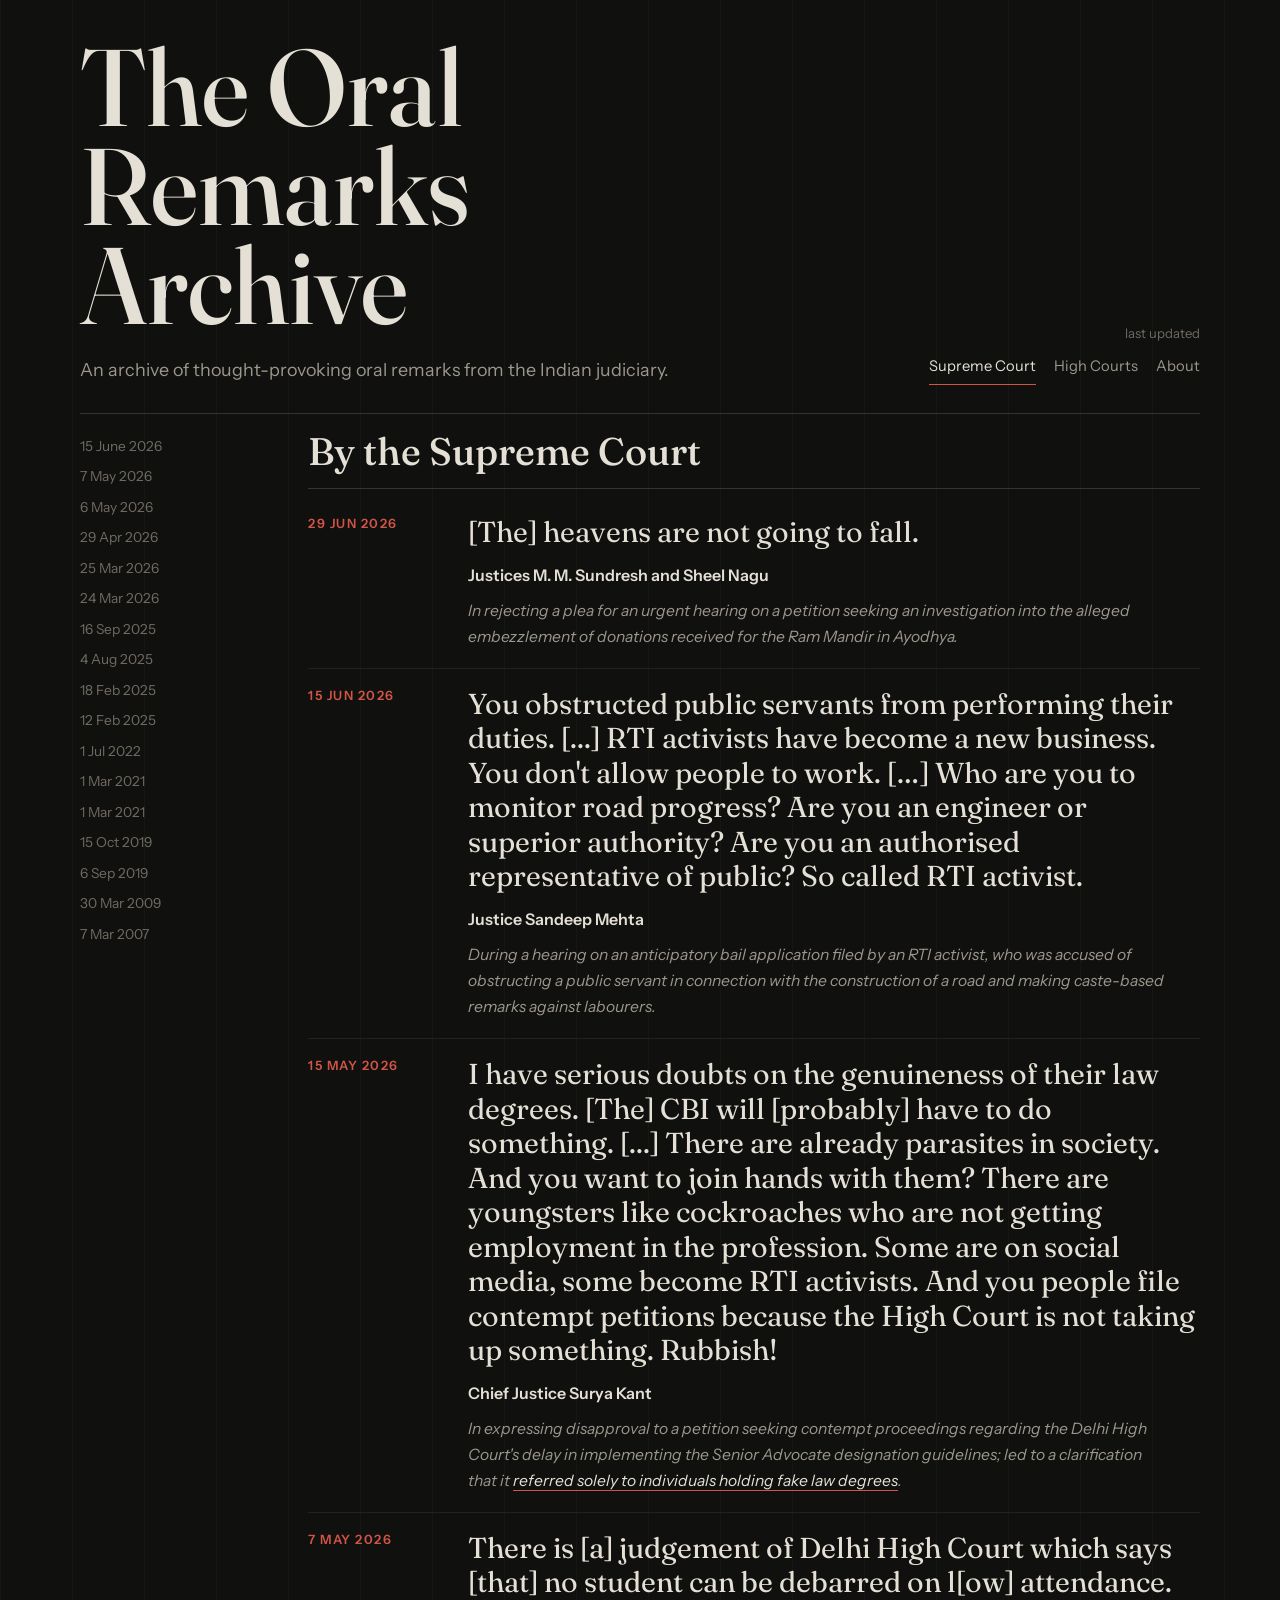
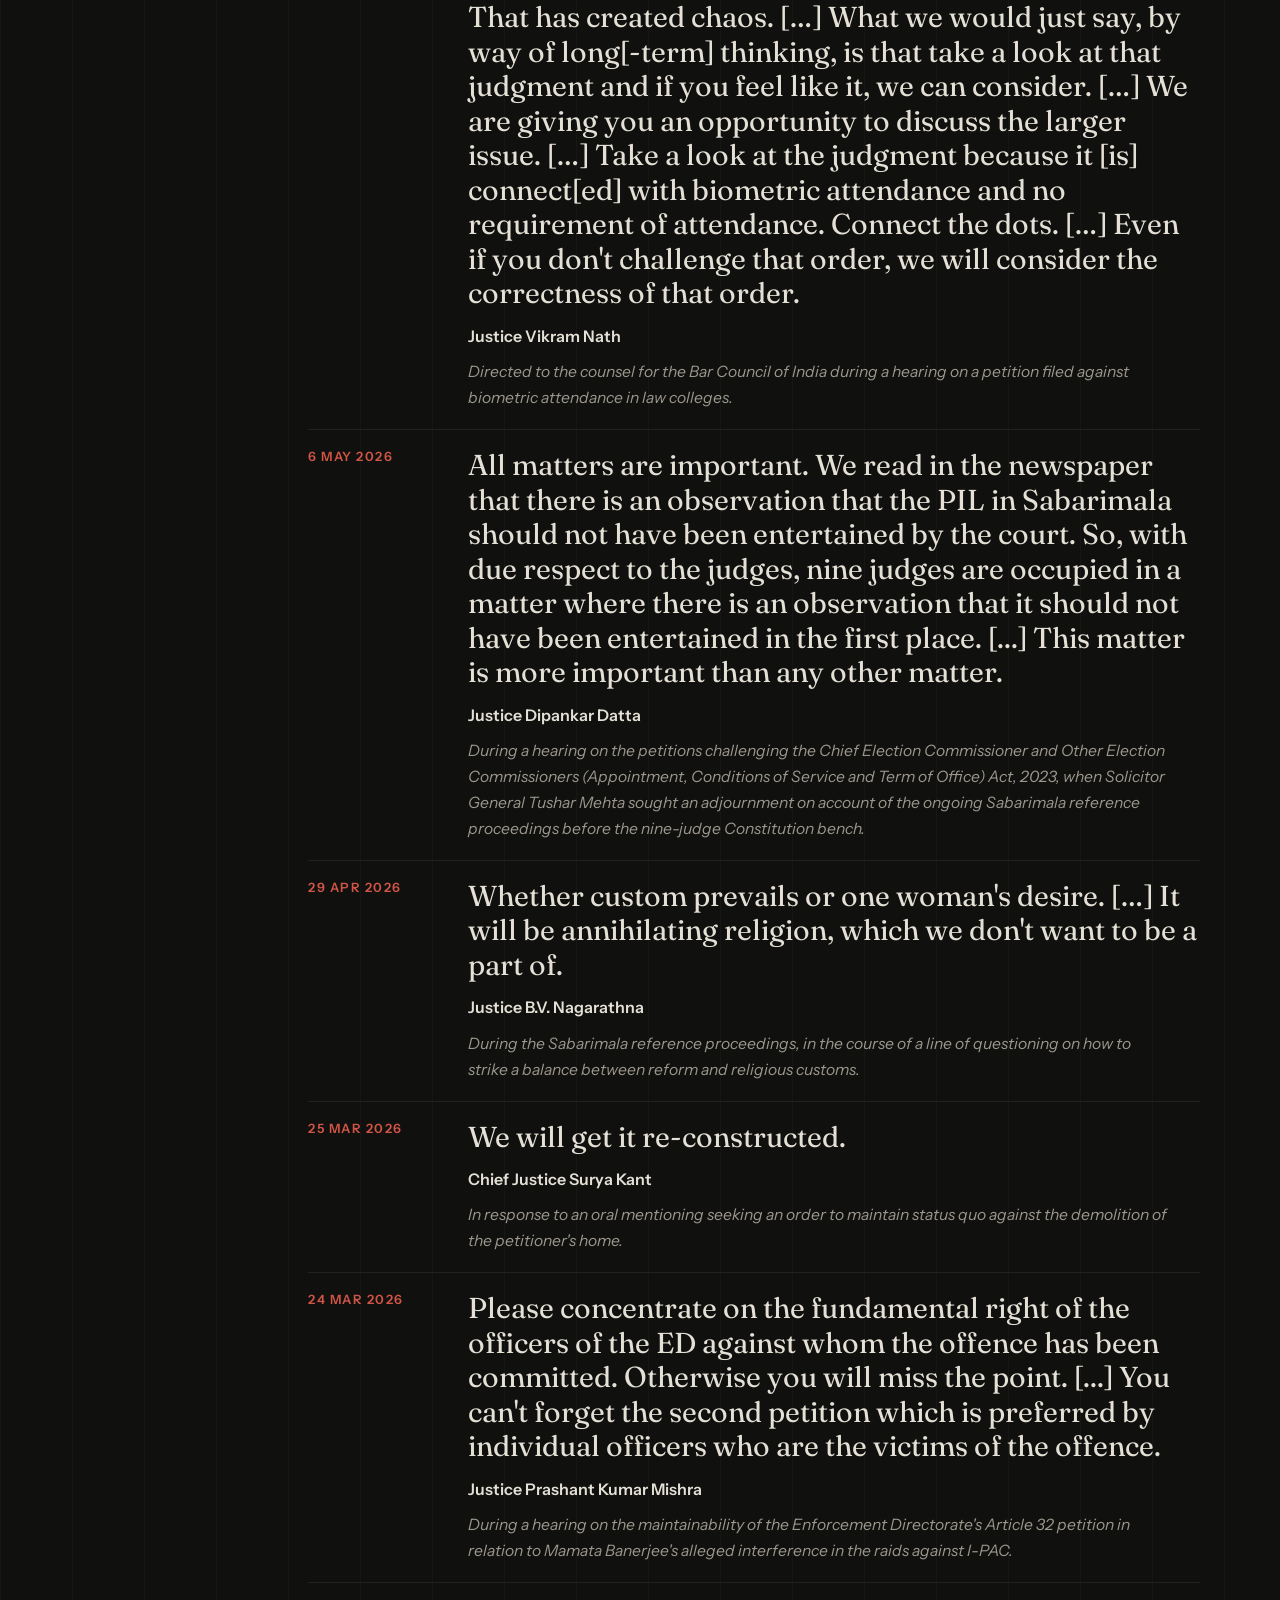
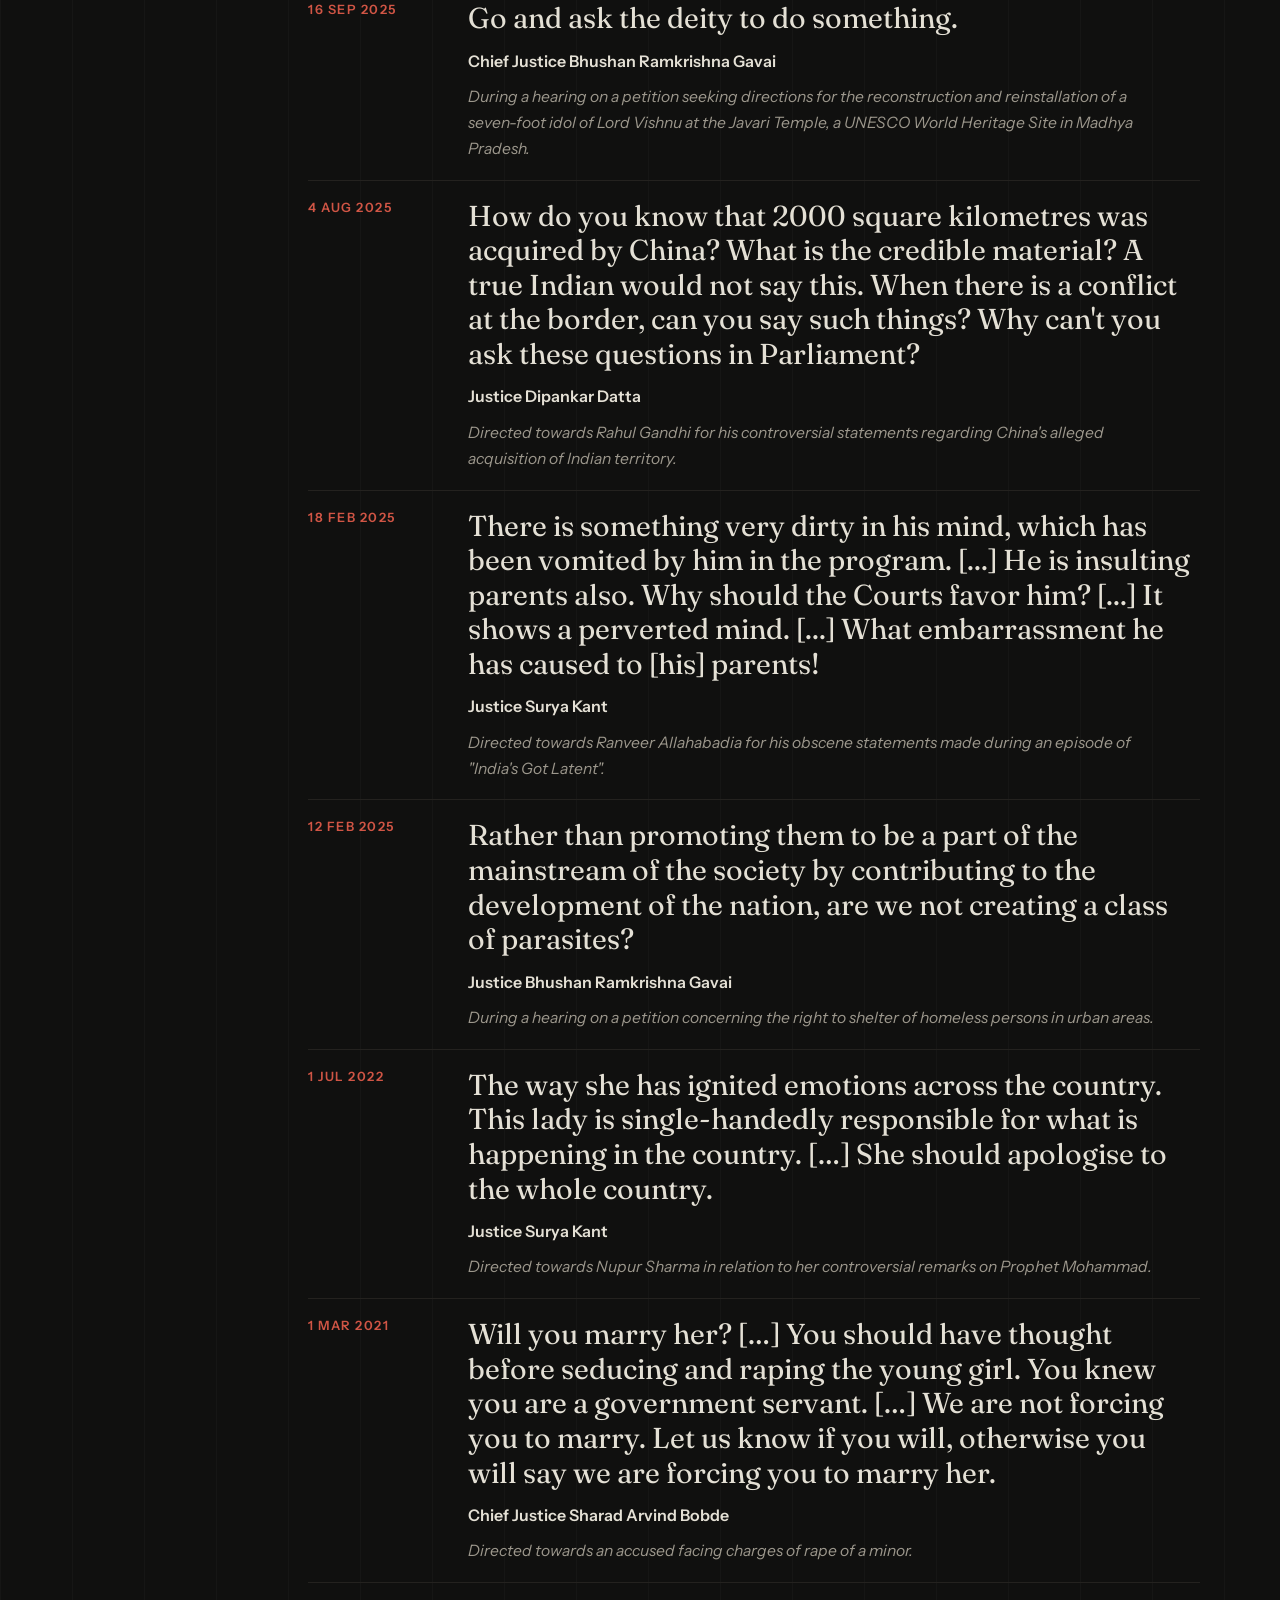
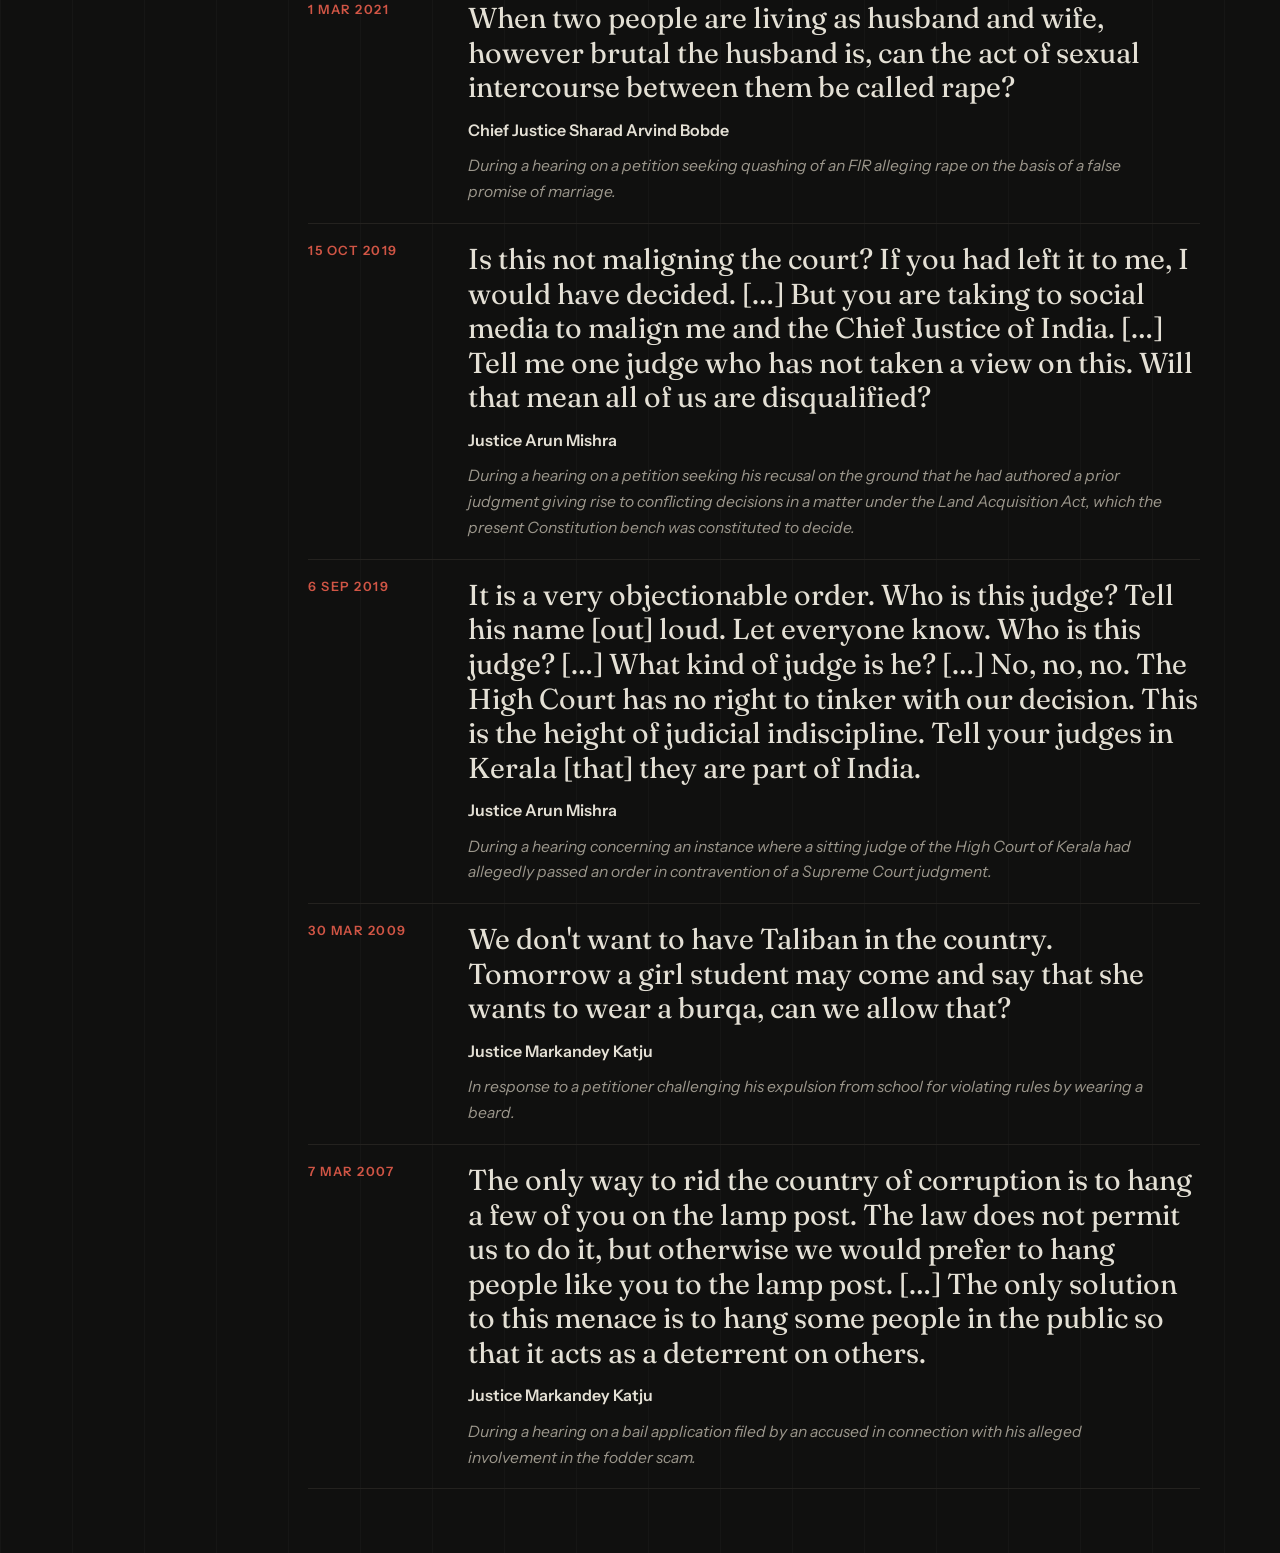
==== index.html @ 7526577c "Typo" ====
<!DOCTYPE html>
<html lang="en">
<head>
  <meta charset="UTF-8">
  <meta name="viewport" content="width=device-width, initial-scale=1.0">
  <link rel="icon" type="image/svg+xml" href="favicon.svg">
  <title>The Oral Remarks Archive | Supreme Court</title>
  <meta name="description" content="An archive of thought-provoking oral remarks from the Supreme Court.">
  <link rel="canonical" href="https://shagnikmukherjea.github.io/oral-remarks-archive/">
  <meta property="og:type" content="website">
  <meta property="og:title" content="The Oral Remarks Archive | Supreme Court">
  <meta property="og:description" content="An archive of thought-provoking oral remarks from the Supreme Court.">
  <meta property="og:url" content="https://shagnikmukherjea.github.io/oral-remarks-archive/">
  <meta property="og:site_name" content="The Oral Remarks Archive">
  <meta property="og:image" content="favicon.svg">
  <meta property="og:image:type" content="image/svg+xml">
  <meta property="og:image:alt" content="The Oral Remarks Archive logo">
  <meta name="twitter:card" content="summary_large_image">
  <meta name="twitter:image" content="favicon.svg">
  <meta name="twitter:image:alt" content="The Oral Remarks Archive logo">
  <meta name="twitter:title" content="The Oral Remarks Archive | Supreme Court">
  <meta name="twitter:description" content="An archive of thought-provoking oral remarks from the Supreme Court.">
  <link rel="preconnect" href="https://fonts.googleapis.com">
  <link rel="preconnect" href="https://fonts.gstatic.com" crossorigin>
  <link href="https://fonts.googleapis.com/css2?family=Fraunces:opsz,wght@9..144,400;9..144,500;9..144,600&family=Instrument+Sans:wght@400;500;600&display=swap" rel="stylesheet">
  <link rel="stylesheet" href="styles.css?v=20260602a">
  <script src="last-updated.js" defer></script>
</head>
<body>
  <div class="site-shell">
    <header class="hero">
      <div class="hero-copy">
        <h1>The Oral Remarks Archive</h1>
        <p class="lede">An archive of thought-provoking oral remarks from the Indian judiciary.</p>
      </div>
      <div class="masthead-tools">
        <p class="updated">last updated <time data-last-updated></time></p>
        <div class="menu-buttons" aria-label="Page navigation">
          <a href="index.html" aria-current="page"><span class="label-full">Supreme Court</span><span class="label-short">Supreme Ct.</span></a>
          <a href="high-courts.html"><span class="label-full">High Courts</span><span class="label-short">High Ct.</span></a>
          <a href="about.html">About</a>
        </div>
      </div>
    </header>

    <main id="archive">
      <div class="content-layout">
        <aside class="date-sidebar" aria-label="Entry dates">
          <div class="date-sidebar-inner">
            <div class="date-group">
              <p class="date-sidebar-label">Date</p>
              <a href="#entry-2026-06-15">15 June 2026</a>
              <a href="#entry-2026-05-07">7 May 2026</a>
              <a href="#entry-2026-05-06">6 May 2026</a>
              <a href="#entry-2026-04-29">29 Apr 2026</a>
              <a href="#entry-2026-03-25">25 Mar 2026</a>
              <a href="#entry-2026-03-24">24 Mar 2026</a>
              <a href="#entry-2025-09-16">16 Sep 2025</a>
              <a href="#entry-2025-08-04">4 Aug 2025</a>
              <a href="#entry-2025-02-18">18 Feb 2025</a>
              <a href="#entry-2025-02-12">12 Feb 2025</a>
              <a href="#entry-2022-07-01">1 Jul 2022</a>
              <a href="#entry-2021-03-01-a">1 Mar 2021</a>
              <a href="#entry-2021-03-01-b">1 Mar 2021</a>
              <a href="#entry-2019-10-15">15 Oct 2019</a>
              <a href="#entry-2019-09-06">6 Sep 2019</a>
              <a href="#entry-2009-03-30">30 Mar 2009</a>
              <a href="#entry-2007-03-07">7 Mar 2007</a>
            </div>
          </div>
        </aside>

        <div class="archive-content">
          <section class="archive-section" id="supreme-court">
            <div class="section-banner">
              <h2>By the Supreme Court</h2>
            </div>

            <div class="remarks-list">

              <article class="remark-card" id="entry-2026-06-15">
                <p class="remark-date">29 Jun 2026</p>
                <blockquote>
                  [The] heavens are not going to fall.
                </blockquote>
                <p class="remark-source">
                  Justices M. M. Sundresh and Sheel Nagu
                </p>
                <p class="remark-context">
                  In rejecting a plea for an urgent hearing on a petition seeking an investigation into the alleged embezzlement of donations received for the Ram Mandir in Ayodhya.
                </p>
              </article>

              <article class="remark-card" id="entry-2026-06-15">
                <p class="remark-date">15 Jun 2026</p>
                <blockquote>
                  You obstructed public servants from performing their duties. [...] RTI activists have become a new business. You don't allow people to work. […]
                  Who are you to monitor road progress? Are you an engineer or superior authority? Are you an authorised representative of public? So called RTI activist.
                </blockquote>
                <p class="remark-source">
                  Justice Sandeep Mehta
                </p>
                <p class="remark-context">
                  During a hearing on an anticipatory bail application filed by an RTI activist, who was accused of obstructing a public servant in connection with the construction of a road and making caste-based remarks against labourers.
                </p>
              </article>

              <article class="remark-card" id="entry-2026-05-15">
                <p class="remark-date">15 May 2026</p>
                <blockquote>
                  I have serious doubts on the genuineness of their law degrees. [The] CBI will [probably] have to do something. [...] There are already parasites in society. And you want to join hands with them? There are youngsters like cockroaches who are not getting employment in the profession.
                  Some are on social media, some become RTI activists. And you people file contempt petitions because the High Court is not taking up something. Rubbish!
                </blockquote>
                <p class="remark-source">
                  Chief Justice Surya Kant
                </p>
                <p class="remark-context">
                  In expressing disapproval to a petition seeking contempt proceedings regarding the Delhi High Court's delay in implementing the Senior Advocate designation guidelines; led to a clarification that it <a href="https://timesofindia.indiatimes.com/india/misquoted-my-oral-observations-cji-surya-kant-clarifies-cockroach-remarks-on-unemployed-youth/articleshow/131135453.cms" target="_blank" rel="noopener noreferrer">referred solely to individuals holding fake law degrees</a>.
                </p>
              </article>

              <article class="remark-card" id="entry-2026-05-07">
                <p class="remark-date">7 May 2026</p>
                <blockquote>
                  There is [a] judgement of Delhi High Court which says [that] no student can be debarred on l[ow] attendance. That has created chaos. […] What we would just say, by way of long[-term] thinking, is that take a look at that judgment and if you feel like it, we can consider. […]
                  We are giving you an opportunity to discuss the larger issue. […] Take a look at the judgment because it [is] connect[ed] with biometric attendance and no requirement of attendance. Connect the dots. […] Even if you don't challenge that order, we will consider the correctness of that order.
                </blockquote>
                <p class="remark-source">
                  Justice Vikram Nath
                </p>
                <p class="remark-context">
                  Directed to the counsel for the Bar Council of India during a hearing on a petition filed against biometric attendance in law colleges.
                </p>
              </article>

              <article class="remark-card" id="entry-2026-05-06">
                <p class="remark-date">6 May 2026</p>
                <blockquote>
                  All matters are important. We read in the newspaper that there is an observation that the PIL in Sabarimala should not have been entertained by the court.
                  So, with due respect to the judges, nine judges are occupied in a matter where there is an observation that it should not have been entertained in the first place. [...] This matter is more important than any other matter.
                </blockquote>
                <p class="remark-source">
                  Justice Dipankar Datta
                </p>
                <p class="remark-context">
                  During a hearing on the petitions challenging the Chief Election Commissioner and Other Election Commissioners (Appointment, Conditions of Service and Term of Office) Act, 2023,
                  when Solicitor General Tushar Mehta sought an adjournment on account of the ongoing Sabarimala reference proceedings before the nine-judge Constitution bench.
                </p>
              </article>
              
              <article class="remark-card" id="entry-2026-04-29">
                <p class="remark-date">29 Apr 2026</p>
                <blockquote>
                  Whether custom prevails or one woman's desire. […] It will be annihilating religion, which we don't want to be a part of.
                </blockquote>
                <p class="remark-source">
                  Justice B.V. Nagarathna
                </p>
                <p class="remark-context">
                  During the Sabarimala reference proceedings, in the course of a line of questioning on how to strike a balance between reform and religious customs.
                </p>
              </article>

              <article class="remark-card" id="entry-2026-03-25">
                <p class="remark-date">25 Mar 2026</p>
                <blockquote>
                  We will get it re-constructed.
                </blockquote>
                <p class="remark-source">
                  Chief Justice Surya Kant
                </p>
                <p class="remark-context">
                  In response to an oral mentioning seeking an order to maintain status quo against the demolition of the petitioner's home.
                </p>
              </article>

              <article class="remark-card" id="entry-2026-03-24">
                <p class="remark-date">24 Mar 2026</p>
                <blockquote>
                  Please concentrate on the fundamental right of the officers of the ED against whom the offence has been committed. Otherwise you will miss the point. [...] You can't forget the second petition which is preferred by individual officers who are the victims of the offence.
                </blockquote>
                <p class="remark-source">
                  Justice Prashant Kumar Mishra
                </p>
                <p class="remark-context">
                  During a hearing on the maintainability of the Enforcement Directorate's Article 32 petition in relation to Mamata Banerjee's alleged interference in the raids against I-PAC.
                </p>
              </article>

              <article class="remark-card" id="entry-2025-09-16">
                <p class="remark-date">16 Sep 2025</p>
                <blockquote>
                  Go and ask the deity to do something.
                </blockquote>
                <p class="remark-source">
                  Chief Justice Bhushan Ramkrishna Gavai
                </p>
                <p class="remark-context">
                  During a hearing on a petition seeking directions for the reconstruction and reinstallation of a seven-foot idol of Lord Vishnu at the Javari Temple, a UNESCO World Heritage Site in Madhya Pradesh.
                </p>
              </article>

              <article class="remark-card" id="entry-2025-08-04">
                <p class="remark-date">4 Aug 2025</p>
                <blockquote>
                  How do you know that 2000 square kilometres was acquired by China? What is the credible material? A true Indian would not say this. When there is a conflict at the border, can you say such things? Why can't you ask these questions in Parliament?
                </blockquote>
                <p class="remark-source">
                  Justice Dipankar Datta
                </p>
                <p class="remark-context">
                  Directed towards Rahul Gandhi for his controversial statements regarding China's alleged acquisition of Indian territory.
                </p>
              </article>

              <article class="remark-card" id="entry-2025-02-18">
                <p class="remark-date">18 Feb 2025</p>
                <blockquote>
                  There is something very dirty in his mind, which has been vomited by him in the program. [...] He is insulting parents also. Why should the Courts favor him? [...] It shows a perverted mind. [...] What embarrassment he has caused to [his] parents!
                </blockquote>
                <p class="remark-source">
                  Justice Surya Kant
                </p>
                <p class="remark-context">
                  Directed towards Ranveer Allahabadia for his obscene statements made during an episode of "India's Got Latent".
                </p>
              </article>

              <article class="remark-card" id="entry-2025-02-12">
                <p class="remark-date">12 Feb 2025</p>
                <blockquote>
                  Rather than promoting them to be a part of the mainstream of the society by contributing to the development of the nation, are we not creating a class of parasites?
                </blockquote>
                <p class="remark-source">
                  Justice Bhushan Ramkrishna Gavai
                </p>
                <p class="remark-context">
                  During a hearing on a petition concerning the right to shelter of homeless persons in urban areas.
                </p>
              </article>

              <article class="remark-card" id="entry-2022-07-01">
                <p class="remark-date">1 Jul 2022</p>
                <blockquote>
                  The way she has ignited emotions across the country. This lady is single-handedly responsible for what is happening in the country. […] She should apologise to the whole country.
                </blockquote>
                <p class="remark-source">
                  Justice Surya Kant
                </p>
                <p class="remark-context">
                  Directed towards Nupur Sharma in relation to her controversial remarks on Prophet Mohammad.
                </p>
              </article>

              <article class="remark-card" id="entry-2021-03-01-a">
                <p class="remark-date">1 Mar 2021</p>
                <blockquote>
                  Will you marry her? […] You should have thought before seducing and raping the young girl. You knew you are a government servant. […] We are not forcing you to marry. Let us know if you will, otherwise you will say we are forcing you to marry her.
                </blockquote>
                <p class="remark-source">
                  Chief Justice Sharad Arvind Bobde
                </p>
                <p class="remark-context">
                  Directed towards an accused facing charges of rape of a minor.
                </p>
              </article>

              <article class="remark-card" id="entry-2021-03-01-b">
                <p class="remark-date">1 Mar 2021</p>
                <blockquote>
                  When two people are living as husband and wife, however brutal the husband is, can the act of sexual intercourse between them be called rape?
                </blockquote>
                <p class="remark-source">
                  Chief Justice Sharad Arvind Bobde
                </p>
                <p class="remark-context">
                  During a hearing on a petition seeking quashing of an FIR alleging rape on the basis of a false promise of marriage.
                </p>
              </article>

              <article class="remark-card" id="entry-2019-10-15">
                <p class="remark-date">15 Oct 2019</p>
                <blockquote>
                  Is this not maligning the court? If you had left it to me, I would have decided. […] But you are taking to social media to malign me and the Chief Justice of India.
                  […] Tell me one judge who has not taken a view on this. Will that mean all of us are disqualified?
                </blockquote>
                <p class="remark-source">
                  Justice Arun Mishra
                </p>
                <p class="remark-context">
                  During a hearing on a petition seeking his recusal on the ground that he had authored a prior judgment giving rise to conflicting decisions in a matter under the
                  Land Acquisition Act, which the present Constitution bench was constituted to decide.
                </p>
              </article>

              <article class="remark-card" id="entry-2019-09-06">
                <p class="remark-date">6 Sep 2019</p>
                <blockquote>
                  It is a very objectionable order. Who is this judge? Tell his name [out] loud. Let everyone know. Who is this judge? […] What kind of judge is he? […] No, no, no.
                  The High Court has no right to tinker with our decision. This is the height of judicial indiscipline. Tell your judges in Kerala [that] they are part of India.
                </blockquote>
                <p class="remark-source">
                  Justice Arun Mishra
                </p>
                <p class="remark-context">
                  During a hearing concerning an instance where a sitting judge of the High Court of Kerala had allegedly passed an order in contravention of a Supreme Court judgment.
                </p>
              </article>

              <article class="remark-card" id="entry-2009-03-30">
                <p class="remark-date">30 Mar 2009</p>
                <blockquote>
                  We don't want to have Taliban in the country. Tomorrow a girl student may come and say that she wants to wear a burqa, can we allow that?
                </blockquote>
                <p class="remark-source">
                  Justice Markandey Katju
                </p>
                <p class="remark-context">
                  In response to a petitioner challenging his expulsion from school for violating rules by wearing a beard.
                </p>
              </article>

              <article class="remark-card" id="entry-2007-03-07">
                <p class="remark-date">7 Mar 2007</p>
                <blockquote>
                  The only way to rid the country of corruption is to hang a few of you on the lamp post. The law does not permit us to do it,
                  but otherwise we would prefer to hang people like you to the lamp post. […] The only solution to this menace is to hang some people
                  in the public so that it acts as a deterrent on others.
                </blockquote>
                <p class="remark-source">
                  Justice Markandey Katju
                </p>
                <p class="remark-context">
                  During a hearing on a bail application filed by an accused in connection with his alleged involvement in the fodder scam.
                </p>
              </article>
            </div>
          </section>
        </div>
      </div>
    </main>
  </div>
</body>
</html>
---- styles.css ----
:root {
  --bg: #10100f;
  --ink: #e4e0d5;
  --muted: #9c978c;
  --quiet: #706b62;
  --line: #37342f;
  --line-soft: #24221f;
  --accent: #d05545;
  --max-width: 1120px;
}

* {
  box-sizing: border-box;
}

html {
  scroll-behavior: smooth;
}

body {
  margin: 0;
  padding-bottom: 64px;
  color: var(--ink);
  background:
    linear-gradient(90deg, rgba(255, 255, 255, 0.022) 1px, transparent 1px) 0 0 / 72px 72px,
    var(--bg);
  font-family: "Instrument Sans", sans-serif;
  line-height: 1.65;
}

a {
  color: inherit;
  text-decoration: none;
}

img {
  max-width: 100%;
}

.site-shell {
  width: min(calc(100% - 36px), var(--max-width));
  margin: 0 auto;
  padding-top: 38px;
}

.hero,
.page-header {
  display: grid;
  grid-template-columns: minmax(0, 1fr) max-content;
  gap: 28px;
  align-items: end;
  padding-bottom: 28px;
  border-bottom: 1px solid var(--line);
}

.hero-copy,
.page-copy {
  max-width: 760px;
}

h1,
h2,
h3 {
  margin: 0;
  font-family: "Fraunces", serif;
  font-weight: 500;
  letter-spacing: 0;
}

h1 {
  max-width: 10.5ch;
  font-size: clamp(3.2rem, 8.8vw, 6.8rem);
  line-height: 0.91;
}

h2 {
  font-size: clamp(1.55rem, 3vw, 2.55rem);
  line-height: 1;
}

h3 {
  font-size: clamp(1.25rem, 2.4vw, 1.7rem);
  line-height: 1.12;
}

.lede {
  max-width: 50ch;
  margin: 20px 0 0;
  color: var(--muted);
  font-size: clamp(0.98rem, 1.6vw, 1.12rem);
}

.masthead-tools {
  display: grid;
  gap: 10px;
  justify-items: end;
}

.updated {
  margin: 0;
  color: var(--quiet);
  font-size: 0.82rem;
}

.menu-buttons {
  display: flex;
  gap: 18px;
  align-items: center;
  justify-content: flex-end;
  color: var(--muted);
  font-size: 0.92rem;
}

.menu-buttons a {
  padding-bottom: 5px;
  border-bottom: 1px solid transparent;
}

.menu-buttons .label-short {
  display: none;
}

.menu-buttons a[aria-current="page"] {
  color: var(--ink);
  border-color: var(--accent);
}

.menu-buttons a:hover,
.date-sidebar-inner a:hover,
.remark-context a:hover,
.prose-panel a:hover,
.credit-panel a:hover {
  color: var(--accent);
}

main {
  margin-top: 0;
}

.content-layout {
  display: grid;
  grid-template-columns: 180px minmax(0, 1fr);
  gap: 48px;
  align-items: start;
}

.about-layout {
  display: grid;
  grid-template-columns: 1fr;
  gap: 48px;
  align-items: start;
}

.about-layout > [aria-hidden="true"] {
  display: none;
}

.date-sidebar {
  position: sticky;
  top: 24px;
}

.date-sidebar-inner {
  padding-top: 24px;
}

.date-sidebar-label {
  display: none;
}

.date-group {
  display: grid;
  gap: 14px;
}

.date-sidebar-inner a {
  color: var(--quiet);
  font-size: 0.86rem;
  line-height: 1.2;
  transition: color 0.15s ease;
}

.date-sidebar-inner a:visited {
  color: var(--quiet);
}

.archive-content,
.about-content {
  min-width: 0;
}

.section-banner {
  margin-bottom: 8px;
  padding: 18px 0;
  border-bottom: 1px solid var(--line);
}

.remarks-list {
  display: block;
}

.remark-card {
  display: grid;
  grid-template-columns: 132px minmax(0, 1fr);
  row-gap: 10px;
  column-gap: 28px;
  padding: 18px 0;
  border-bottom: 1px solid var(--line-soft);
}

.remark-date {
  grid-row: 1 / span 3;
  margin: 0;
  color: var(--accent);
  font-size: 0.8rem;
  font-weight: 600;
  letter-spacing: 0.12em;
  line-height: 1.35;
  text-transform: uppercase;
  white-space: nowrap;
}

blockquote {
  margin: 0;
  font-family: "Fraunces", serif;
  font-size: clamp(1.25rem, 2.25vw, 1.95rem);
  font-weight: 400;
  line-height: 1.2;
}

blockquote + .remark-source {
  margin-top: 2px;
}

.remark-source + .remark-context {
  margin-top: 0;
}

.remark-source {
  margin: 0;
  font-weight: 600;
  line-height: 1.65;
}

.remark-context {
  max-width: 70ch;
  margin: 0;
  color: var(--muted);
  font-size: 0.98rem;
  font-style: italic;
  line-height: 1.65;
}

.remark-context a,
.prose-panel a,
.credit-panel a {
  color: var(--ink);
  border-bottom: 1px solid var(--accent);
}

.prose-panel {
  width: 100%;
  max-width: none;
}

.prose-panel p {
  margin: 18px 0 0;
  color: var(--muted);
  font-size: clamp(1rem, 1.6vw, 1.15rem);
  line-height: 1.72;
}

.prose-panel p:first-child {
  margin-top: 18px;
}

.credit-panel {
  width: 100%;
  max-width: none;
  margin-top: 18px;
  padding-top: 18px;
  border-top: 1px solid var(--line-soft);
  color: var(--quiet);
  font-size: 0.94rem;
}

.credit-panel p {
  margin: 0;
}

@media (max-width: 760px) {
  .credit-panel {
    padding-top: 18px;
  }
  body {
    padding-bottom: 42px;
  }

  .site-shell {
    width: min(calc(100% - 40px), var(--max-width));
    padding-top: 28px;
  }

  .hero,
  .page-header,
  .content-layout,
  .about-layout,
  .remark-card {
    grid-template-columns: 1fr;
  }

  .hero,
  .page-header {
    gap: 14px;
    padding-bottom: 18px;
  }

  .content-layout {
    gap: 0;
  }

  .about-layout,
  .remark-card {
    gap: 22px;
  }

  h1 {
    max-width: 9.8ch;
    font-size: clamp(2.9rem, 16vw, 4.9rem);
  }

  .masthead-tools {
    gap: 14px;
    justify-items: start;
  }

  .menu-buttons {
    justify-content: flex-start;
    flex-wrap: wrap;
    gap: 16px;
  }

  .menu-buttons .label-full {
    display: none;
  }

  .menu-buttons .label-short {
    display: inline;
  }

  .date-sidebar {
    position: static;
    overflow: hidden;
  }

  .about-layout > [aria-hidden="true"] {
    display: none;
  }

  .date-sidebar-inner {
    padding: 12px 0;
    border-bottom: 1px solid var(--line);
    overflow-x: auto;
    overscroll-behavior-x: contain;
    -webkit-overflow-scrolling: touch;
    scrollbar-width: none;
  }

  .date-sidebar-inner::-webkit-scrollbar {
    display: none;
  }

  .date-group {
    display: flex;
    gap: 16px;
    flex-wrap: nowrap;
    white-space: nowrap;
  }

  .section-banner {
    padding: 18px 0;
    margin-bottom: 0;
  }

  .remark-card {
    gap: 8px 12px;
    padding: 16px 0;
  }

  .remark-date {
    grid-row: auto;
  }
}
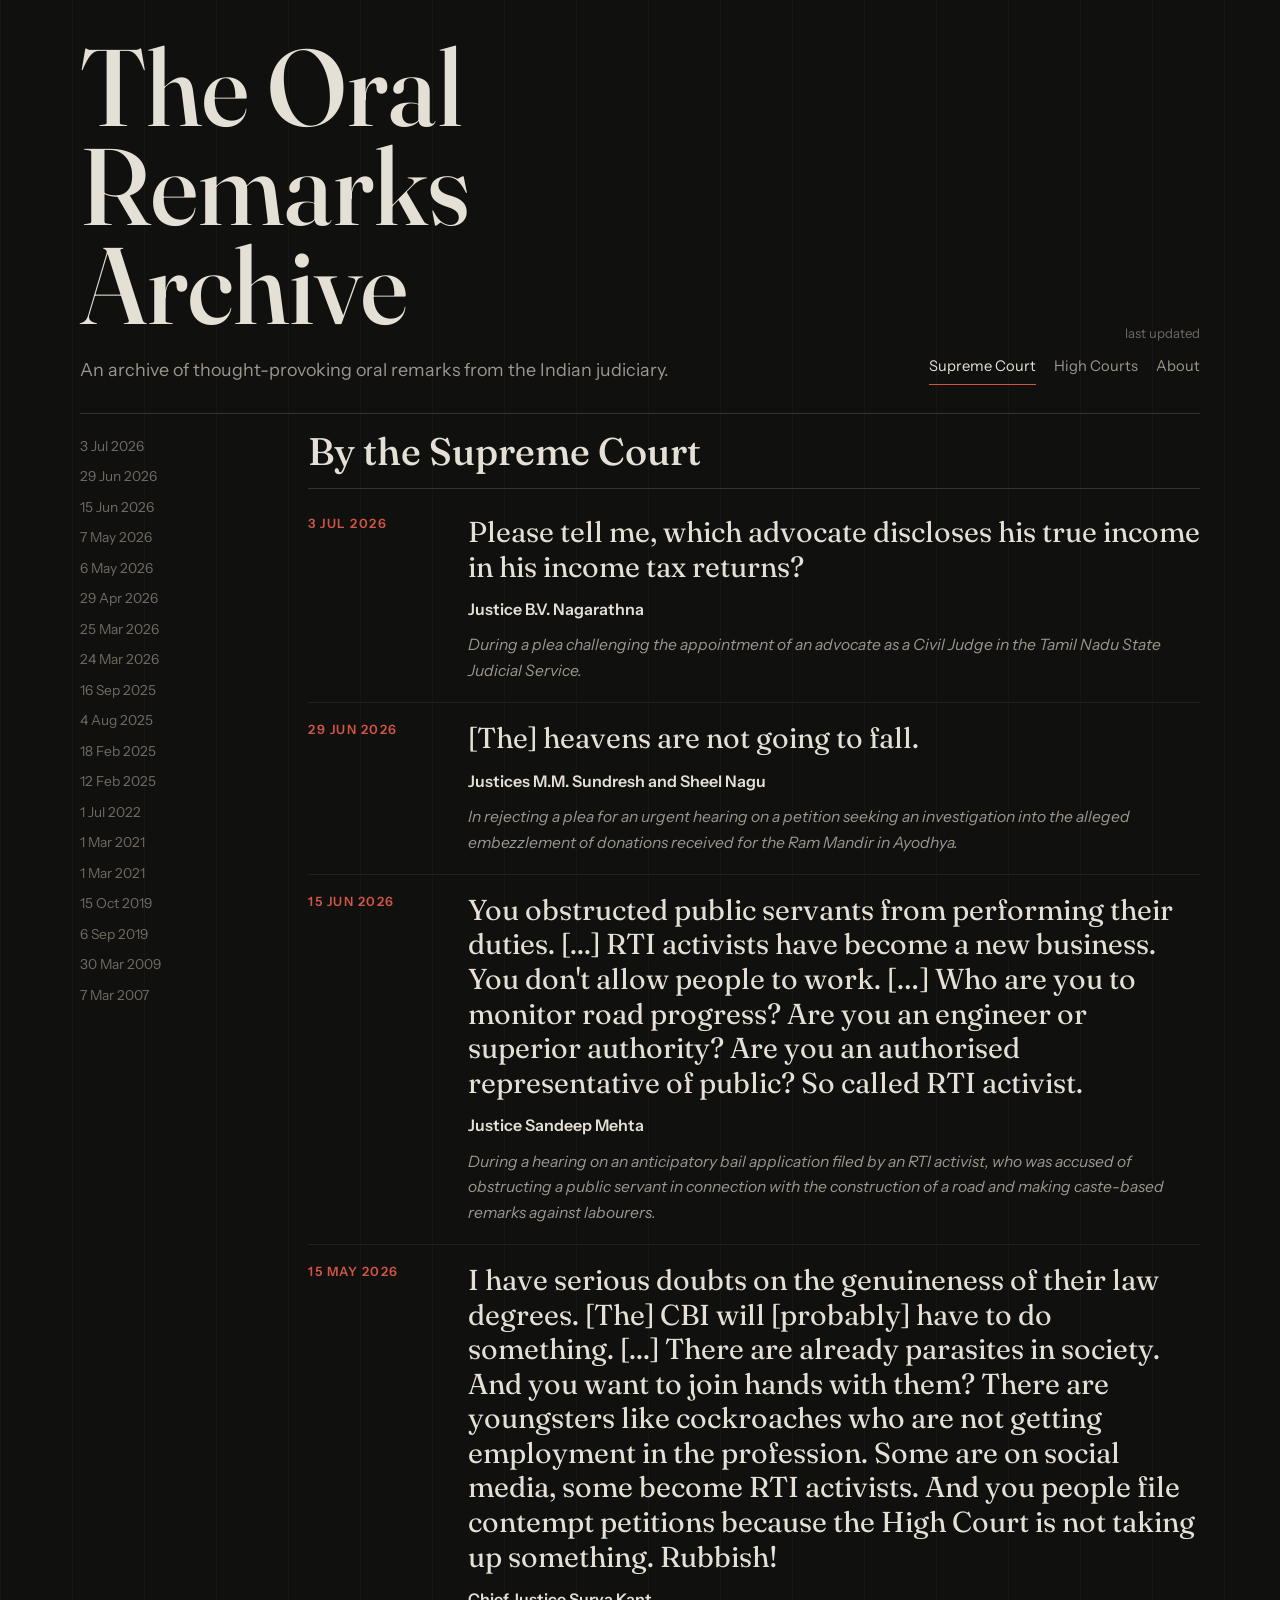
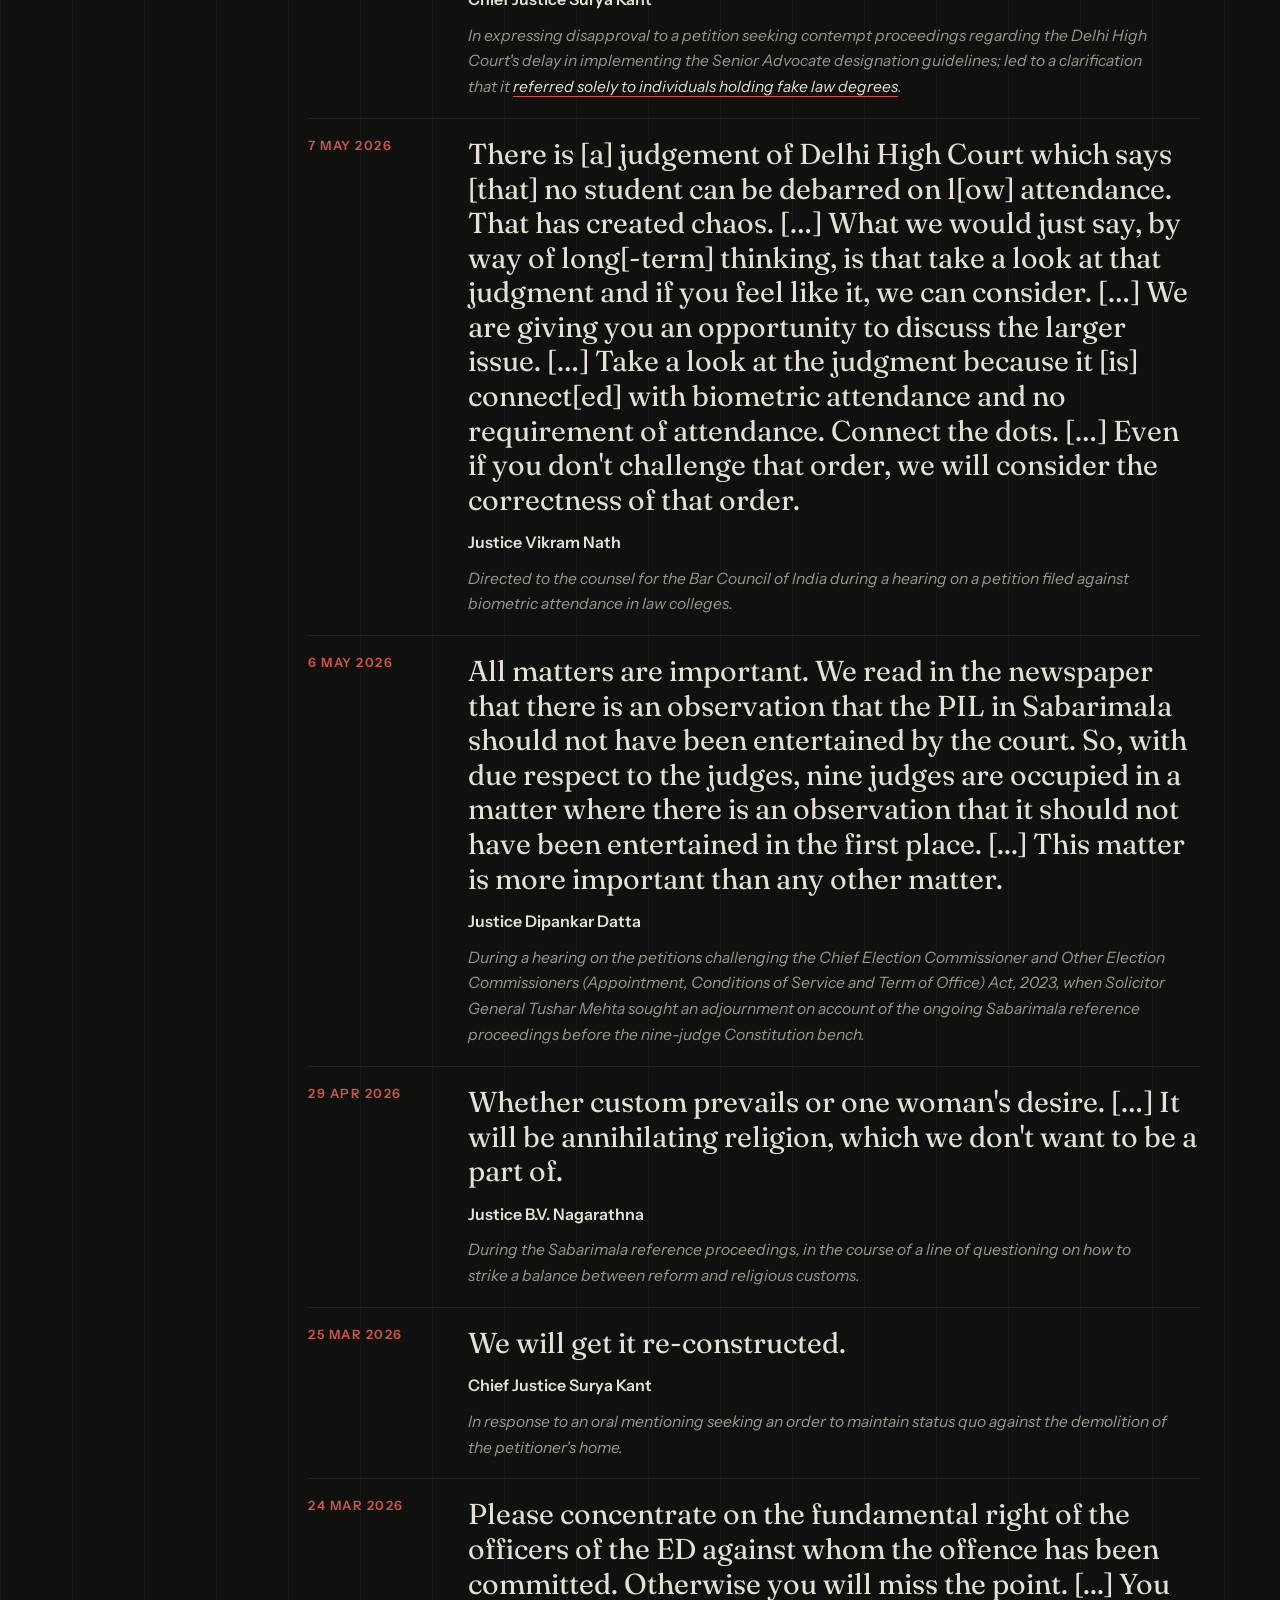
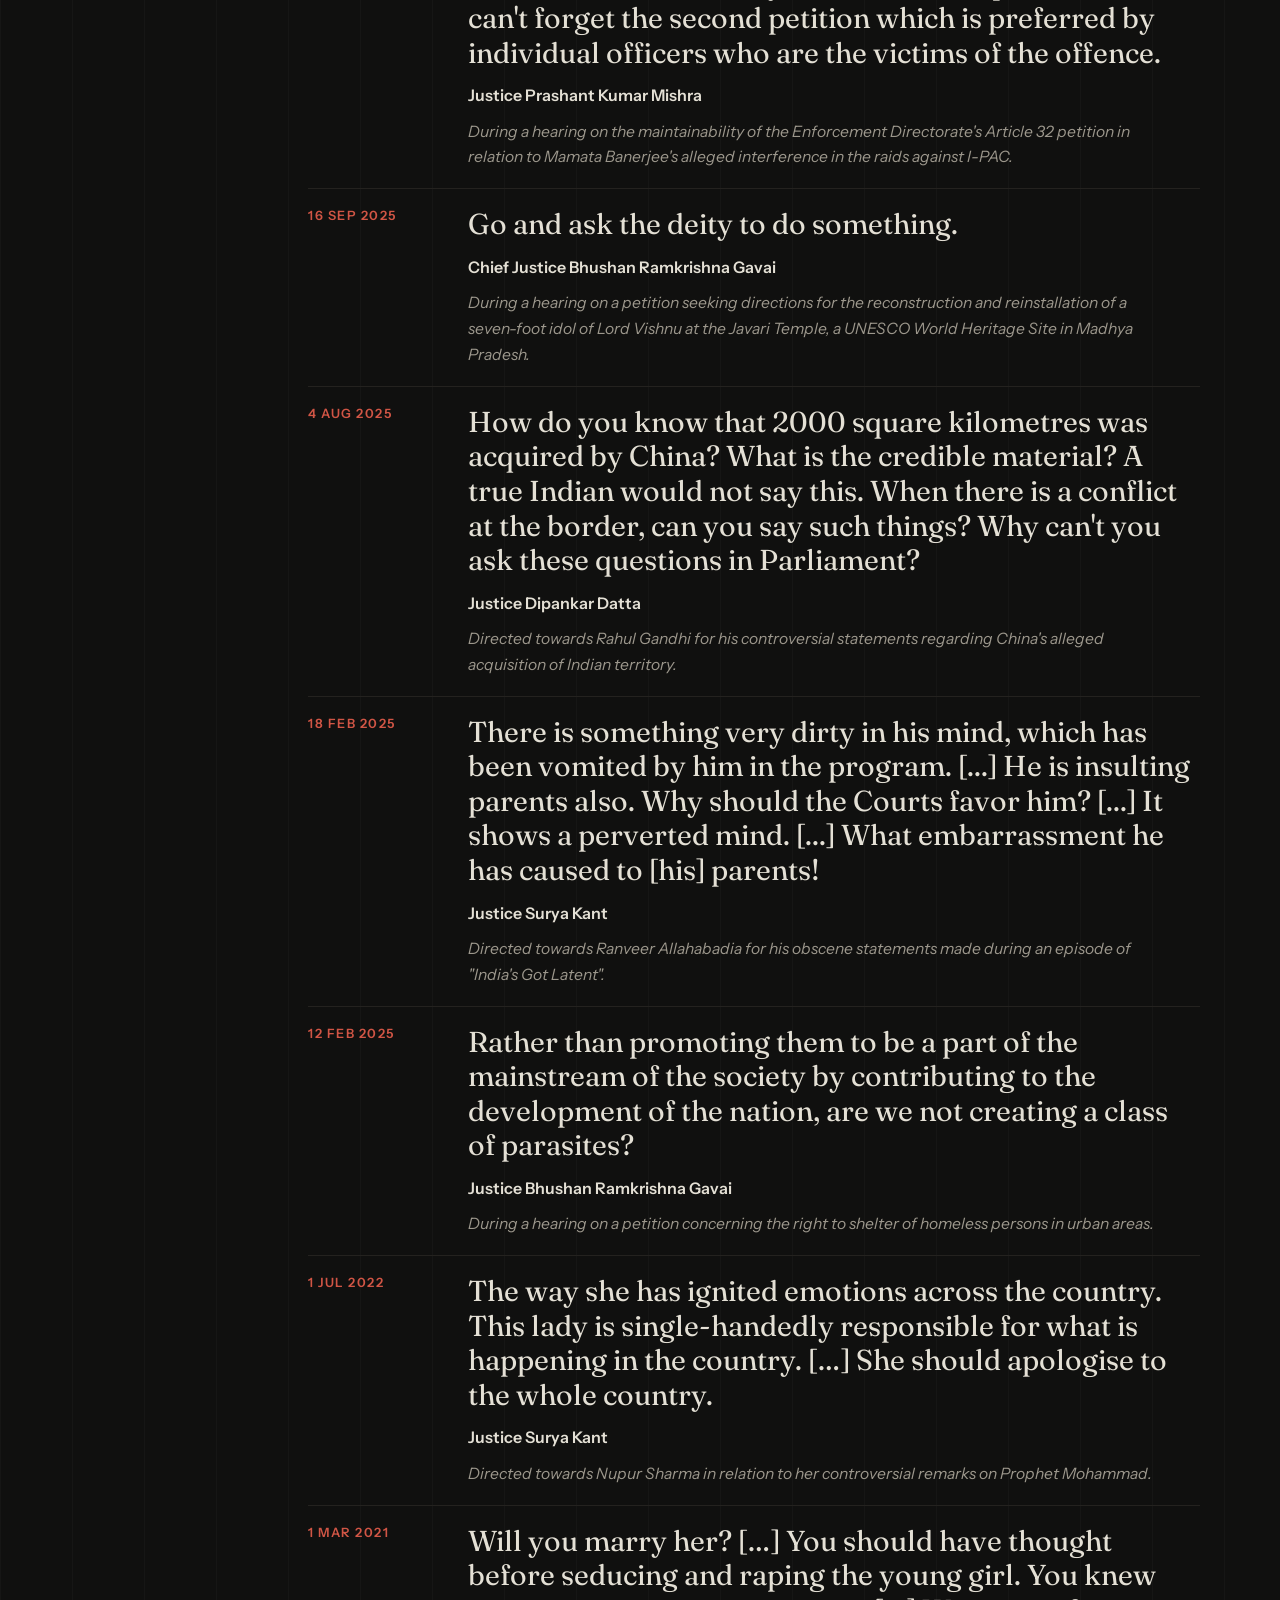
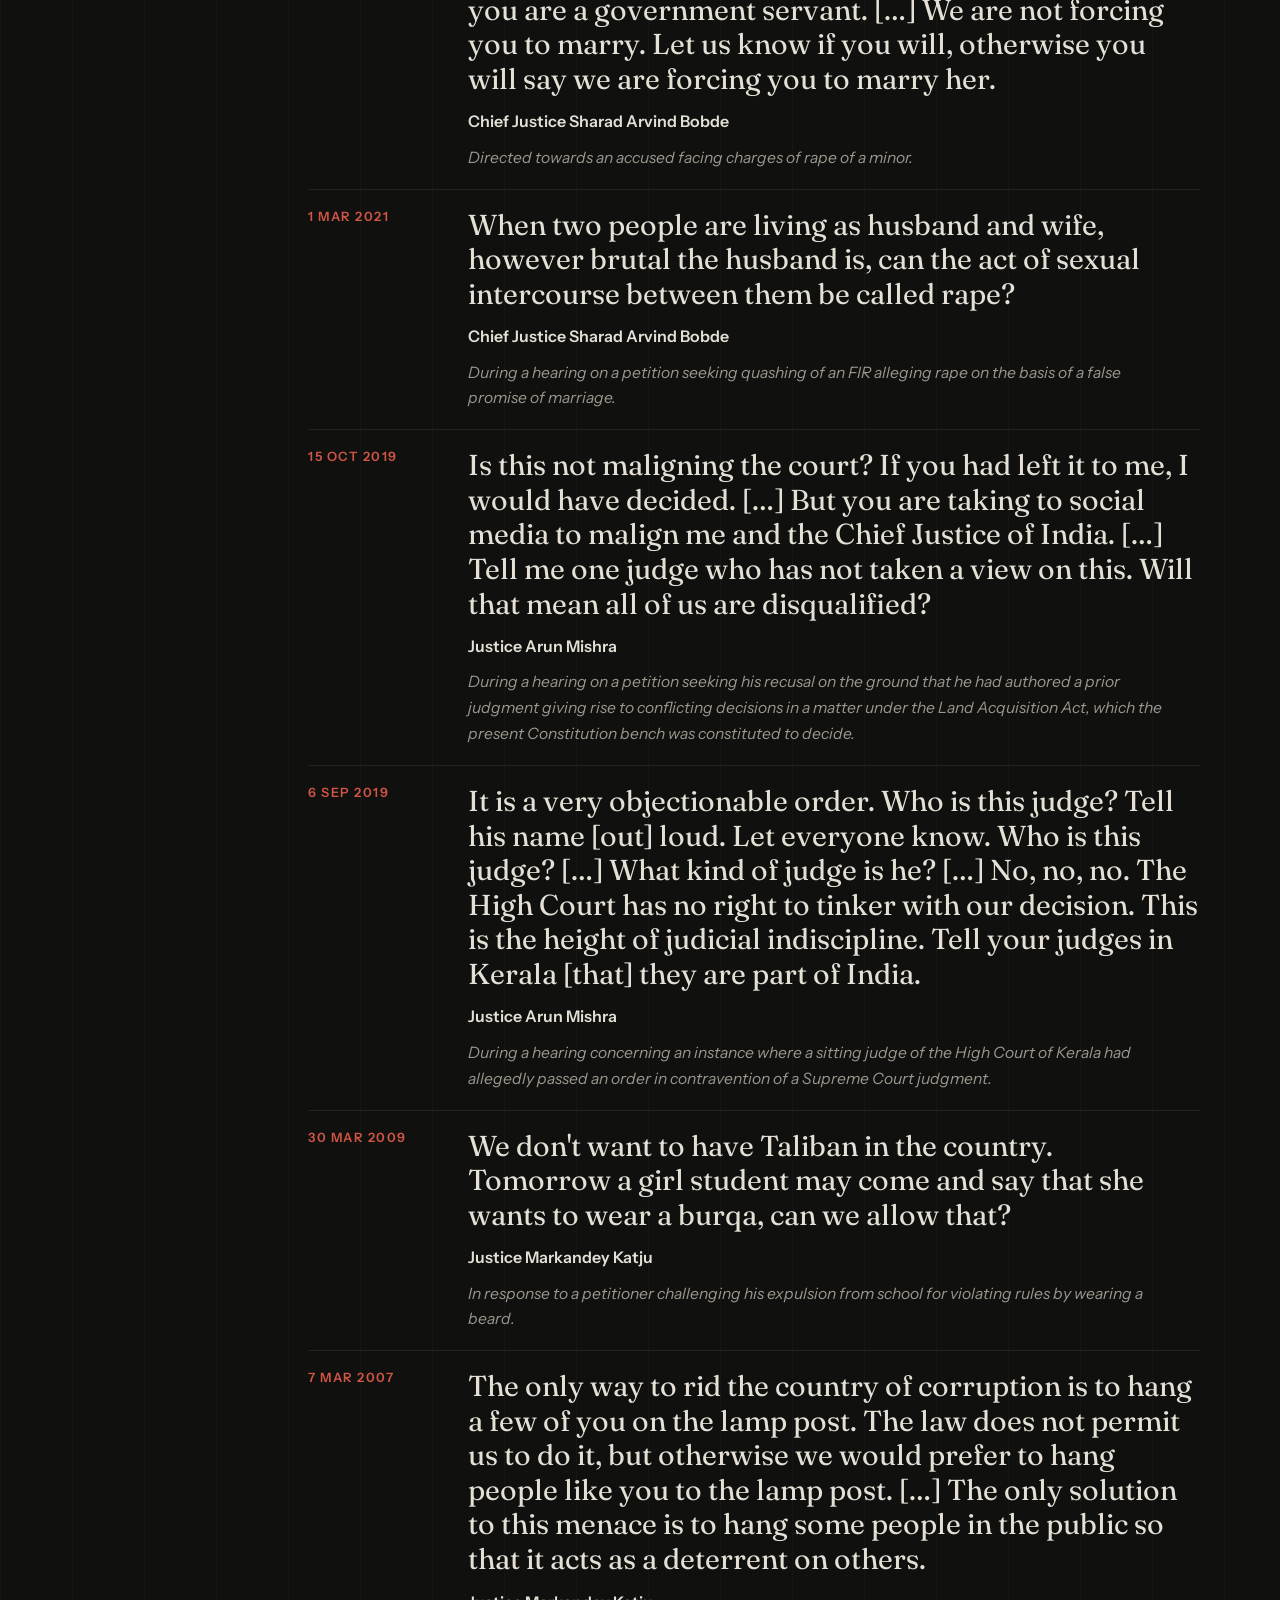
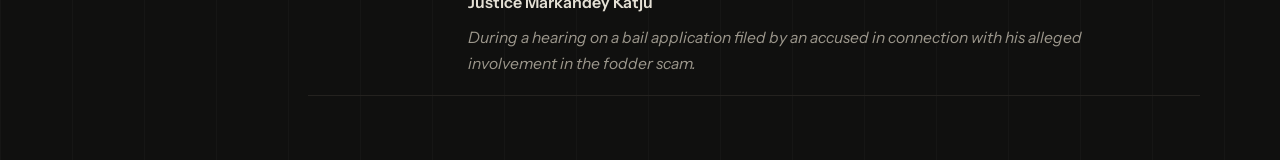
==== commit 4a968057: "13 July 2026" ====
--- a/index.html
+++ b/index.html
@@ -49,7 +49,9 @@
           <div class="date-sidebar-inner">
             <div class="date-group">
               <p class="date-sidebar-label">Date</p>
-              <a href="#entry-2026-06-15">15 June 2026</a>
+              <a href="#entry-2026-07-03">3 Jul 2026</a>
+              <a href="#entry-2026-06-29">29 Jun 2026</a>
+              <a href="#entry-2026-06-15">15 Jun 2026</a>
               <a href="#entry-2026-05-07">7 May 2026</a>
               <a href="#entry-2026-05-06">6 May 2026</a>
               <a href="#entry-2026-04-29">29 Apr 2026</a>
@@ -78,13 +80,26 @@
 
             <div class="remarks-list">
 
-              <article class="remark-card" id="entry-2026-06-15">
+              <article class="remark-card" id="entry-2026-07-03">
+                <p class="remark-date">3 Jul 2026</p>
+                <blockquote>
+                  Please tell me, which advocate discloses his true income in his income tax returns?
+                </blockquote>
+                <p class="remark-source">
+                  Justice B.V. Nagarathna
+                </p>
+                <p class="remark-context">
+                  During a plea challenging the appointment of an advocate as a Civil Judge in the Tamil Nadu State Judicial Service.
+                </p>
+              </article>
+
+              <article class="remark-card" id="entry-2026-06-29">
                 <p class="remark-date">29 Jun 2026</p>
                 <blockquote>
                   [The] heavens are not going to fall.
                 </blockquote>
                 <p class="remark-source">
-                  Justices M. M. Sundresh and Sheel Nagu
+                  Justices M.M. Sundresh and Sheel Nagu
                 </p>
                 <p class="remark-context">
                   In rejecting a plea for an urgent hearing on a petition seeking an investigation into the alleged embezzlement of donations received for the Ram Mandir in Ayodhya.
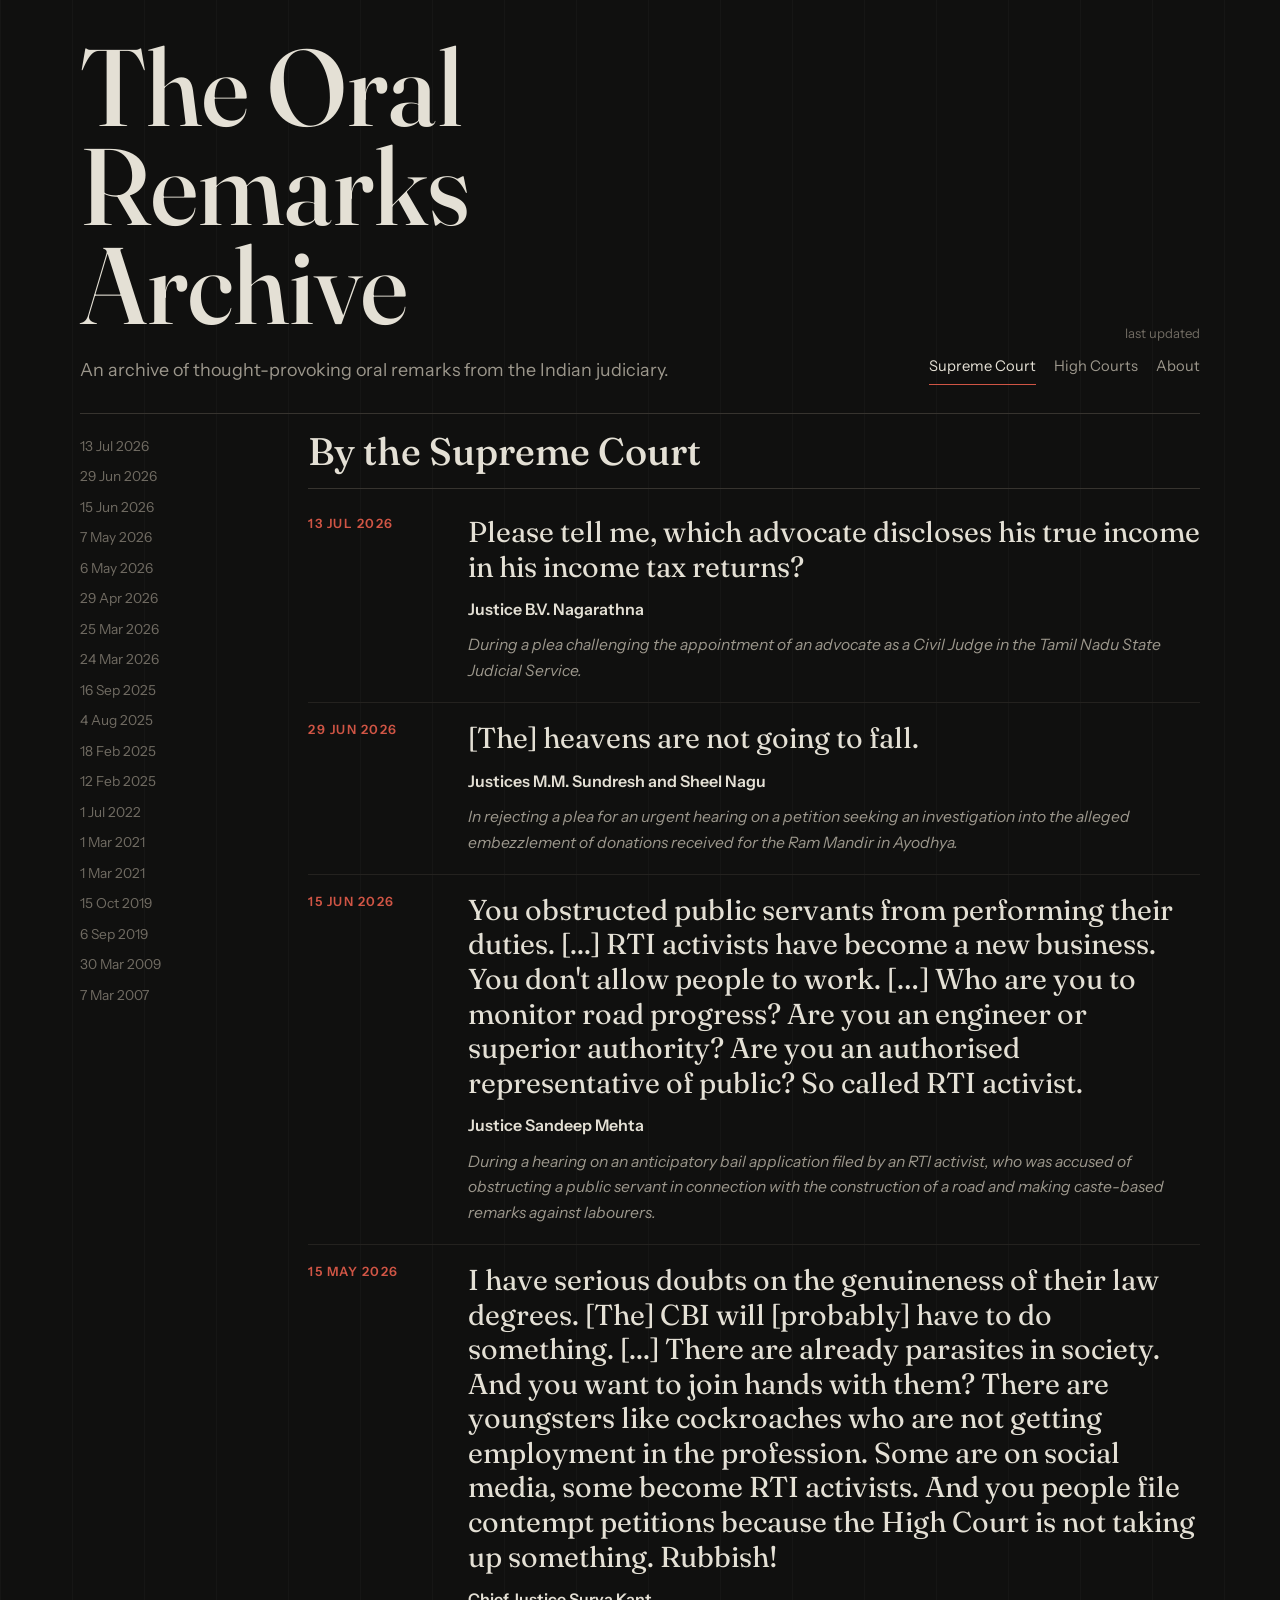
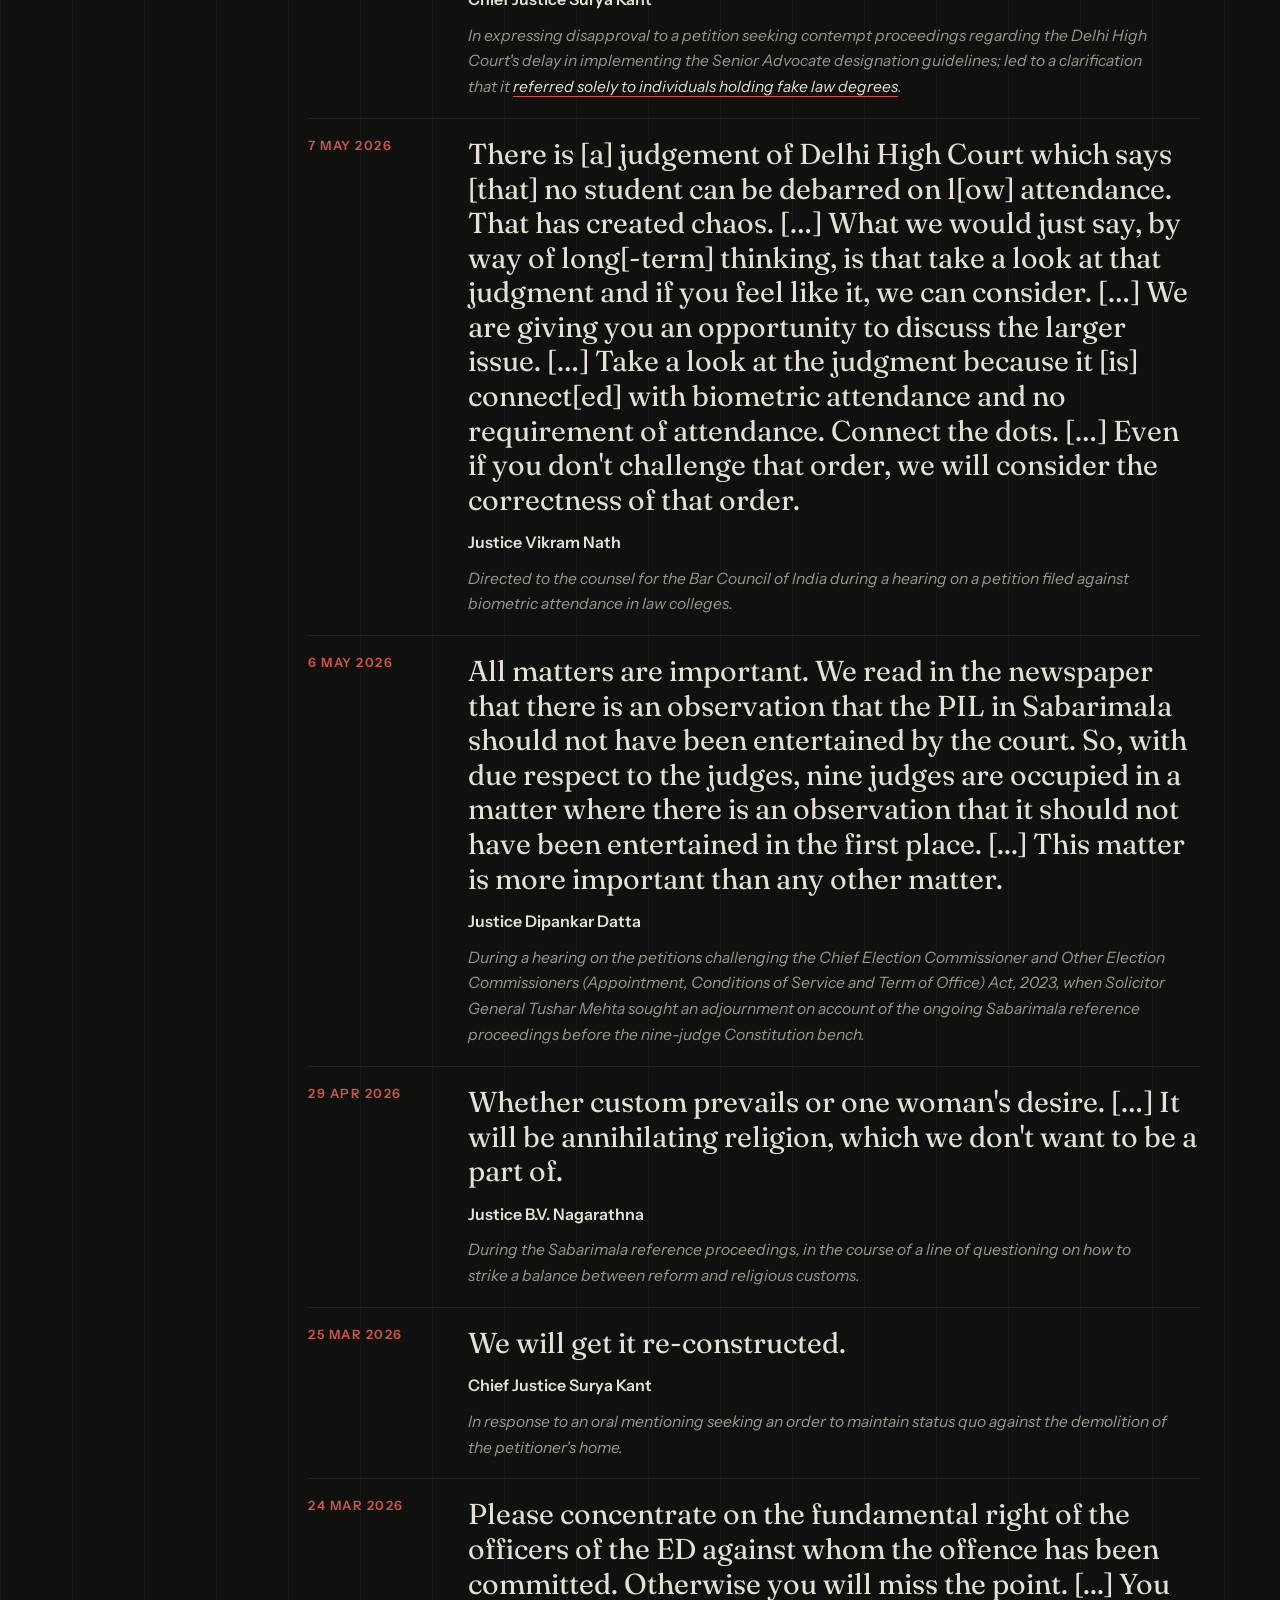
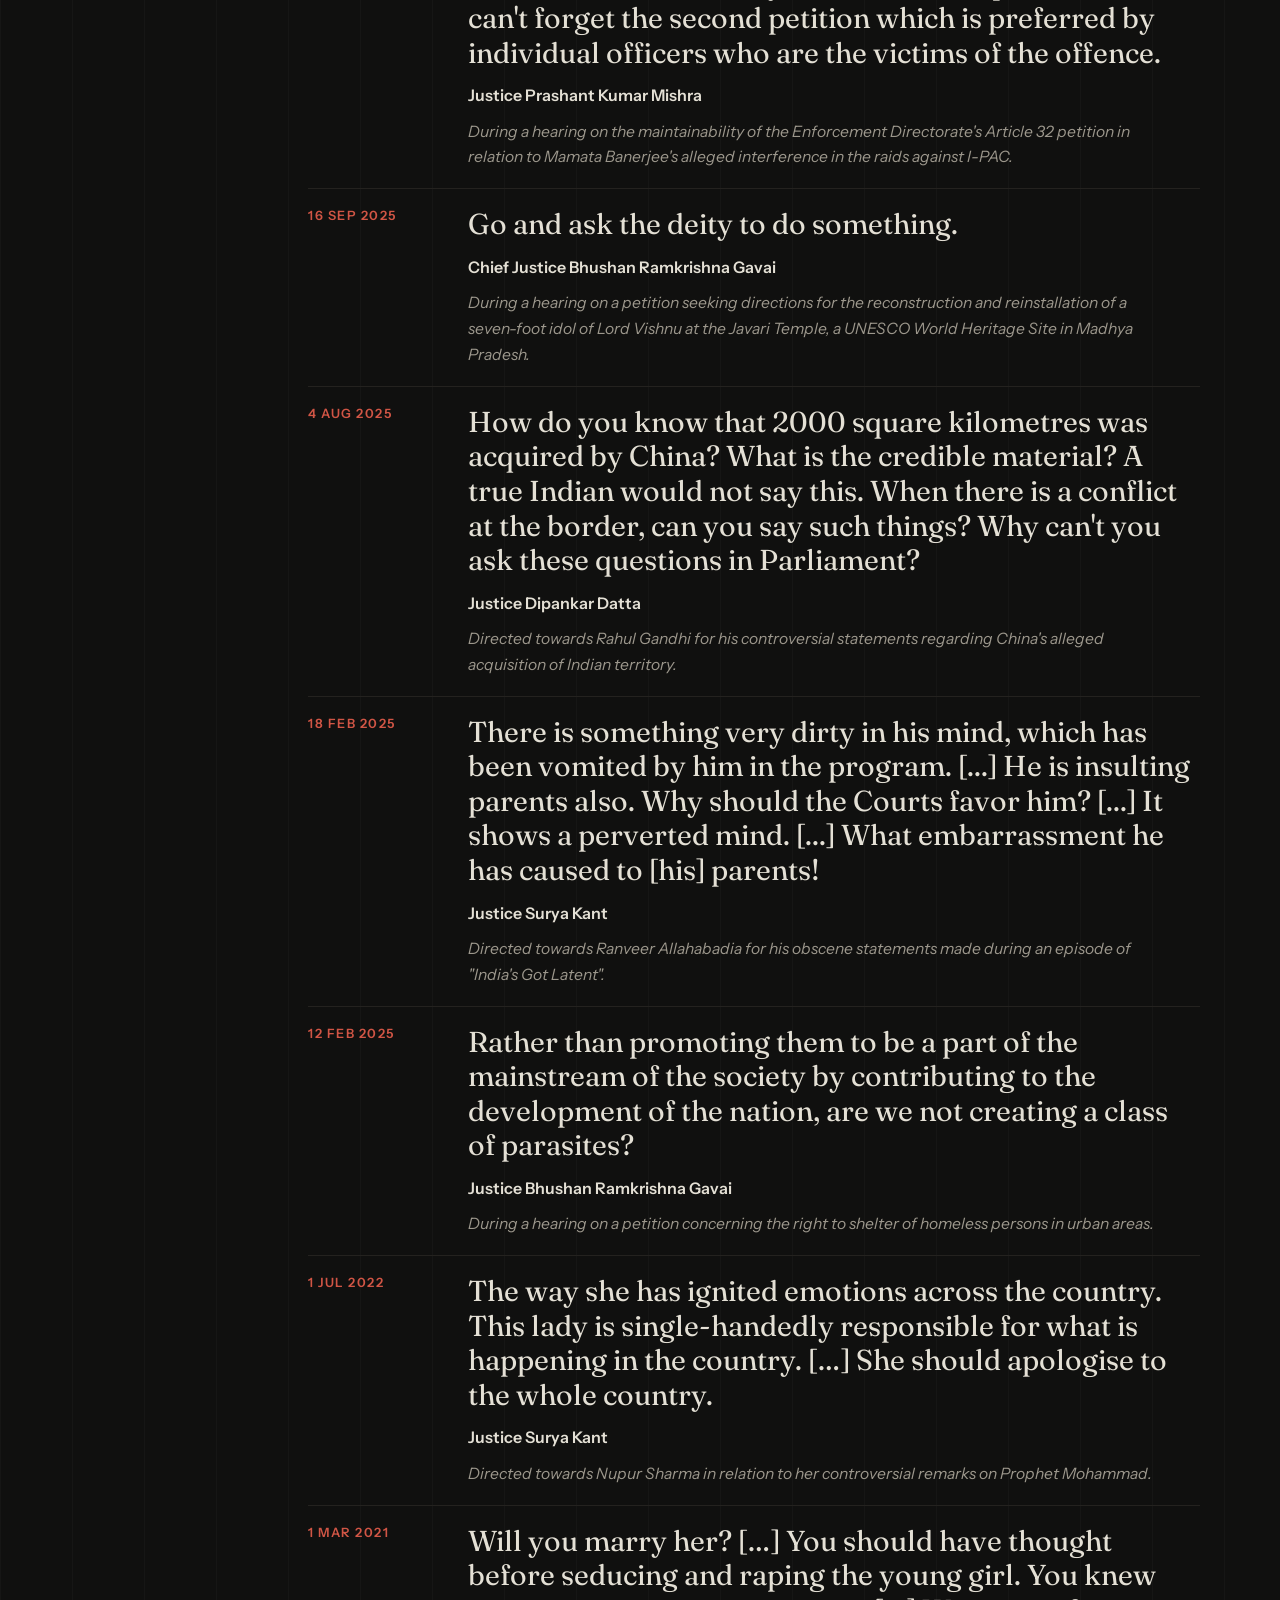
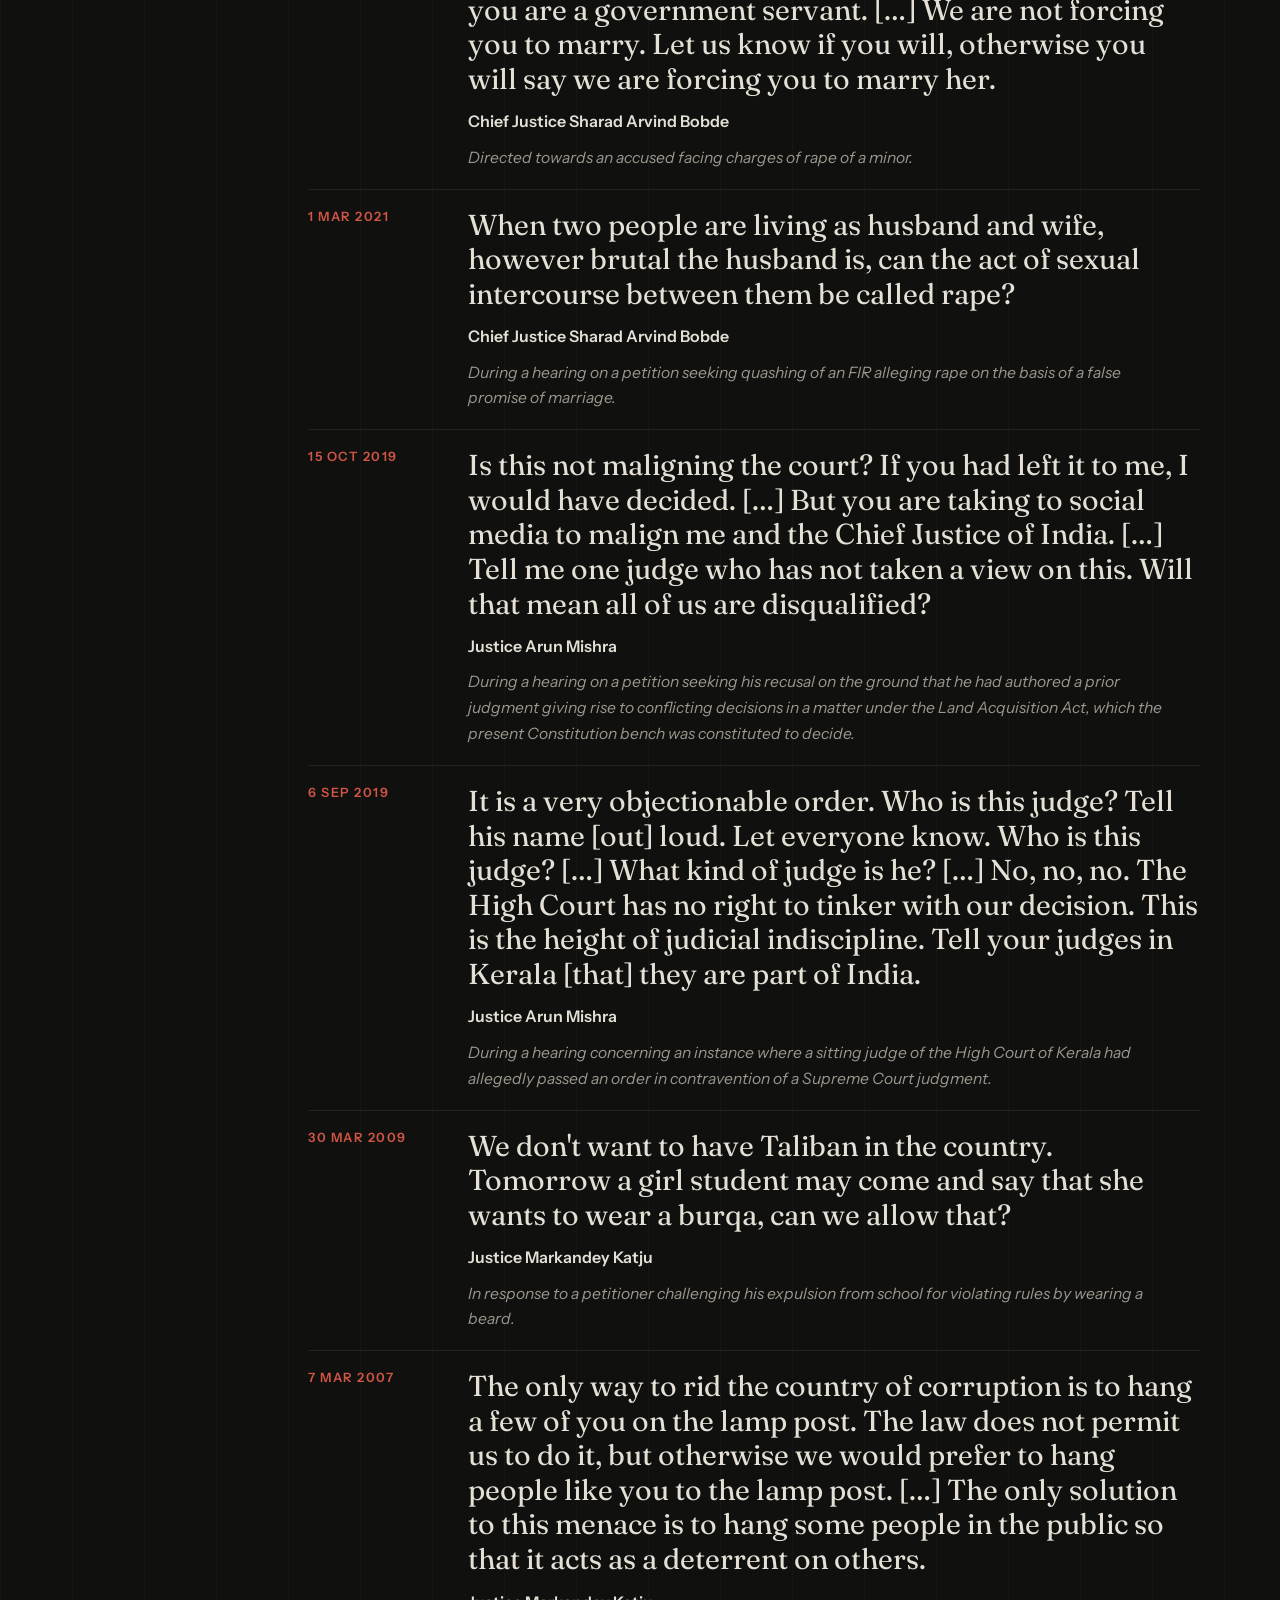
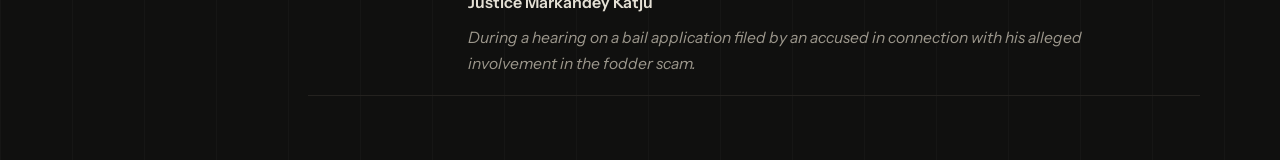
==== commit aa493eda: "Typo" ====
--- a/index.html
+++ b/index.html
@@ -49,7 +49,7 @@
           <div class="date-sidebar-inner">
             <div class="date-group">
               <p class="date-sidebar-label">Date</p>
-              <a href="#entry-2026-07-03">3 Jul 2026</a>
+              <a href="#entry-2026-07-13">13 Jul 2026</a>
               <a href="#entry-2026-06-29">29 Jun 2026</a>
               <a href="#entry-2026-06-15">15 Jun 2026</a>
               <a href="#entry-2026-05-07">7 May 2026</a>
@@ -80,8 +80,8 @@
 
             <div class="remarks-list">
 
-              <article class="remark-card" id="entry-2026-07-03">
-                <p class="remark-date">3 Jul 2026</p>
+              <article class="remark-card" id="entry-2026-07-13">
+                <p class="remark-date">13 Jul 2026</p>
                 <blockquote>
                   Please tell me, which advocate discloses his true income in his income tax returns?
                 </blockquote>
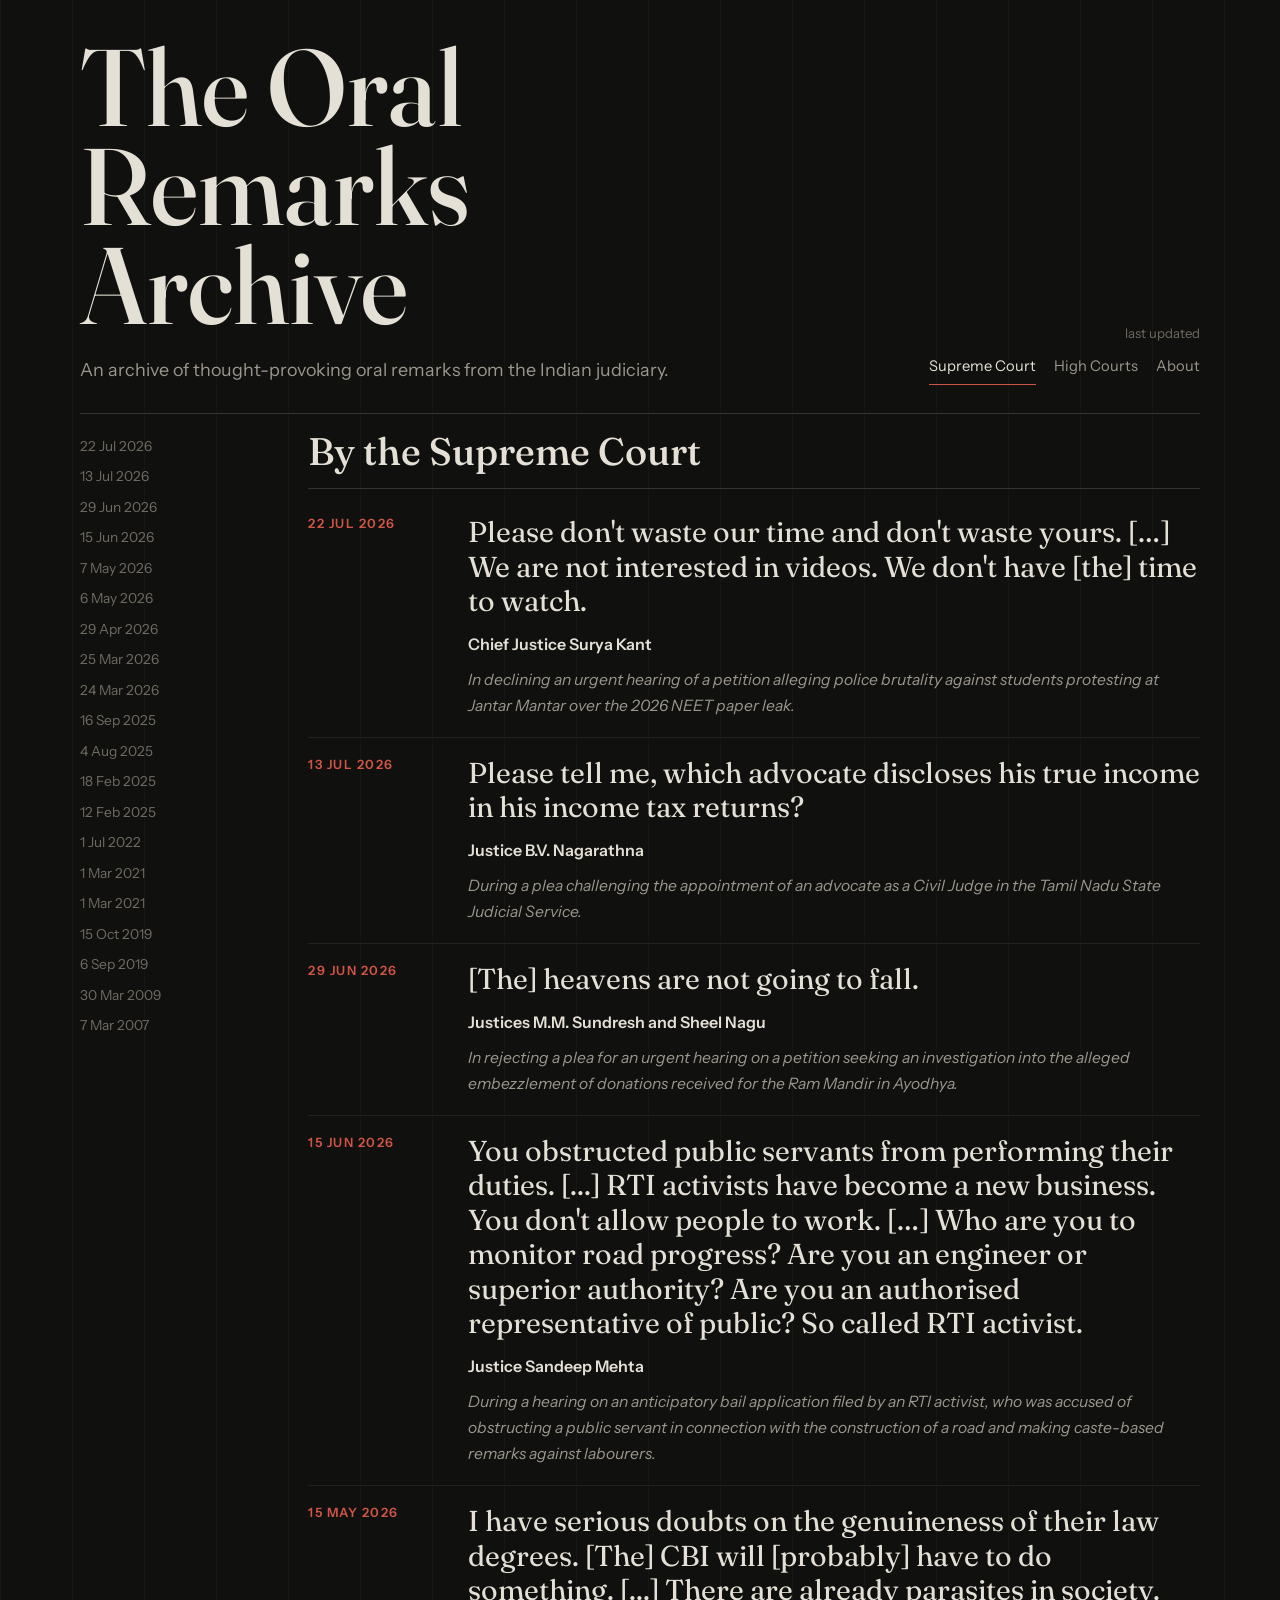
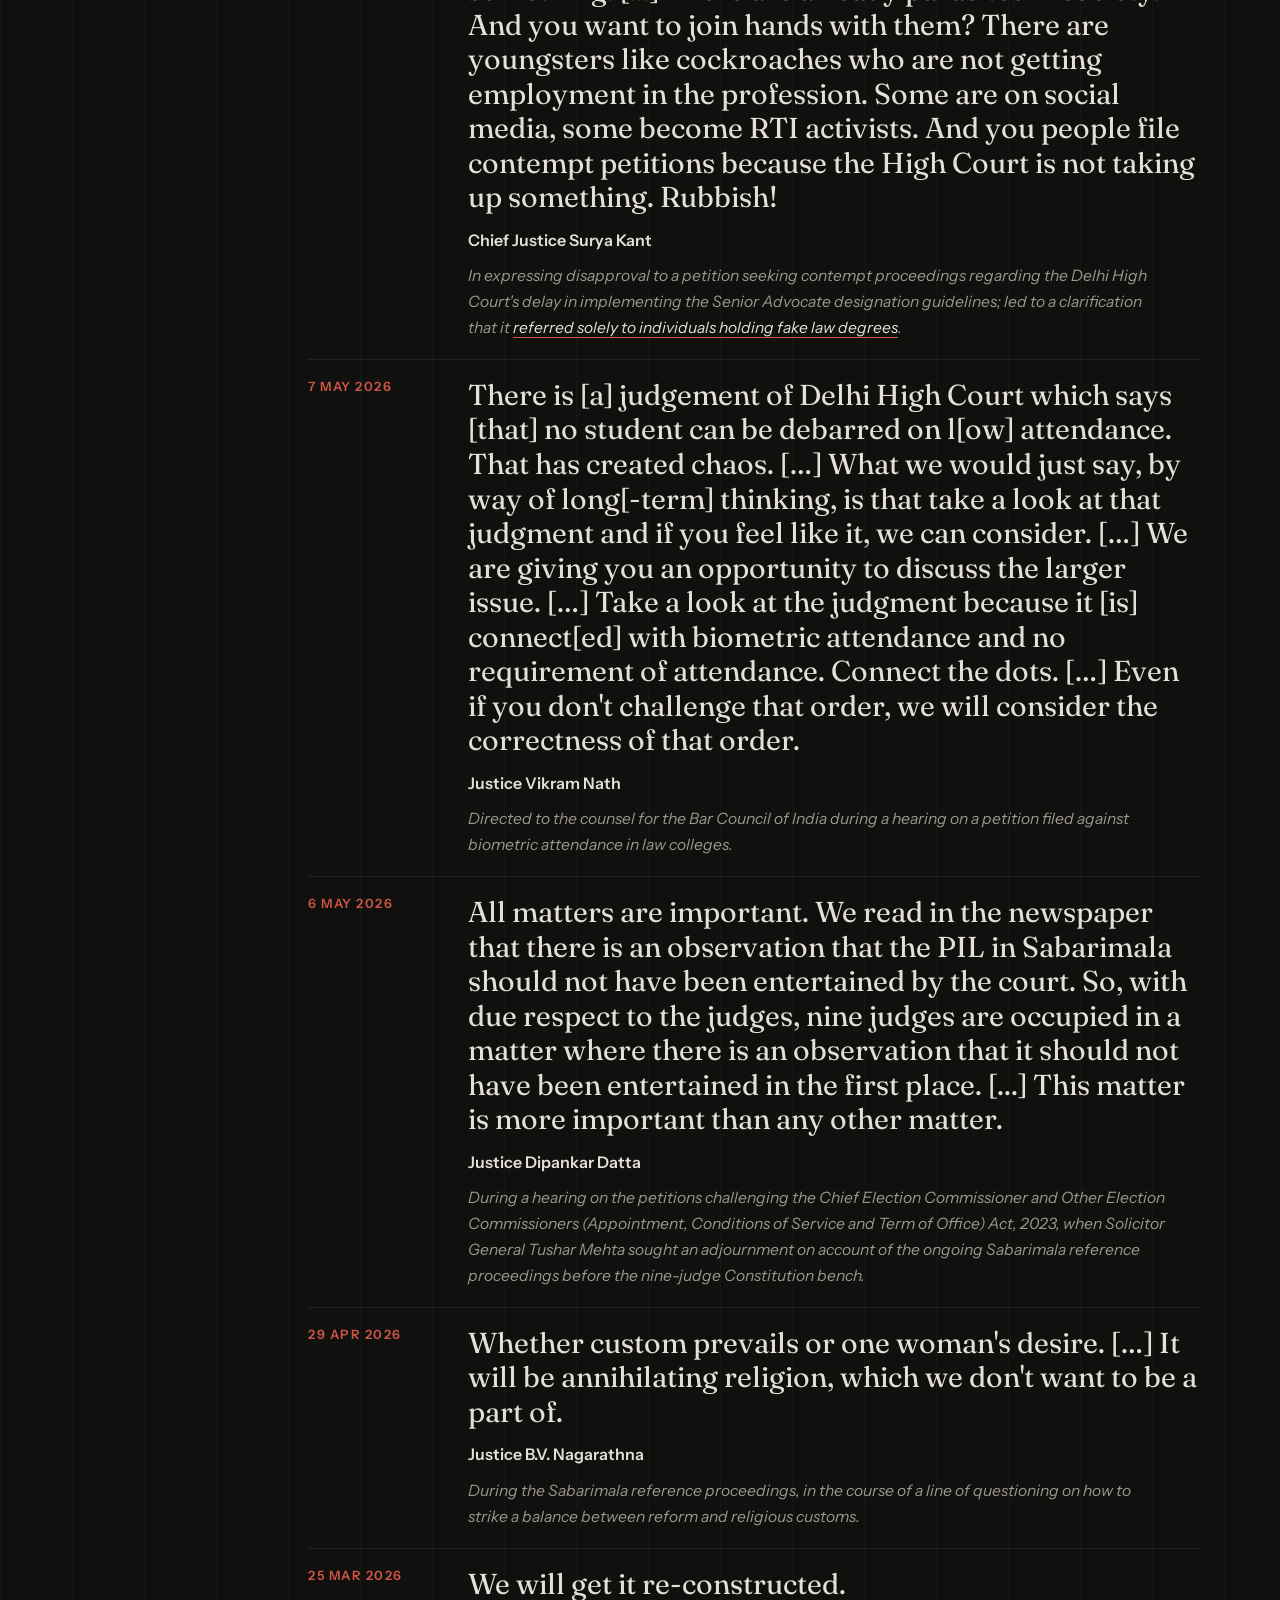
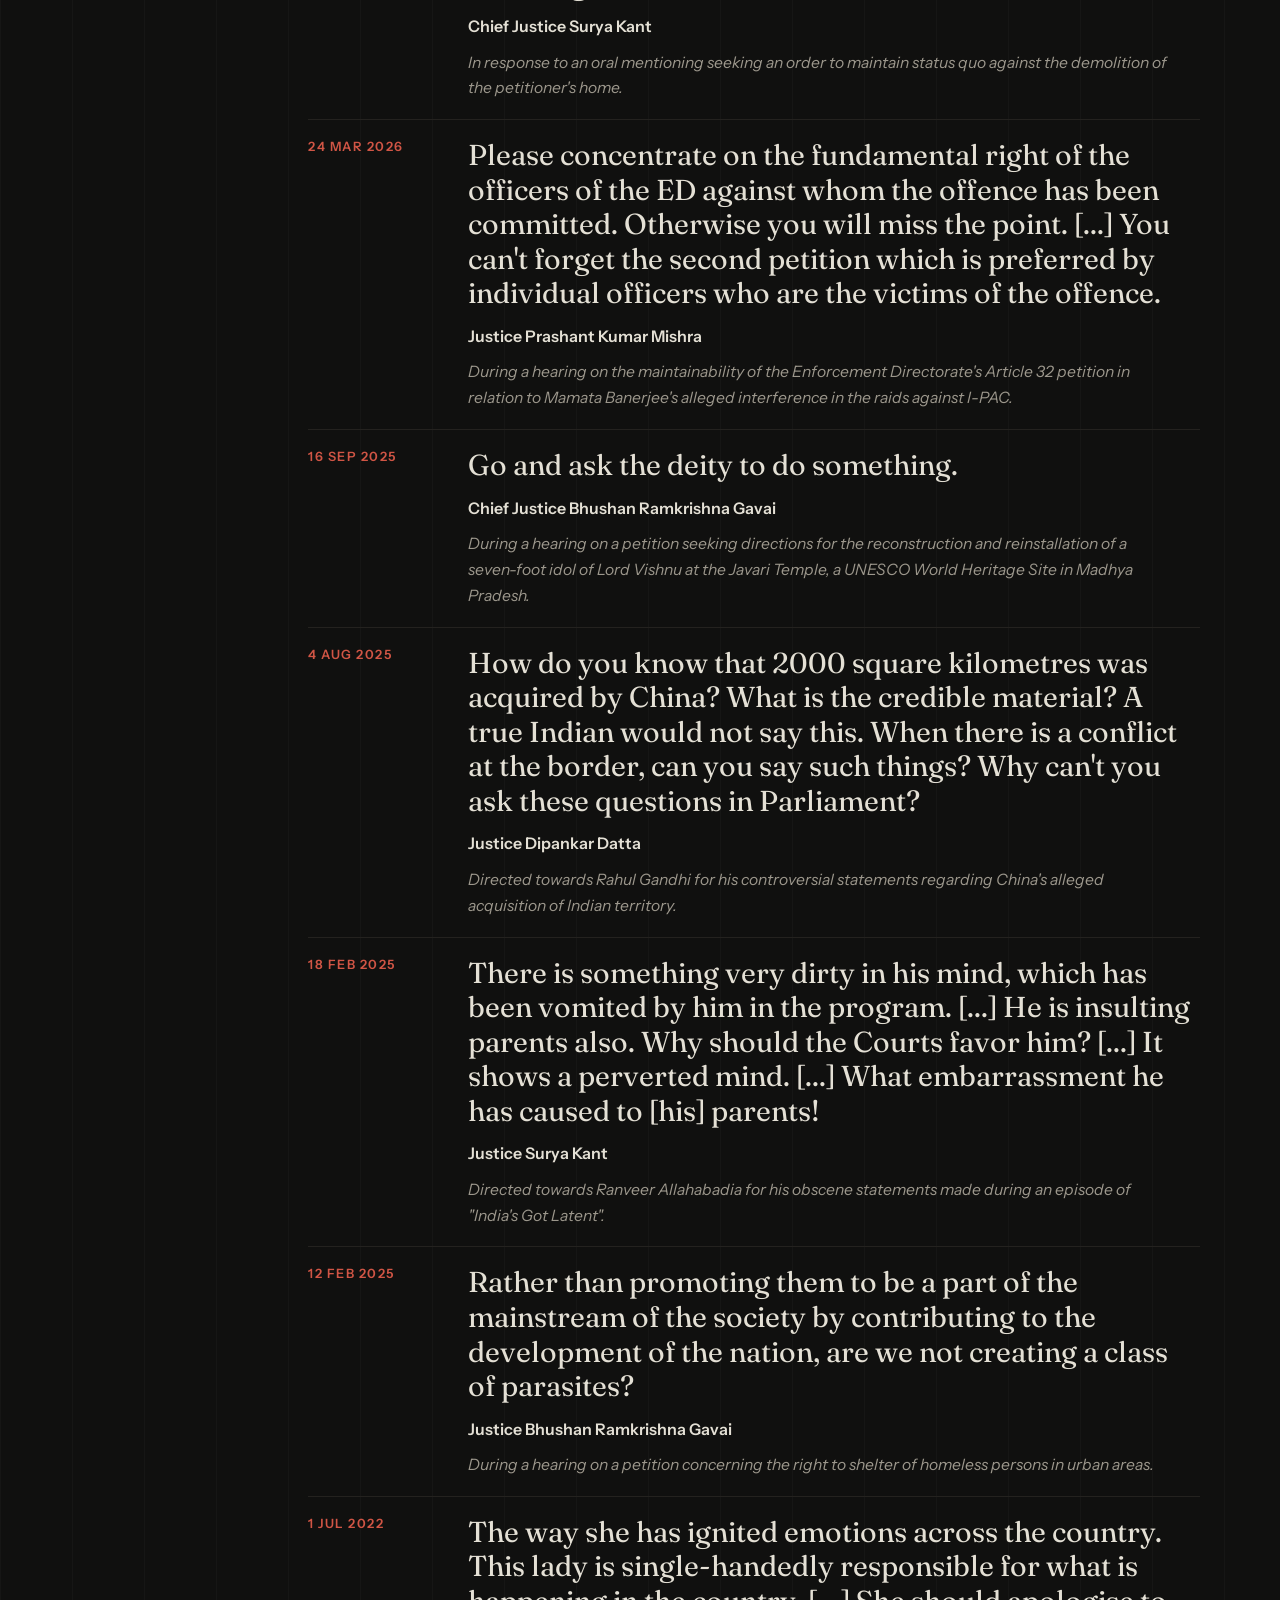
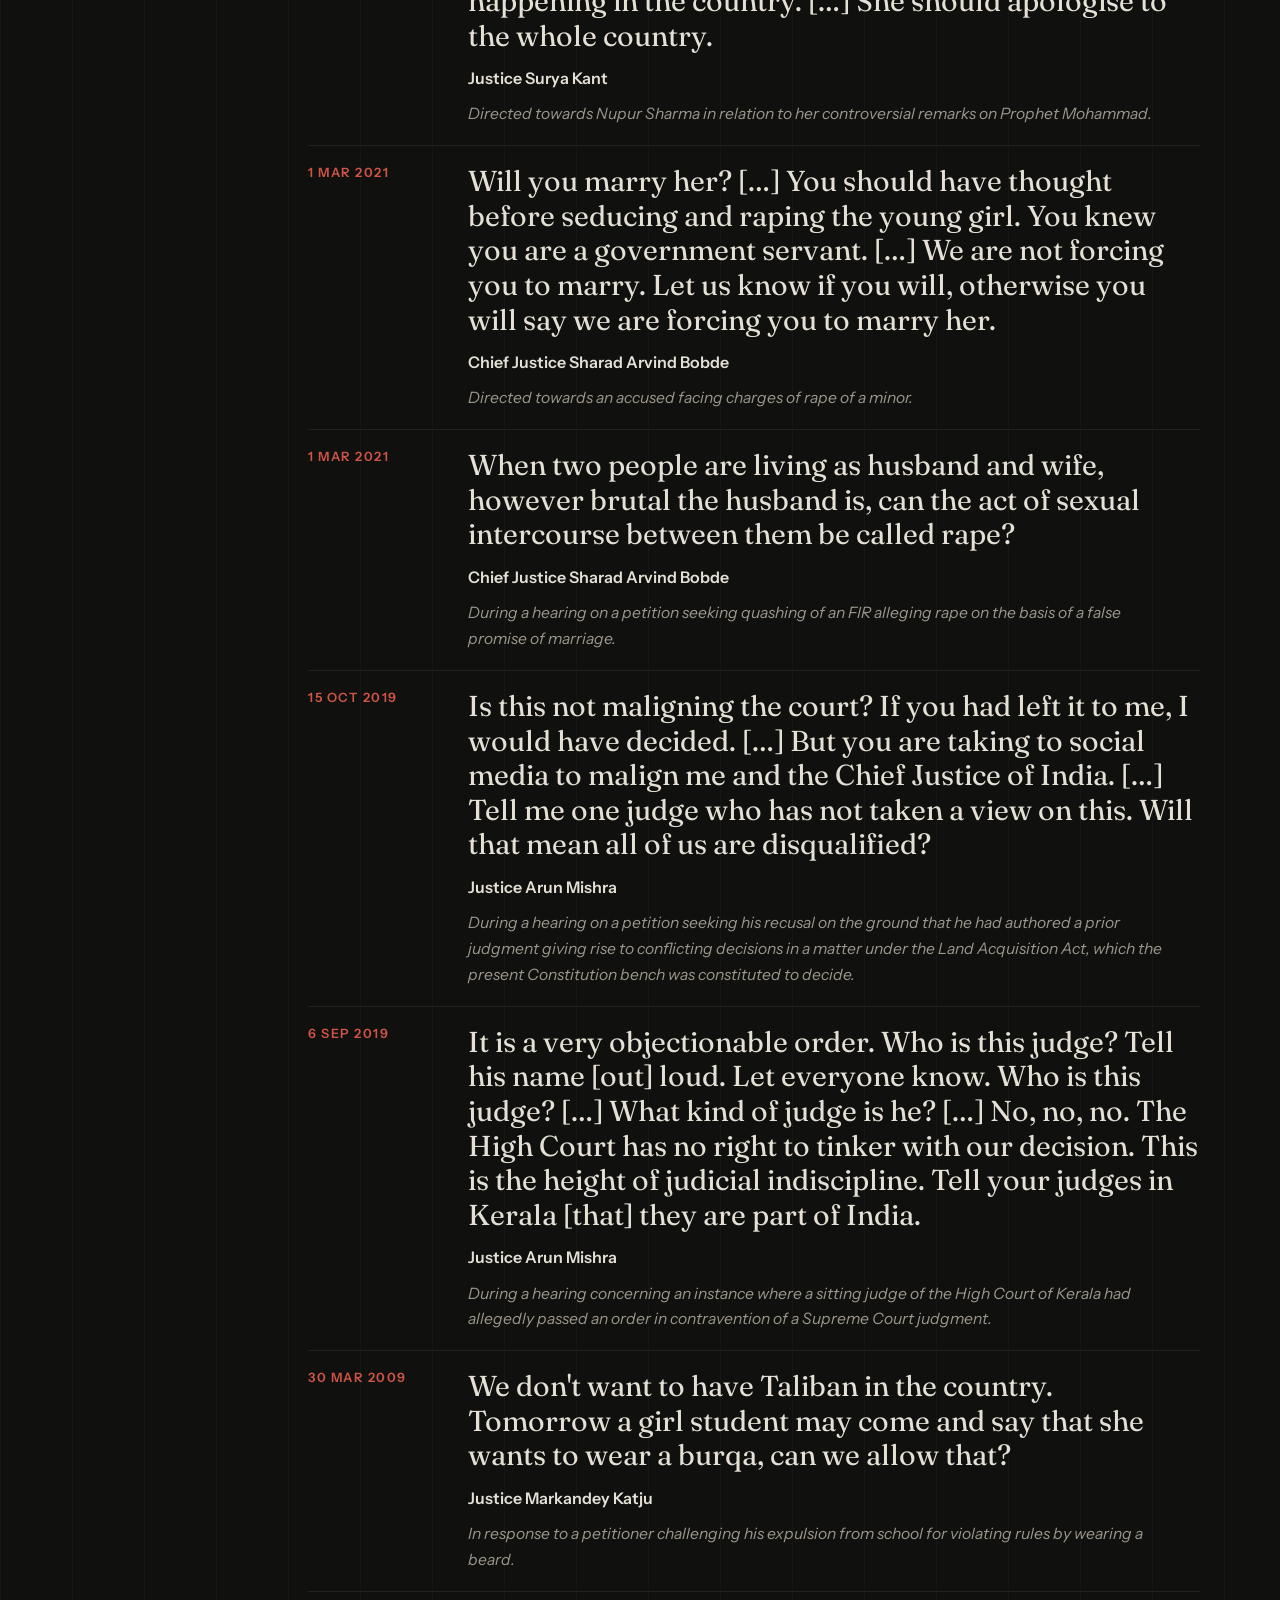
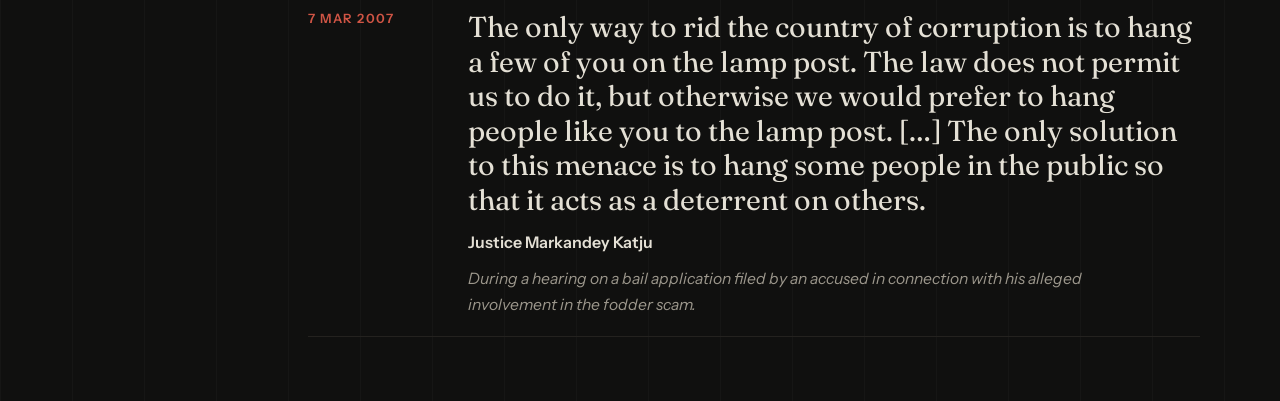
==== commit d8649471: "22 July 2026" ====
--- a/index.html
+++ b/index.html
@@ -49,6 +49,7 @@
           <div class="date-sidebar-inner">
             <div class="date-group">
               <p class="date-sidebar-label">Date</p>
+              <a href="#entry-2026-07-22">22 Jul 2026</a>
               <a href="#entry-2026-07-13">13 Jul 2026</a>
               <a href="#entry-2026-06-29">29 Jun 2026</a>
               <a href="#entry-2026-06-15">15 Jun 2026</a>
@@ -80,6 +81,19 @@
 
             <div class="remarks-list">
 
+              <article class="remark-card" id="entry-2026-07-22">
+                <p class="remark-date">22 Jul 2026</p>
+                <blockquote>
+                  Please don't waste our time and don't waste yours. […] We are not interested in videos. We don't have [the] time to watch.
+                </blockquote>
+                <p class="remark-source">
+                  Chief Justice Surya Kant
+                </p>
+                <p class="remark-context">
+                  In declining an urgent hearing of a petition alleging police brutality against students protesting at Jantar Mantar over the 2026 NEET paper leak.
+                </p>
+              </article>
+
               <article class="remark-card" id="entry-2026-07-13">
                 <p class="remark-date">13 Jul 2026</p>
                 <blockquote>
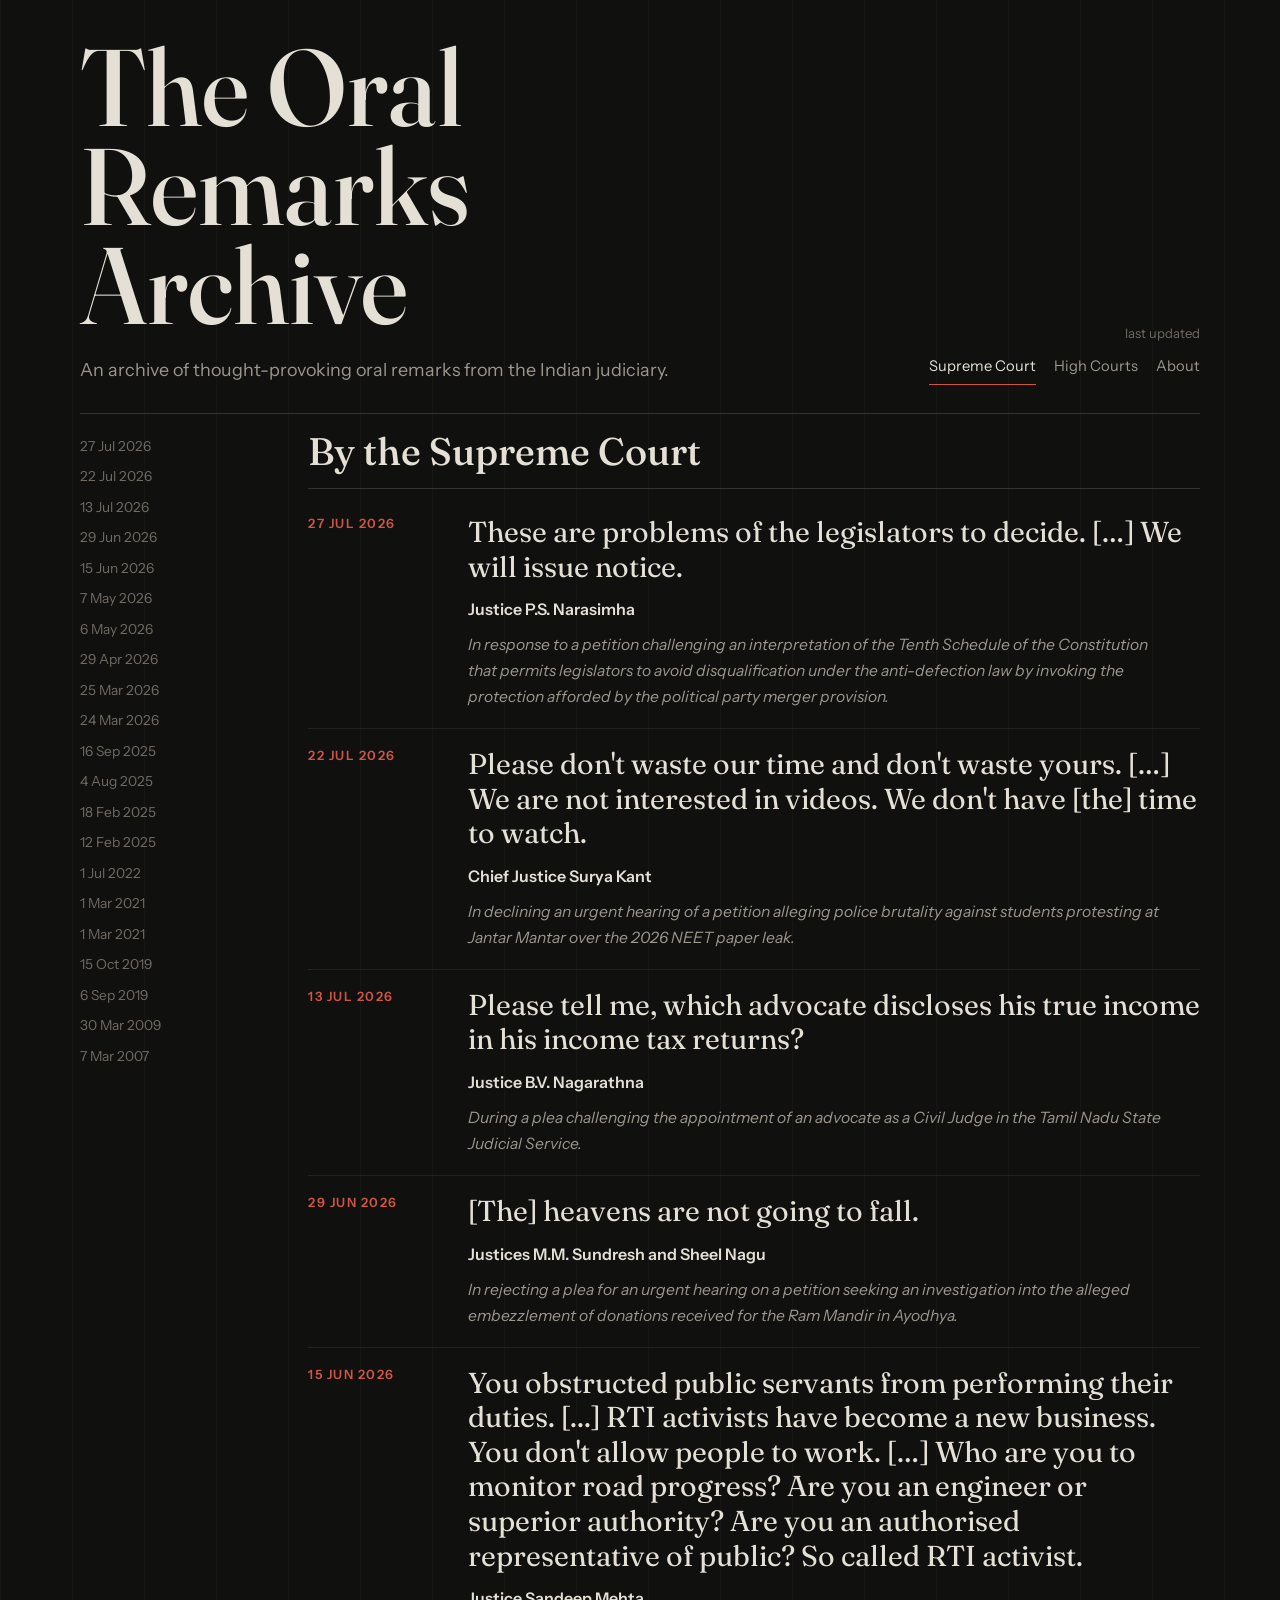
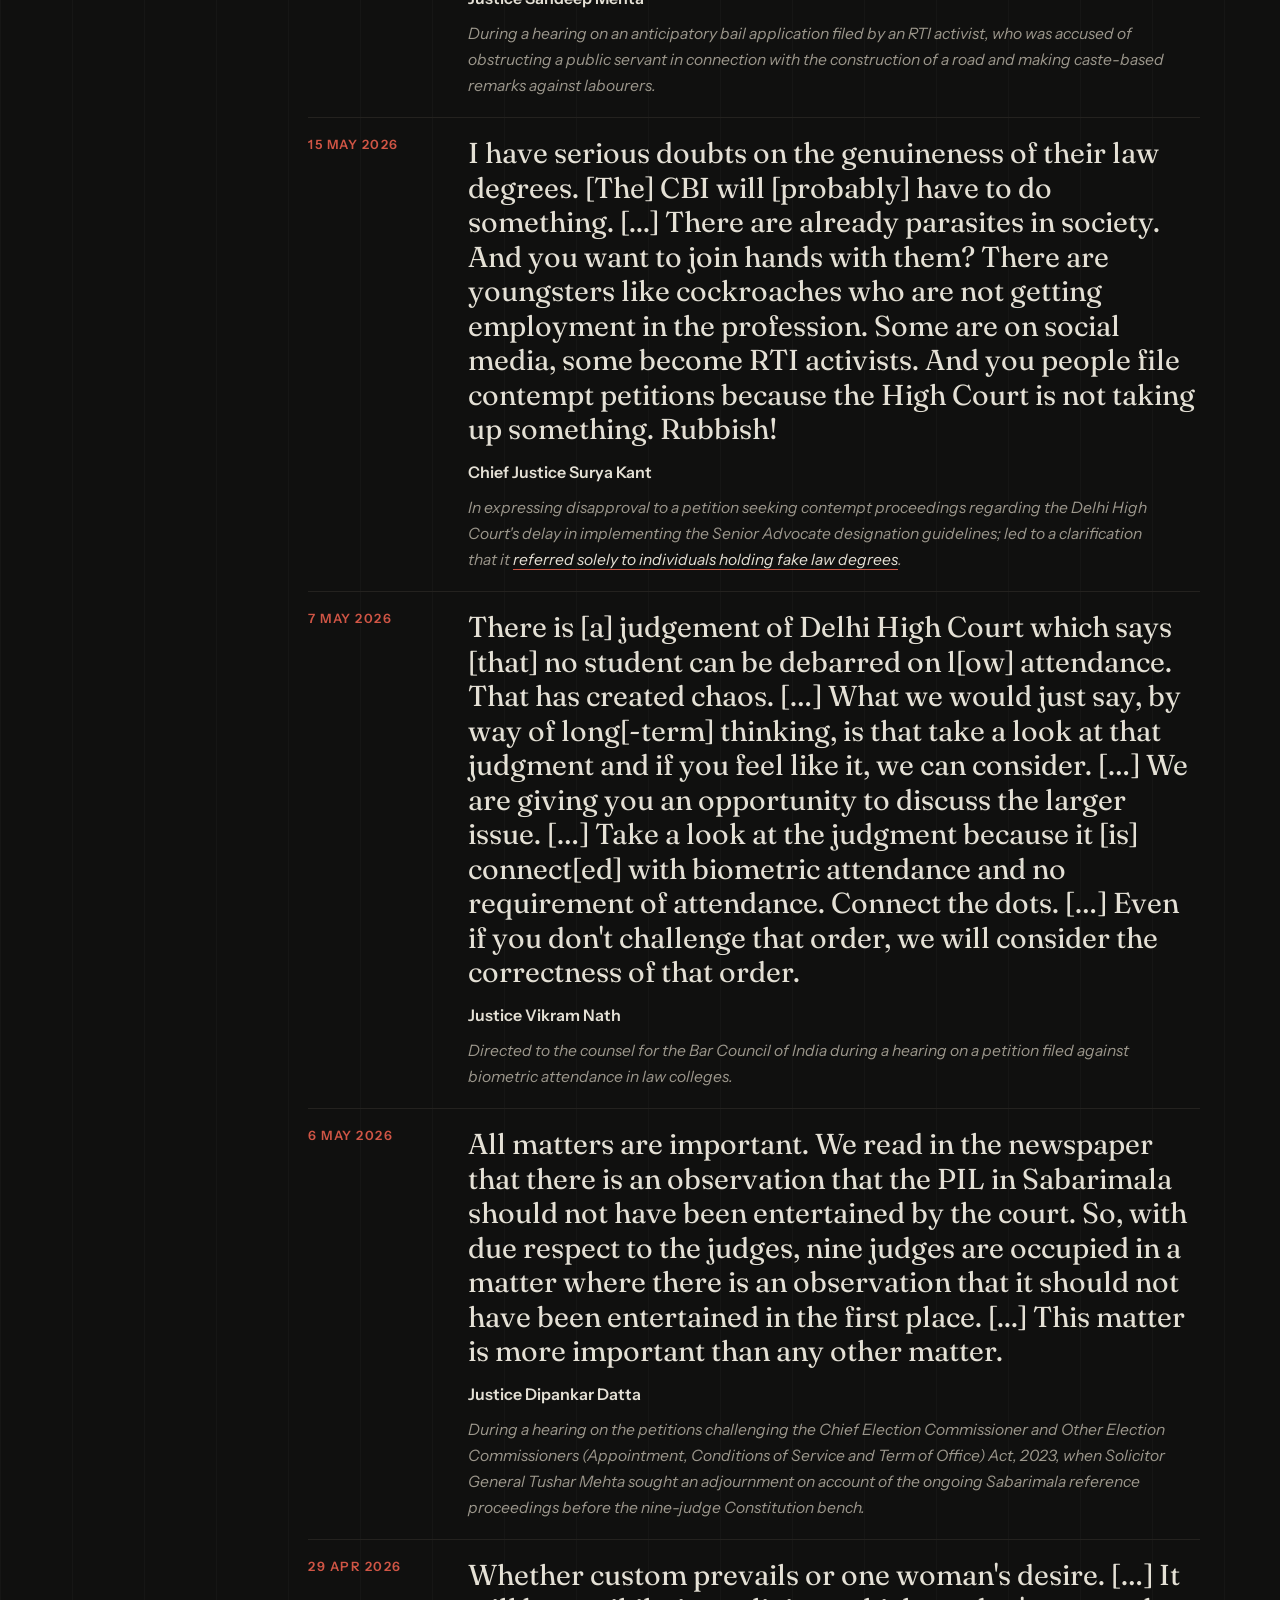
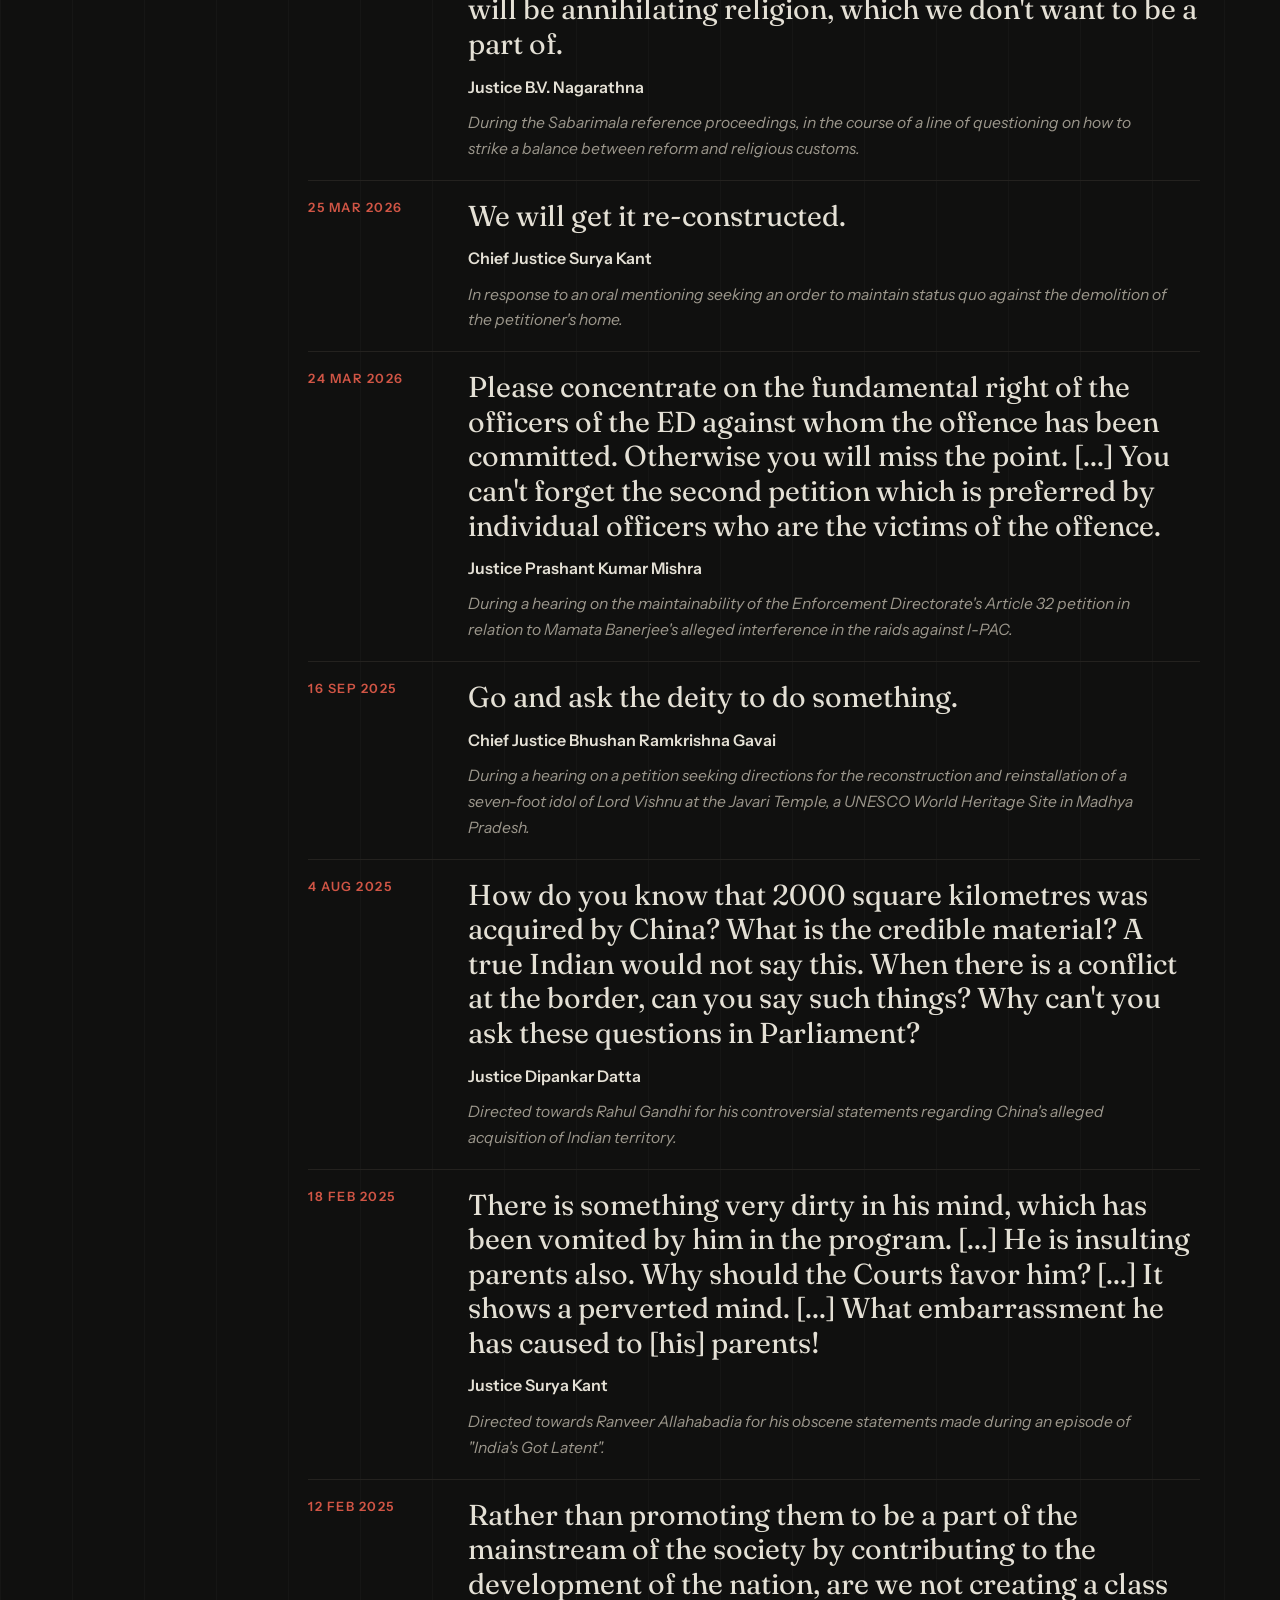
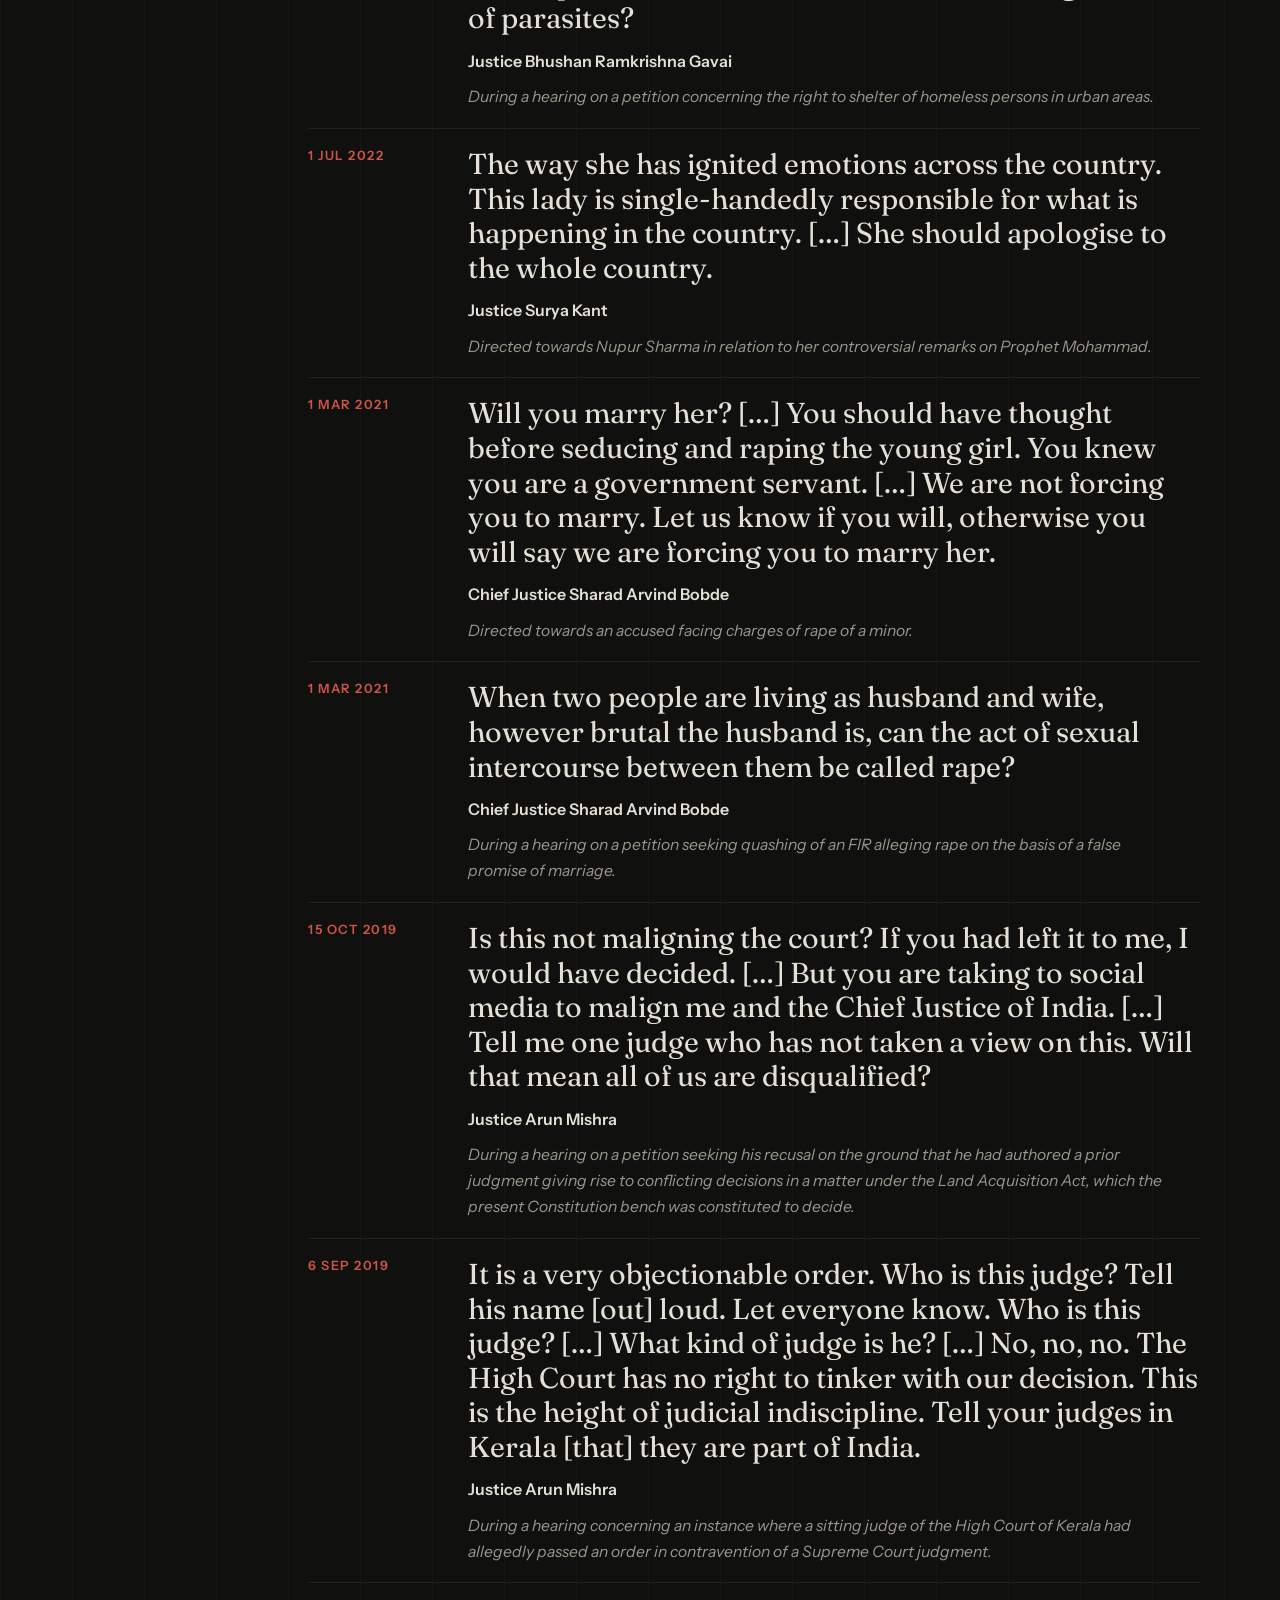
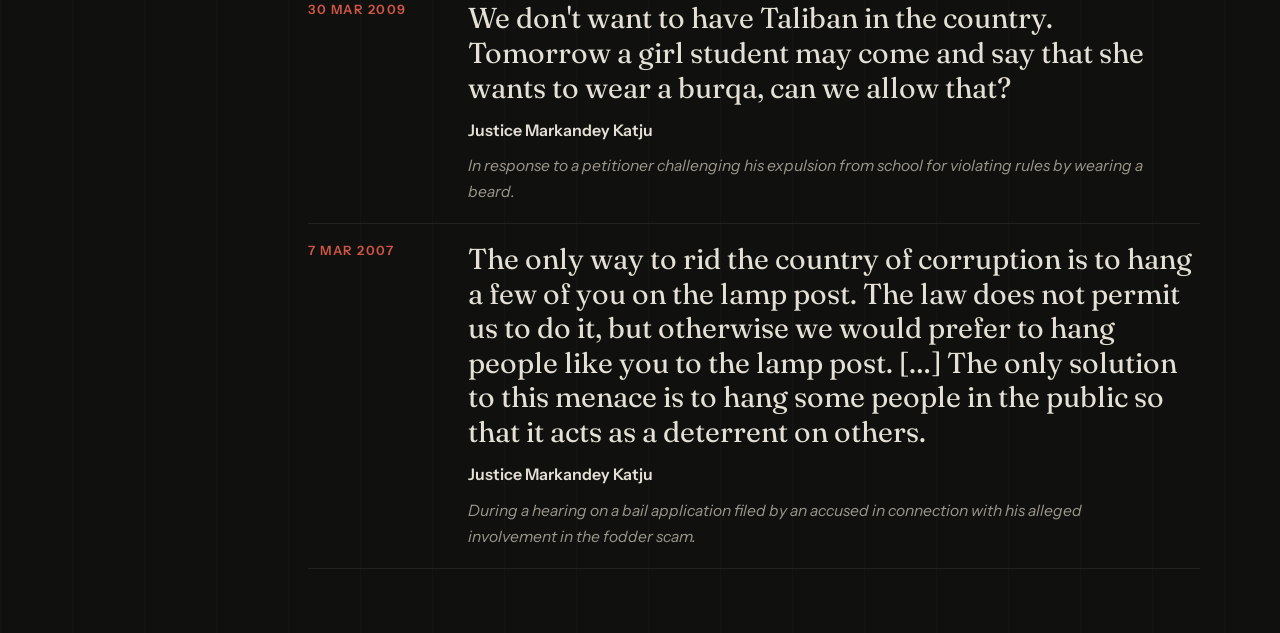
==== commit cd7a21bc: "27 July 2026" ====
--- a/index.html
+++ b/index.html
@@ -49,6 +49,7 @@
           <div class="date-sidebar-inner">
             <div class="date-group">
               <p class="date-sidebar-label">Date</p>
+              <a href="#entry-2026-07-27">27 Jul 2026</a>
               <a href="#entry-2026-07-22">22 Jul 2026</a>
               <a href="#entry-2026-07-13">13 Jul 2026</a>
               <a href="#entry-2026-06-29">29 Jun 2026</a>
@@ -81,6 +82,19 @@
 
             <div class="remarks-list">
 
+              <article class="remark-card" id="entry-2026-07-27">
+                <p class="remark-date">27 Jul 2026</p>
+                <blockquote>
+                  These are problems of the legislators to decide. […] We will issue notice.
+                </blockquote>
+                <p class="remark-source">
+                  Justice P.S. Narasimha
+                </p>
+                <p class="remark-context">
+                  In response to a petition challenging an interpretation of the Tenth Schedule of the Constitution that permits legislators to avoid disqualification under the anti-defection law by invoking the protection afforded by the political party merger provision.
+                </p>
+              </article>
+
               <article class="remark-card" id="entry-2026-07-22">
                 <p class="remark-date">22 Jul 2026</p>
                 <blockquote>
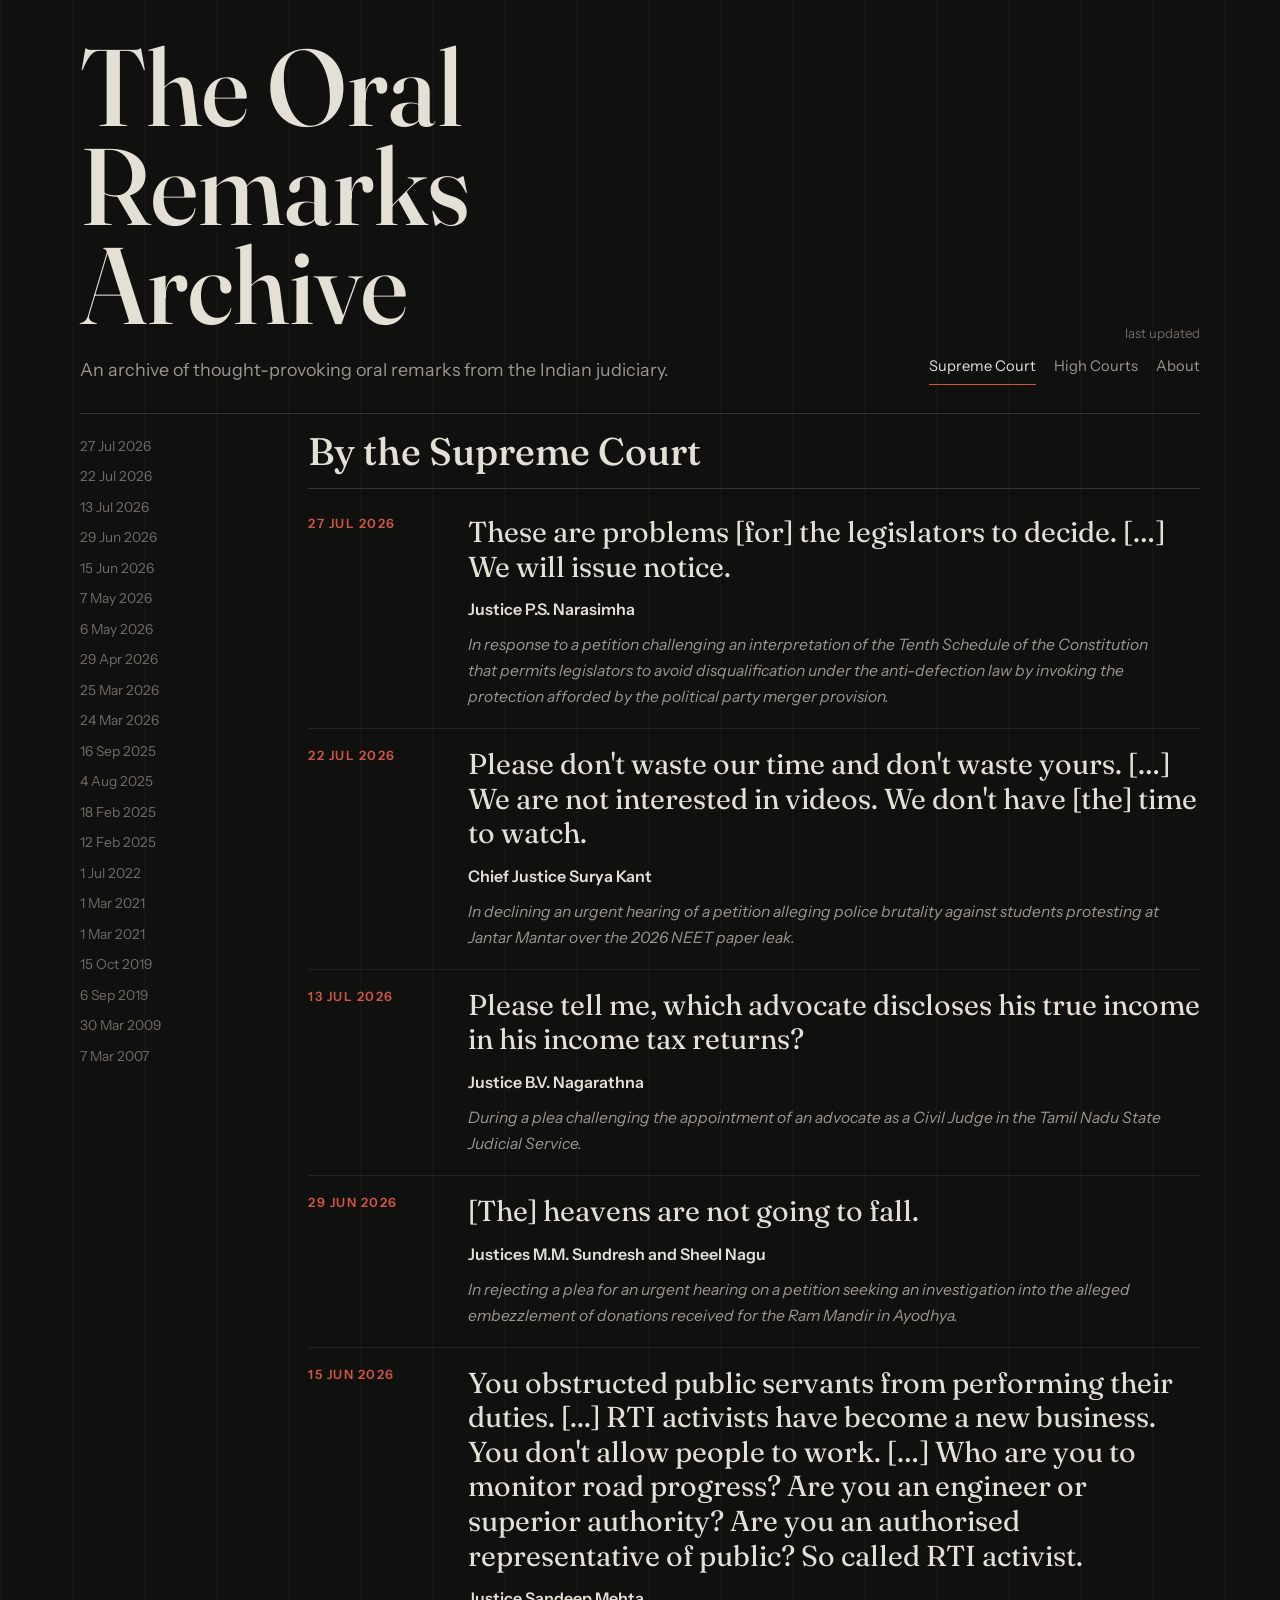
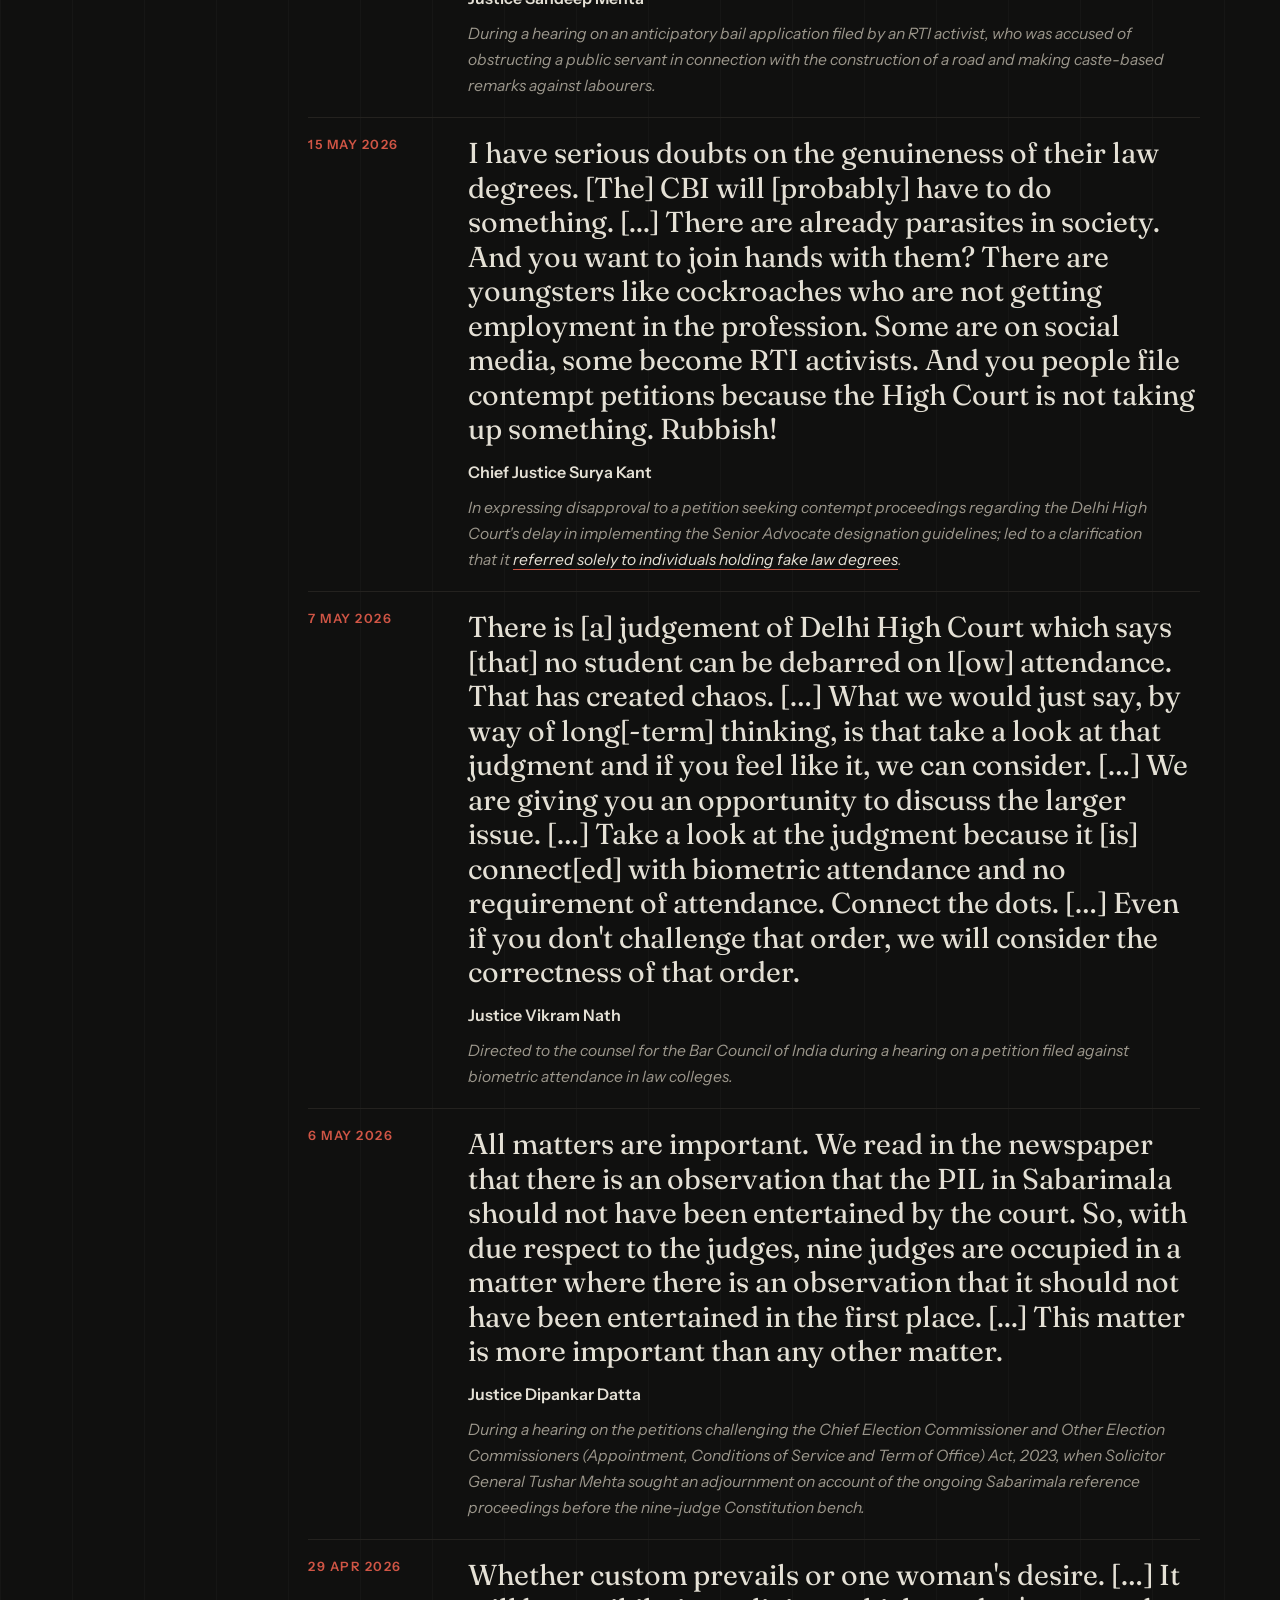
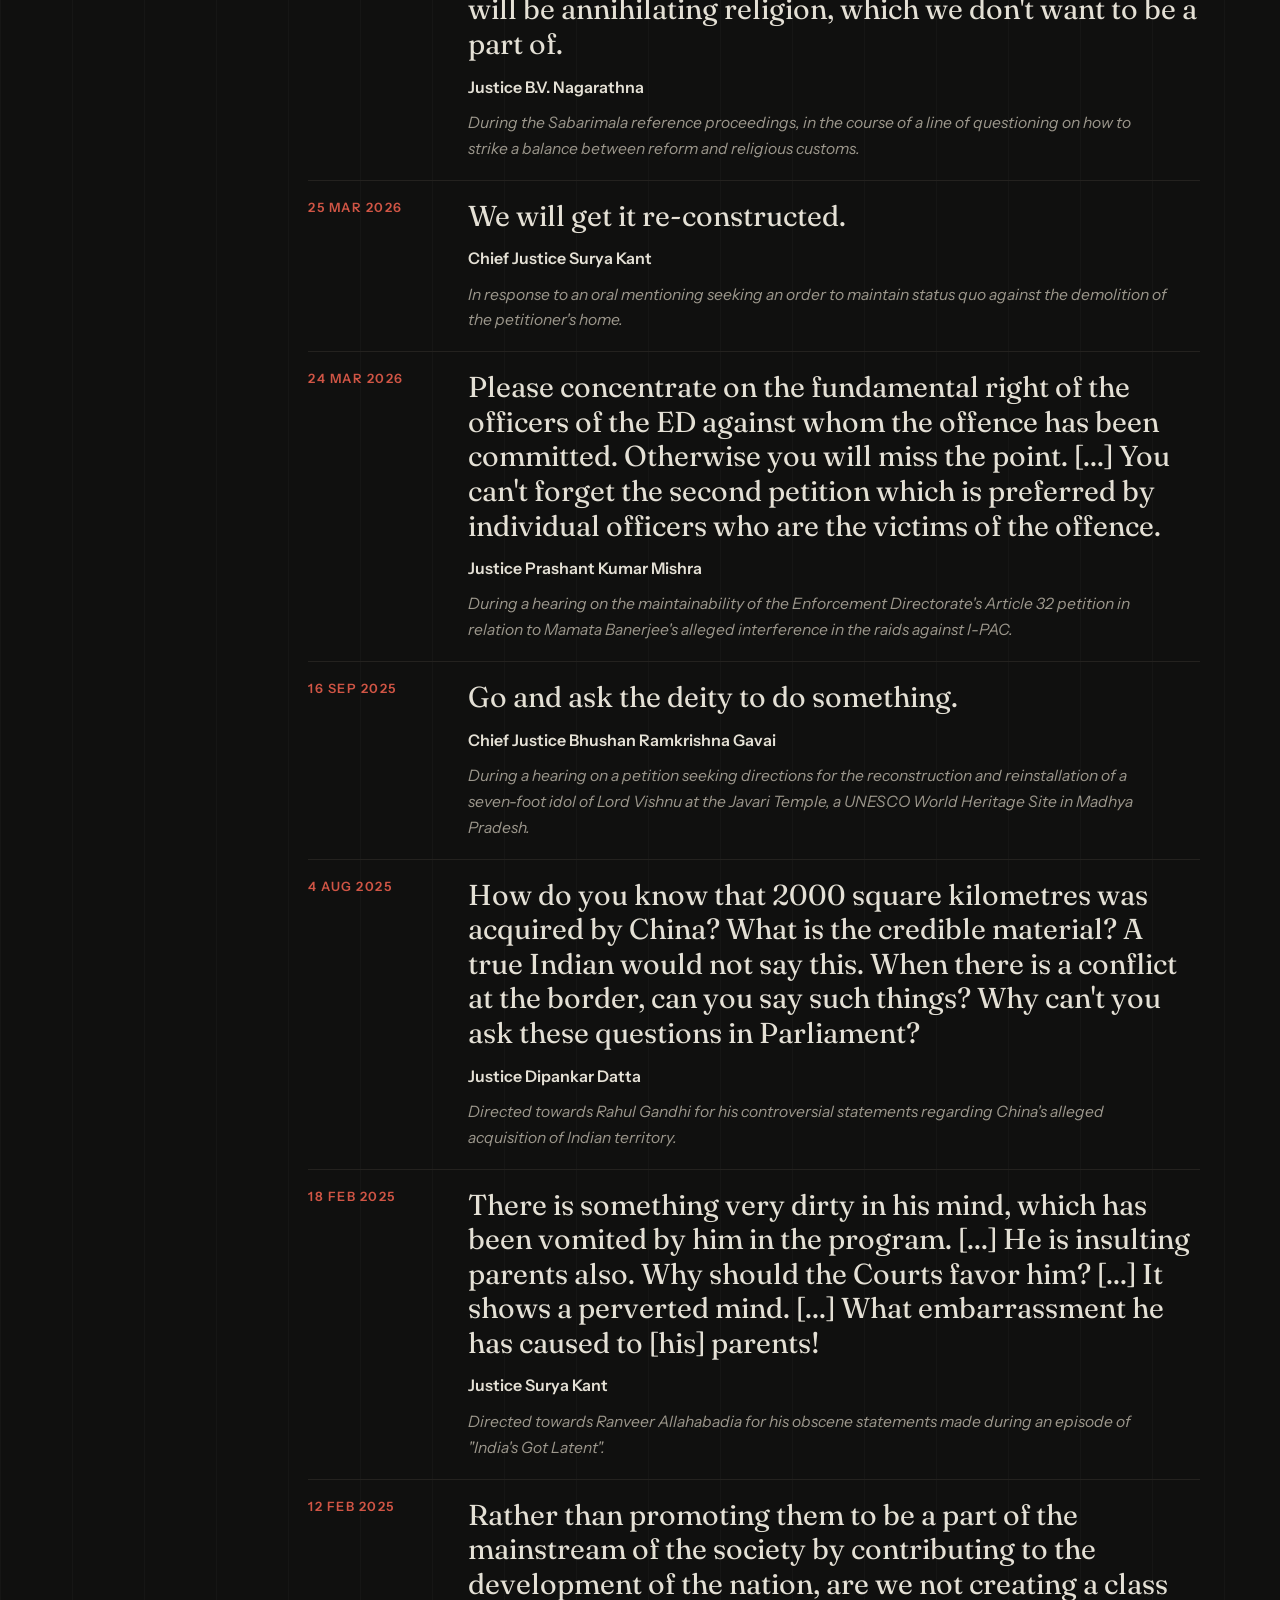
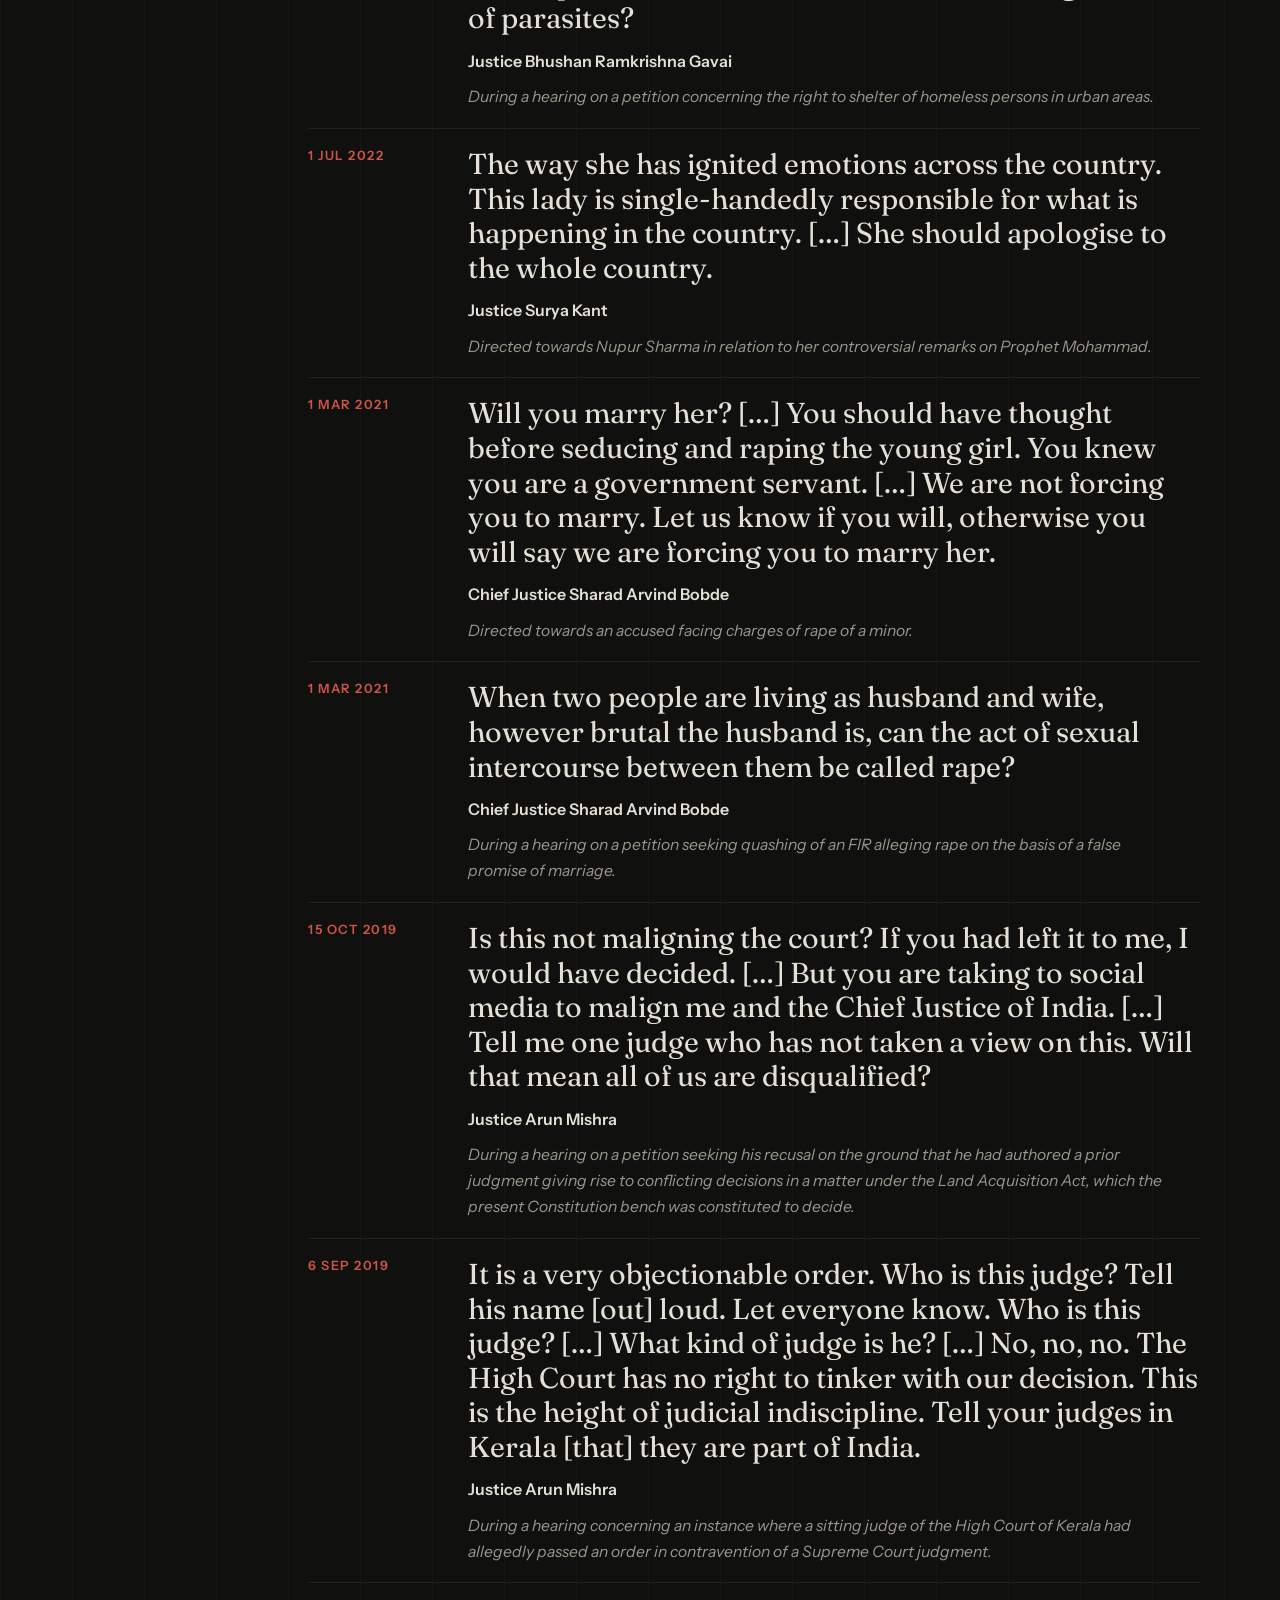
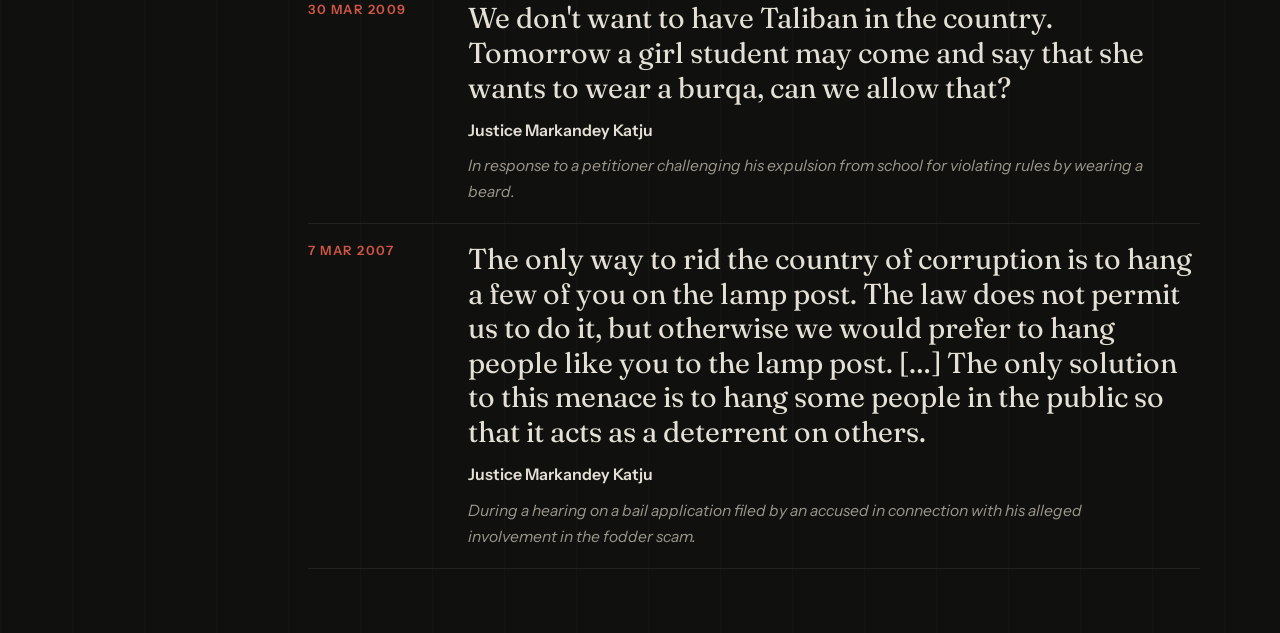
==== commit 0baaa6cc: "Typo" ====
--- a/index.html
+++ b/index.html
@@ -85,7 +85,7 @@
               <article class="remark-card" id="entry-2026-07-27">
                 <p class="remark-date">27 Jul 2026</p>
                 <blockquote>
-                  These are problems of the legislators to decide. […] We will issue notice.
+                  These are problems [for] the legislators to decide. […] We will issue notice.
                 </blockquote>
                 <p class="remark-source">
                   Justice P.S. Narasimha
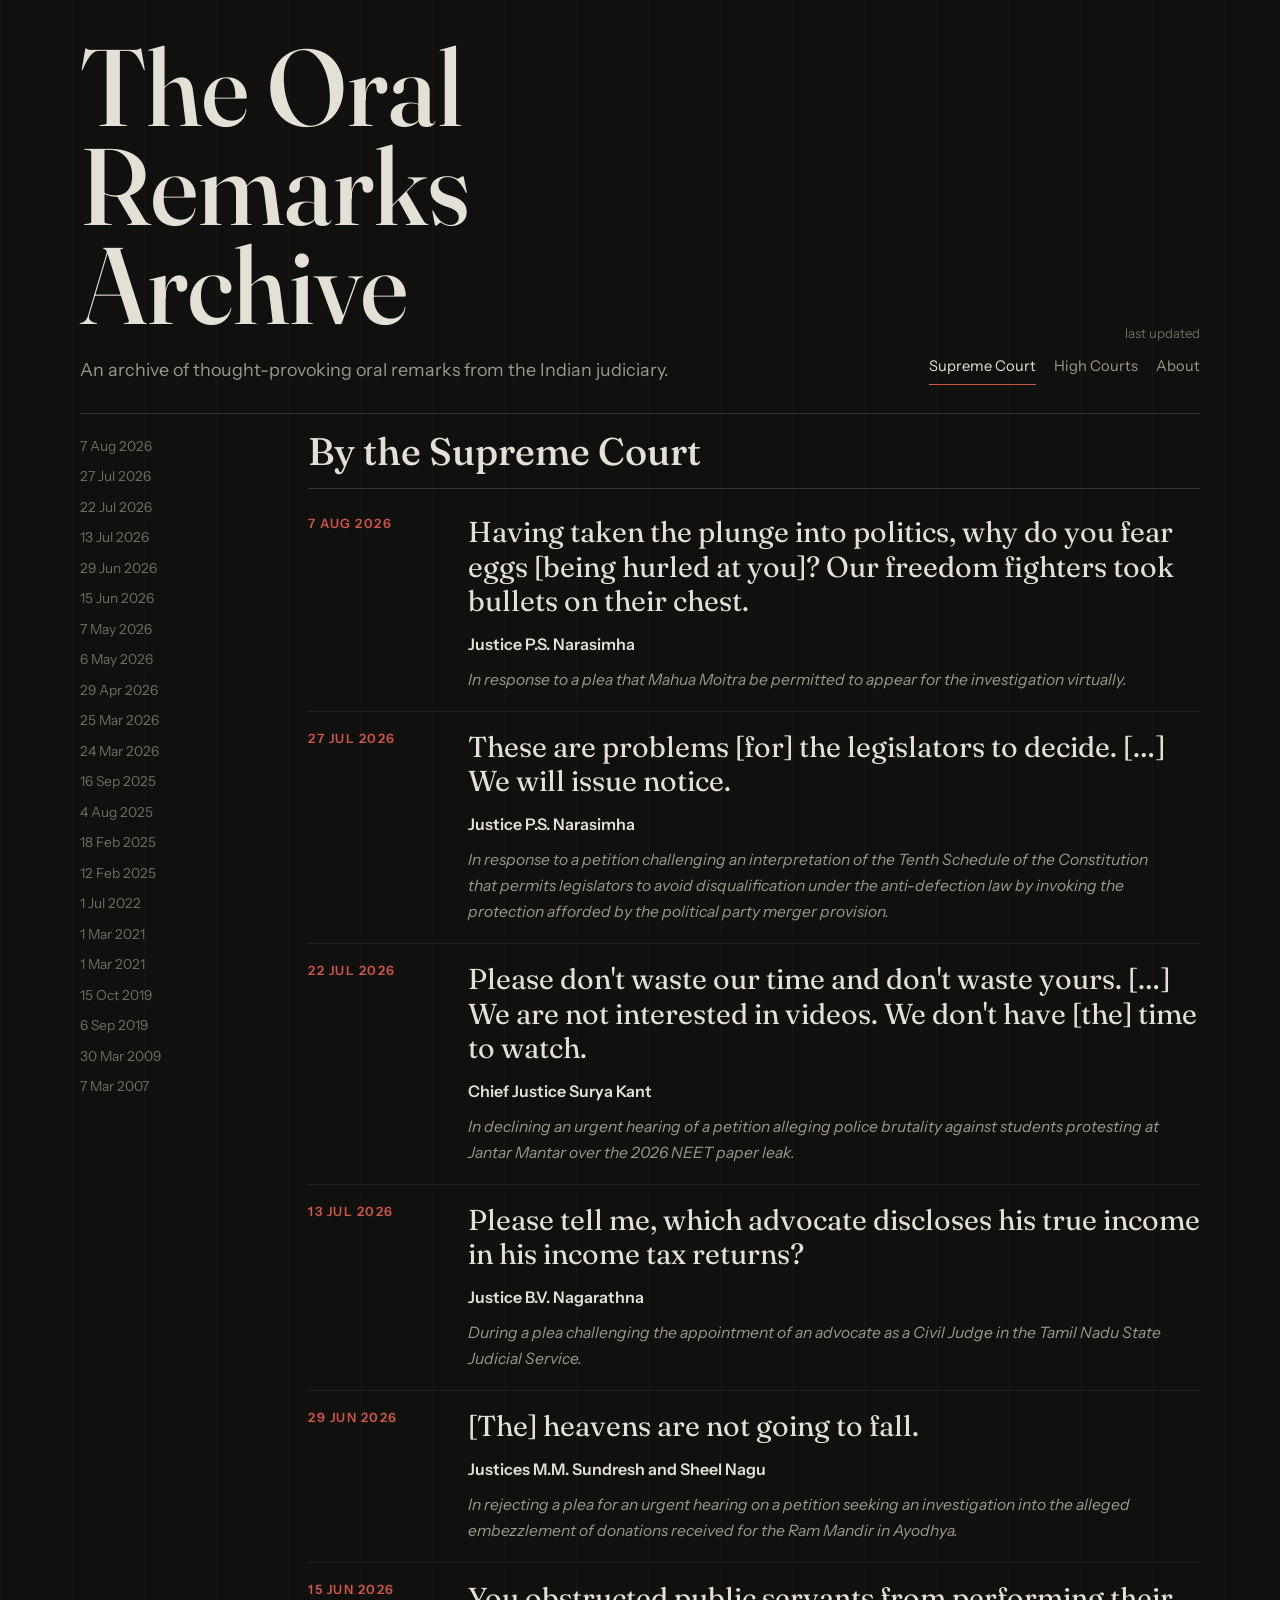
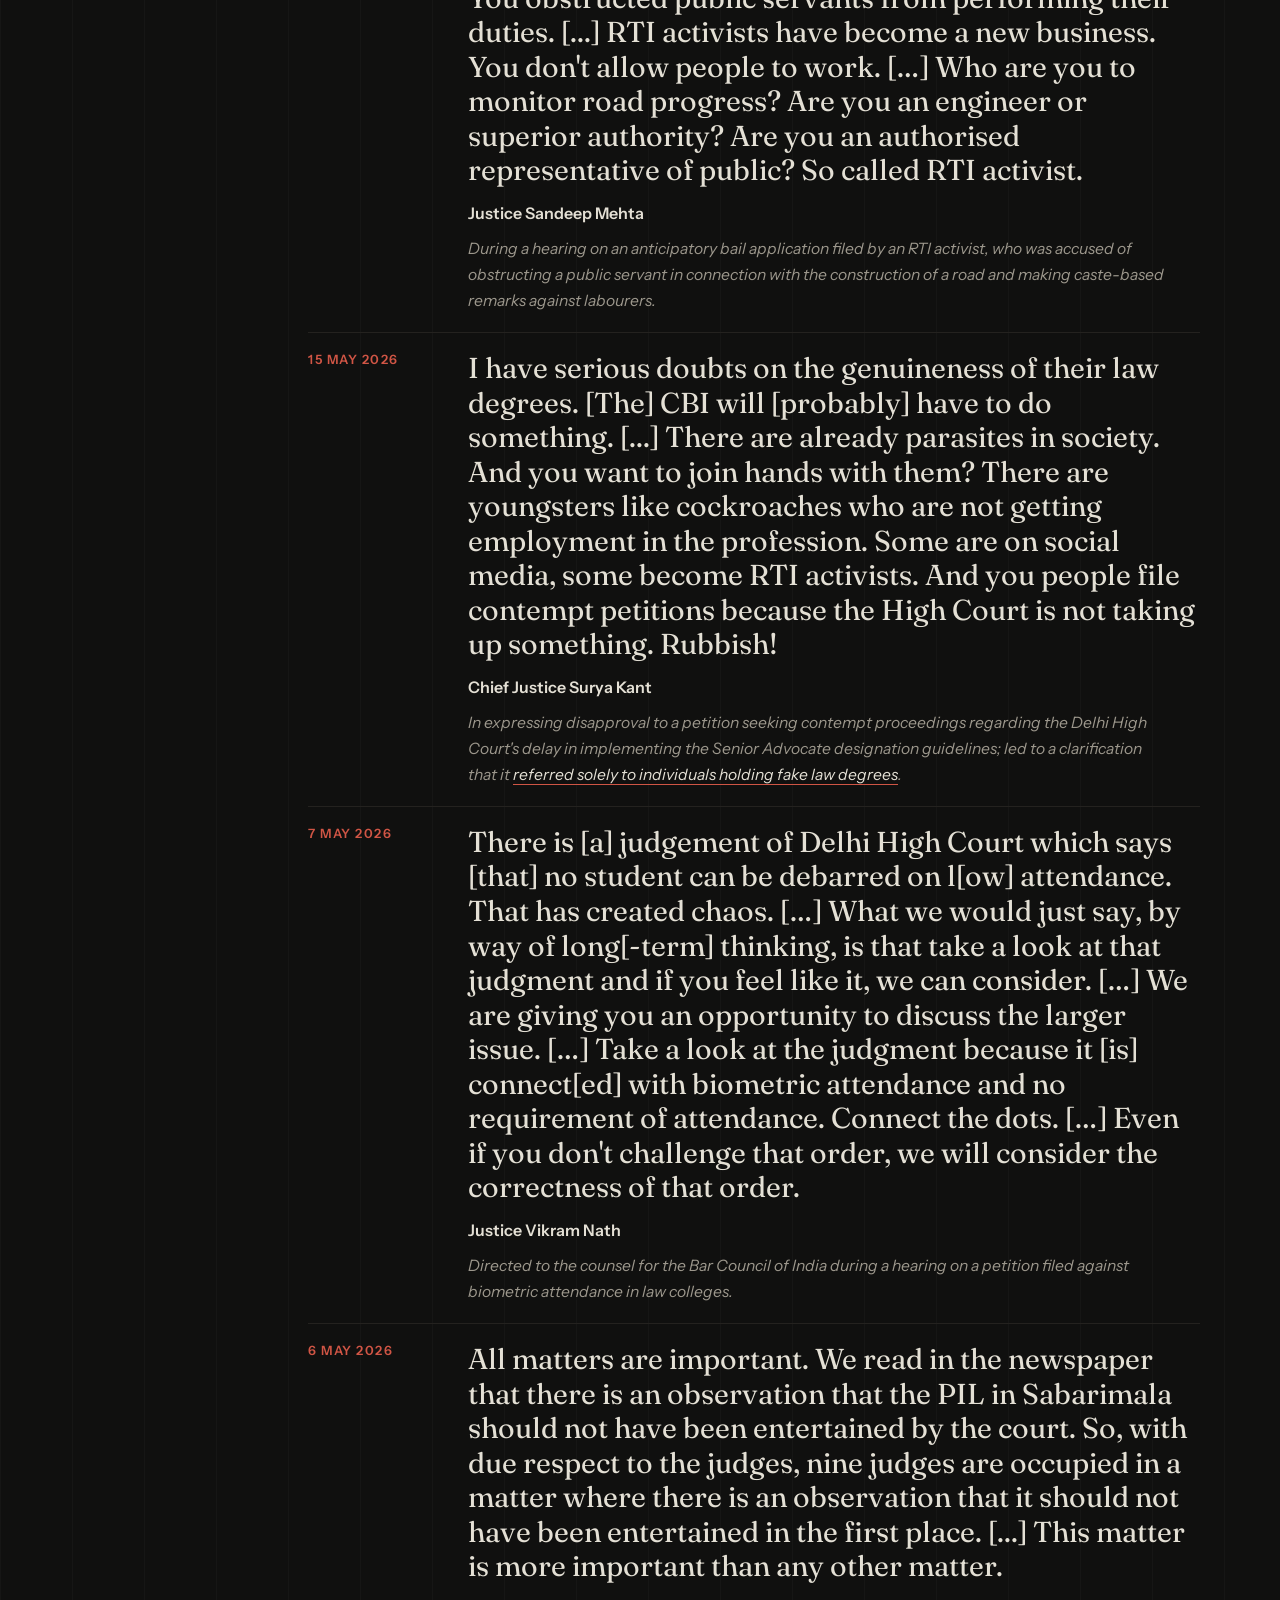
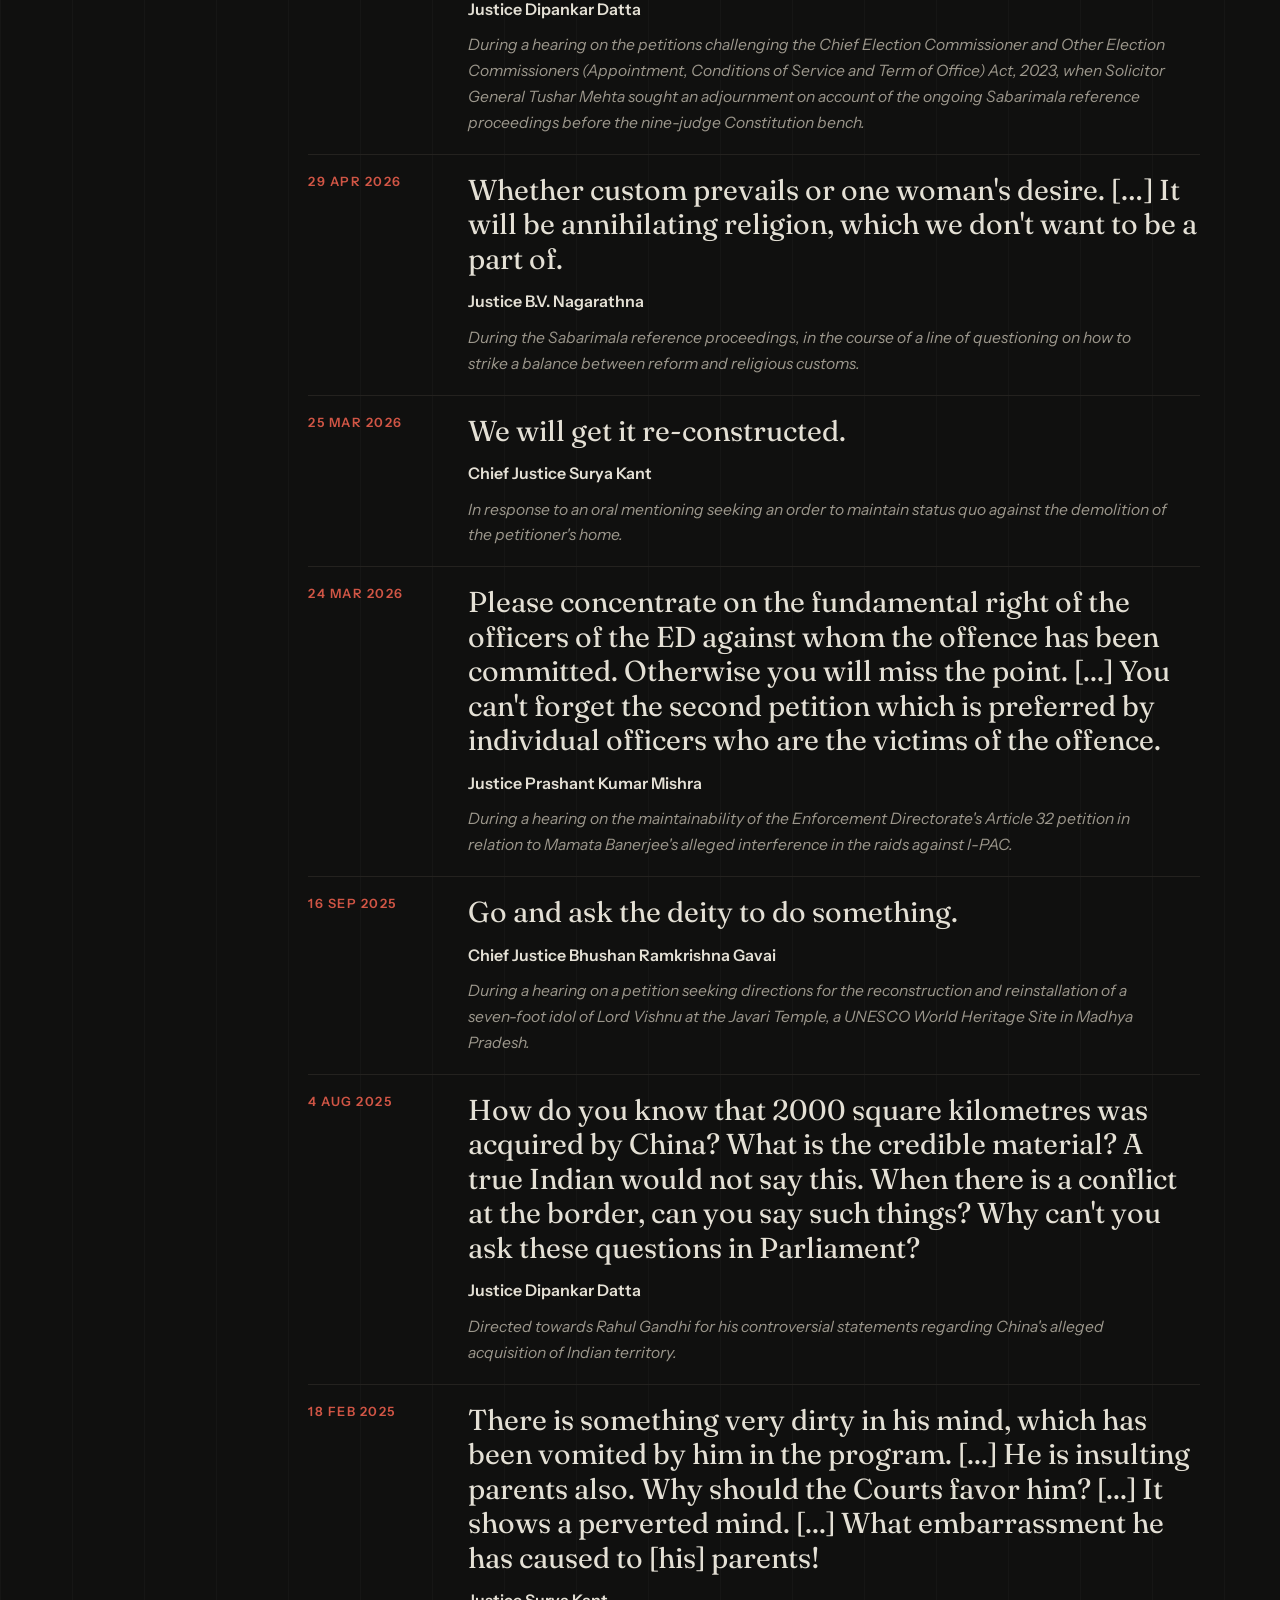
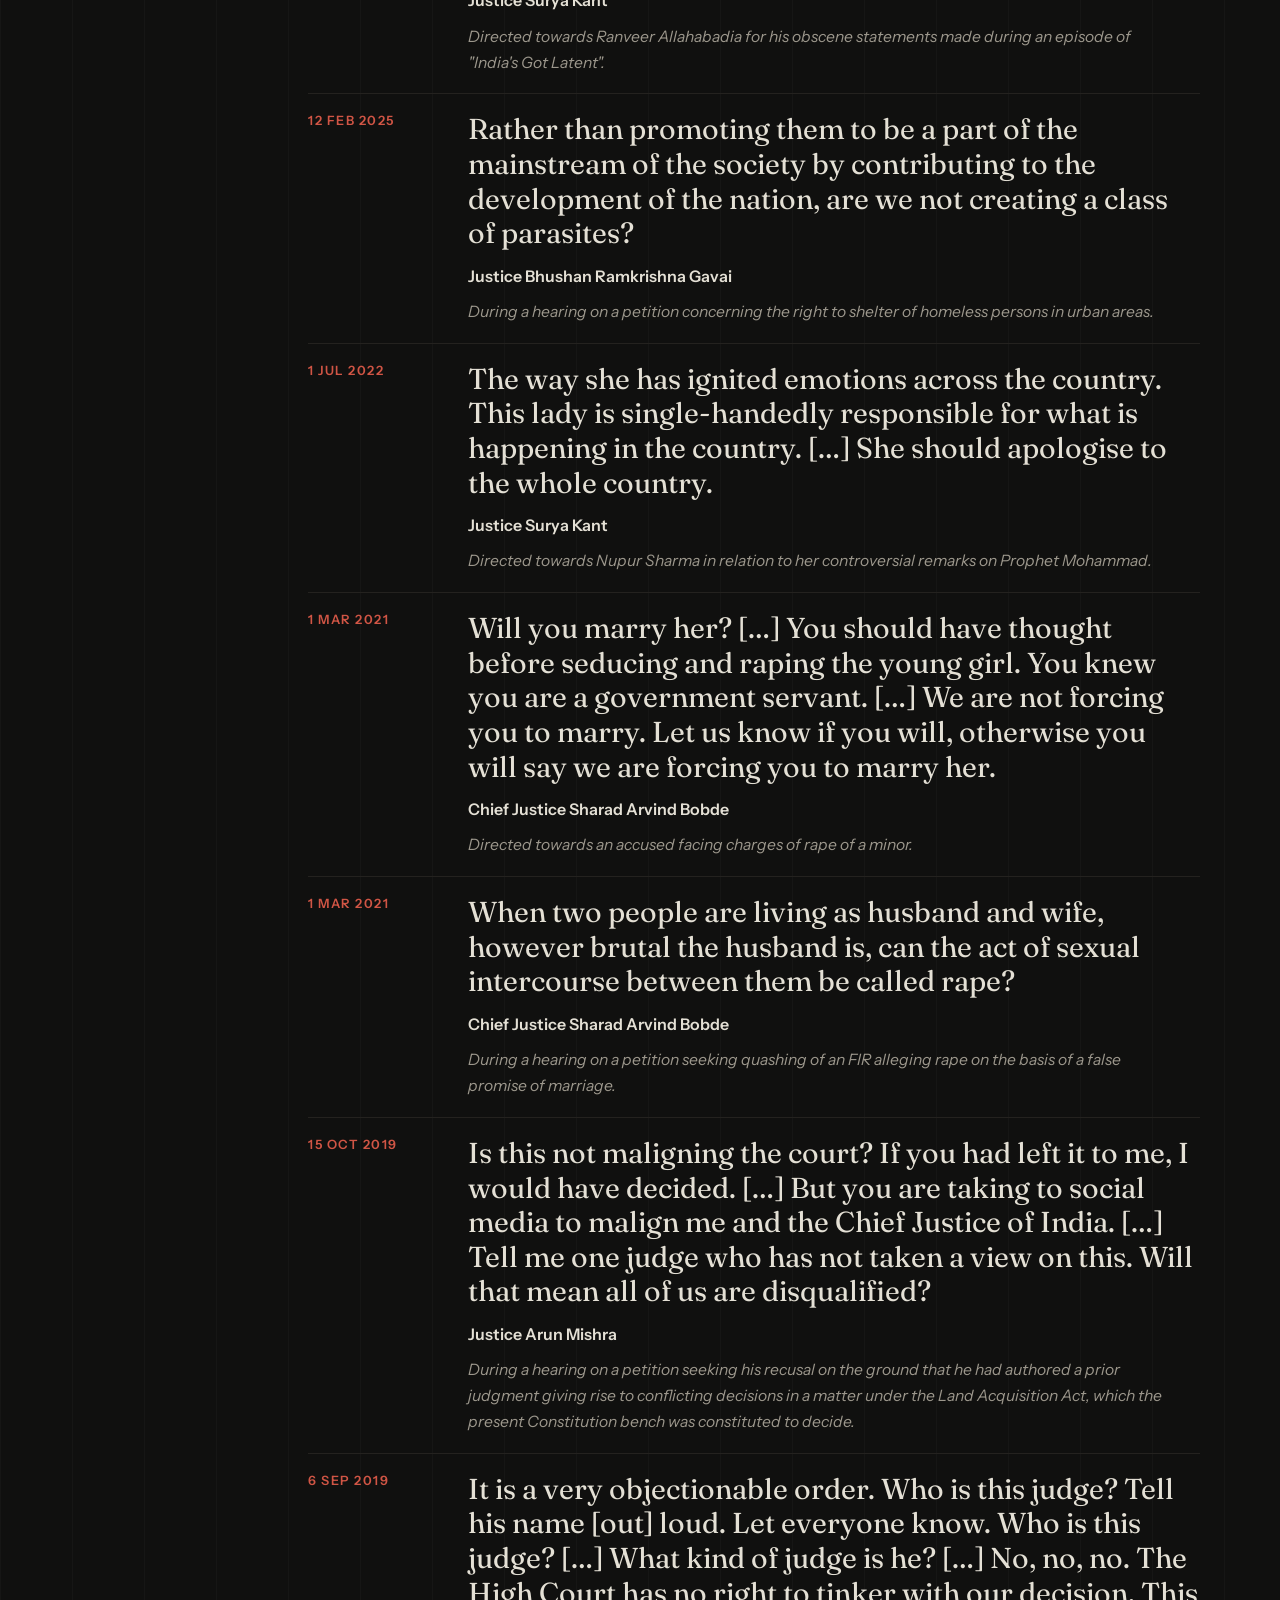
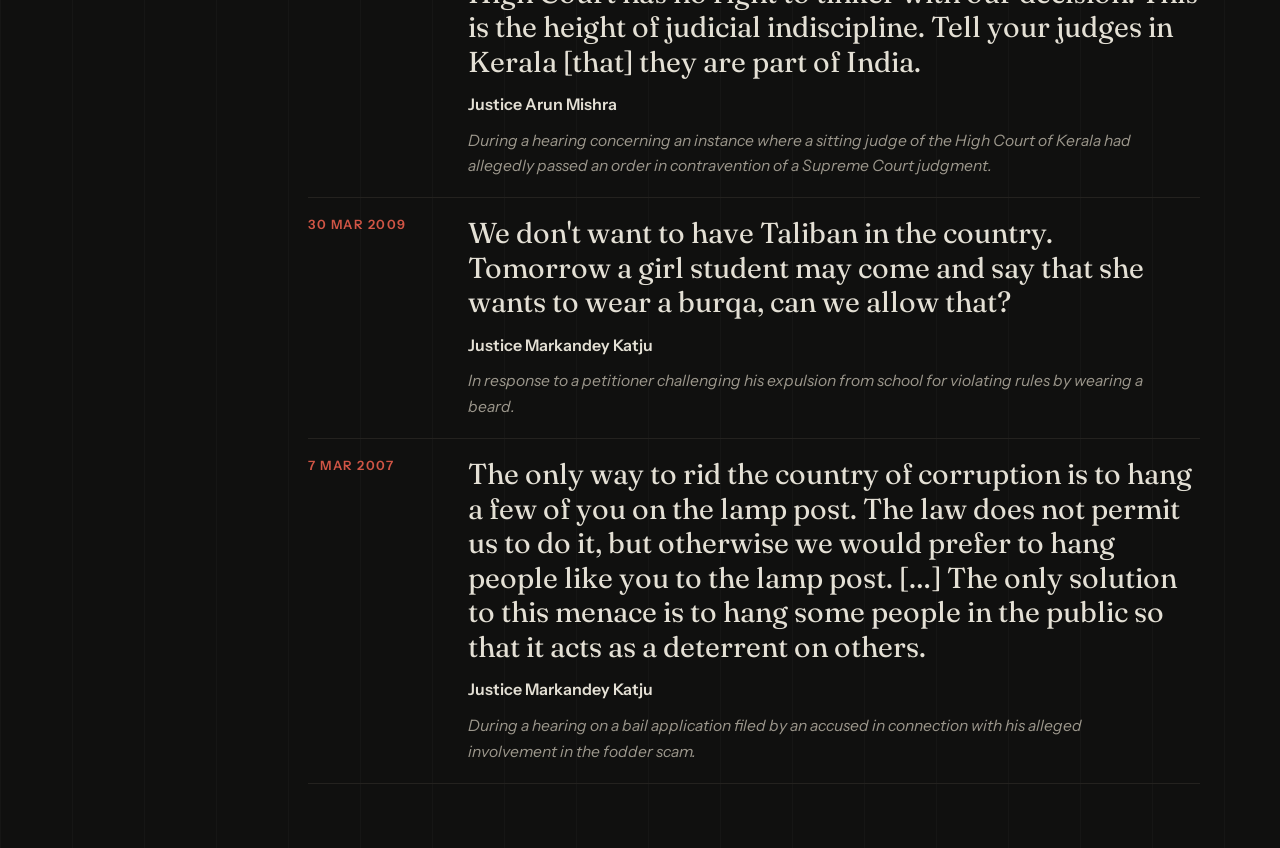
==== commit 390631e1: "7 August 2026" ====
--- a/index.html
+++ b/index.html
@@ -49,6 +49,7 @@
           <div class="date-sidebar-inner">
             <div class="date-group">
               <p class="date-sidebar-label">Date</p>
+              <a href="#entry-2026-08-07">7 Aug 2026</a>
               <a href="#entry-2026-07-27">27 Jul 2026</a>
               <a href="#entry-2026-07-22">22 Jul 2026</a>
               <a href="#entry-2026-07-13">13 Jul 2026</a>
@@ -82,6 +83,19 @@
 
             <div class="remarks-list">
 
+              <article class="remark-card" id="entry-2026-08-07">
+                <p class="remark-date">7 Aug 2026</p>
+                <blockquote>
+                  Having taken the plunge into politics, why do you fear eggs [being hurled at you]? Our freedom fighters took bullets on their chest.
+                </blockquote>
+                <p class="remark-source">
+                  Justice P.S. Narasimha
+                </p>
+                <p class="remark-context">
+                   In response to a plea that Mahua Moitra be permitted to appear for the investigation virtually.
+                </p>
+              </article>
+
               <article class="remark-card" id="entry-2026-07-27">
                 <p class="remark-date">27 Jul 2026</p>
                 <blockquote>
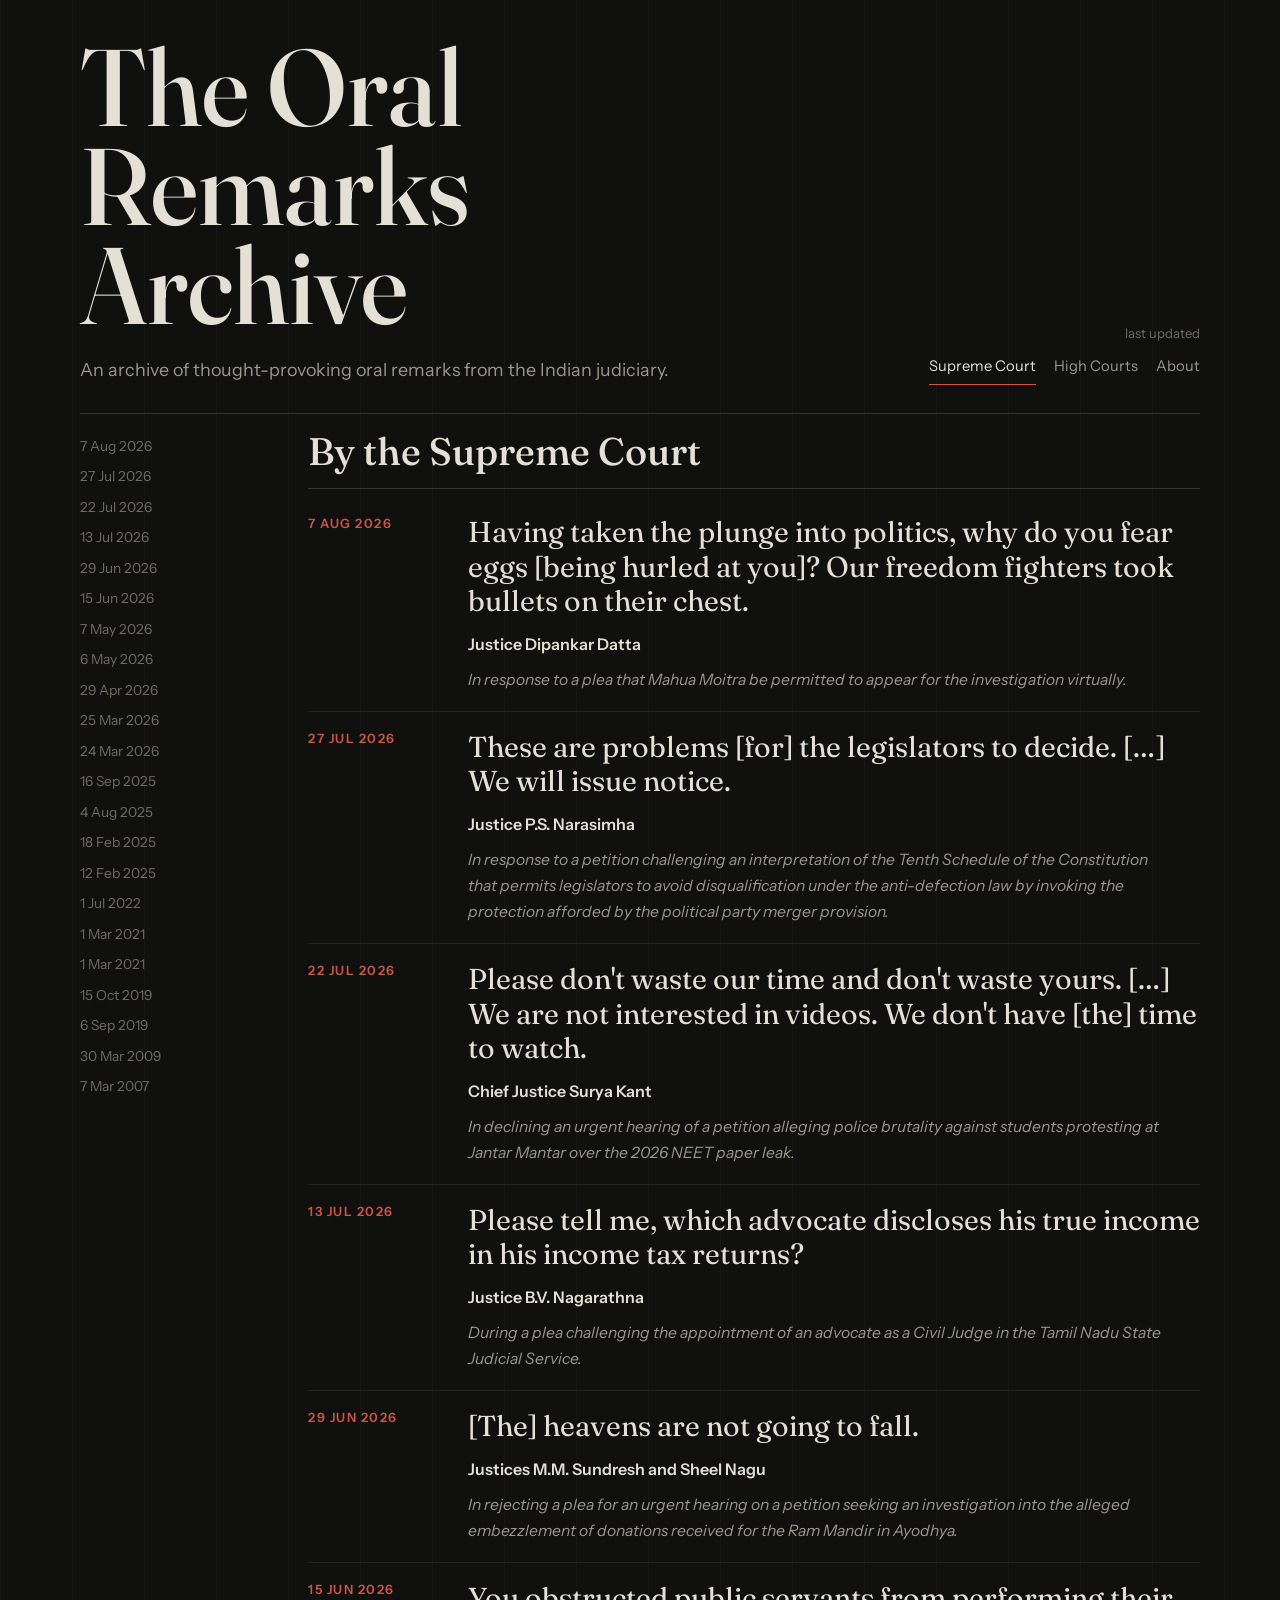
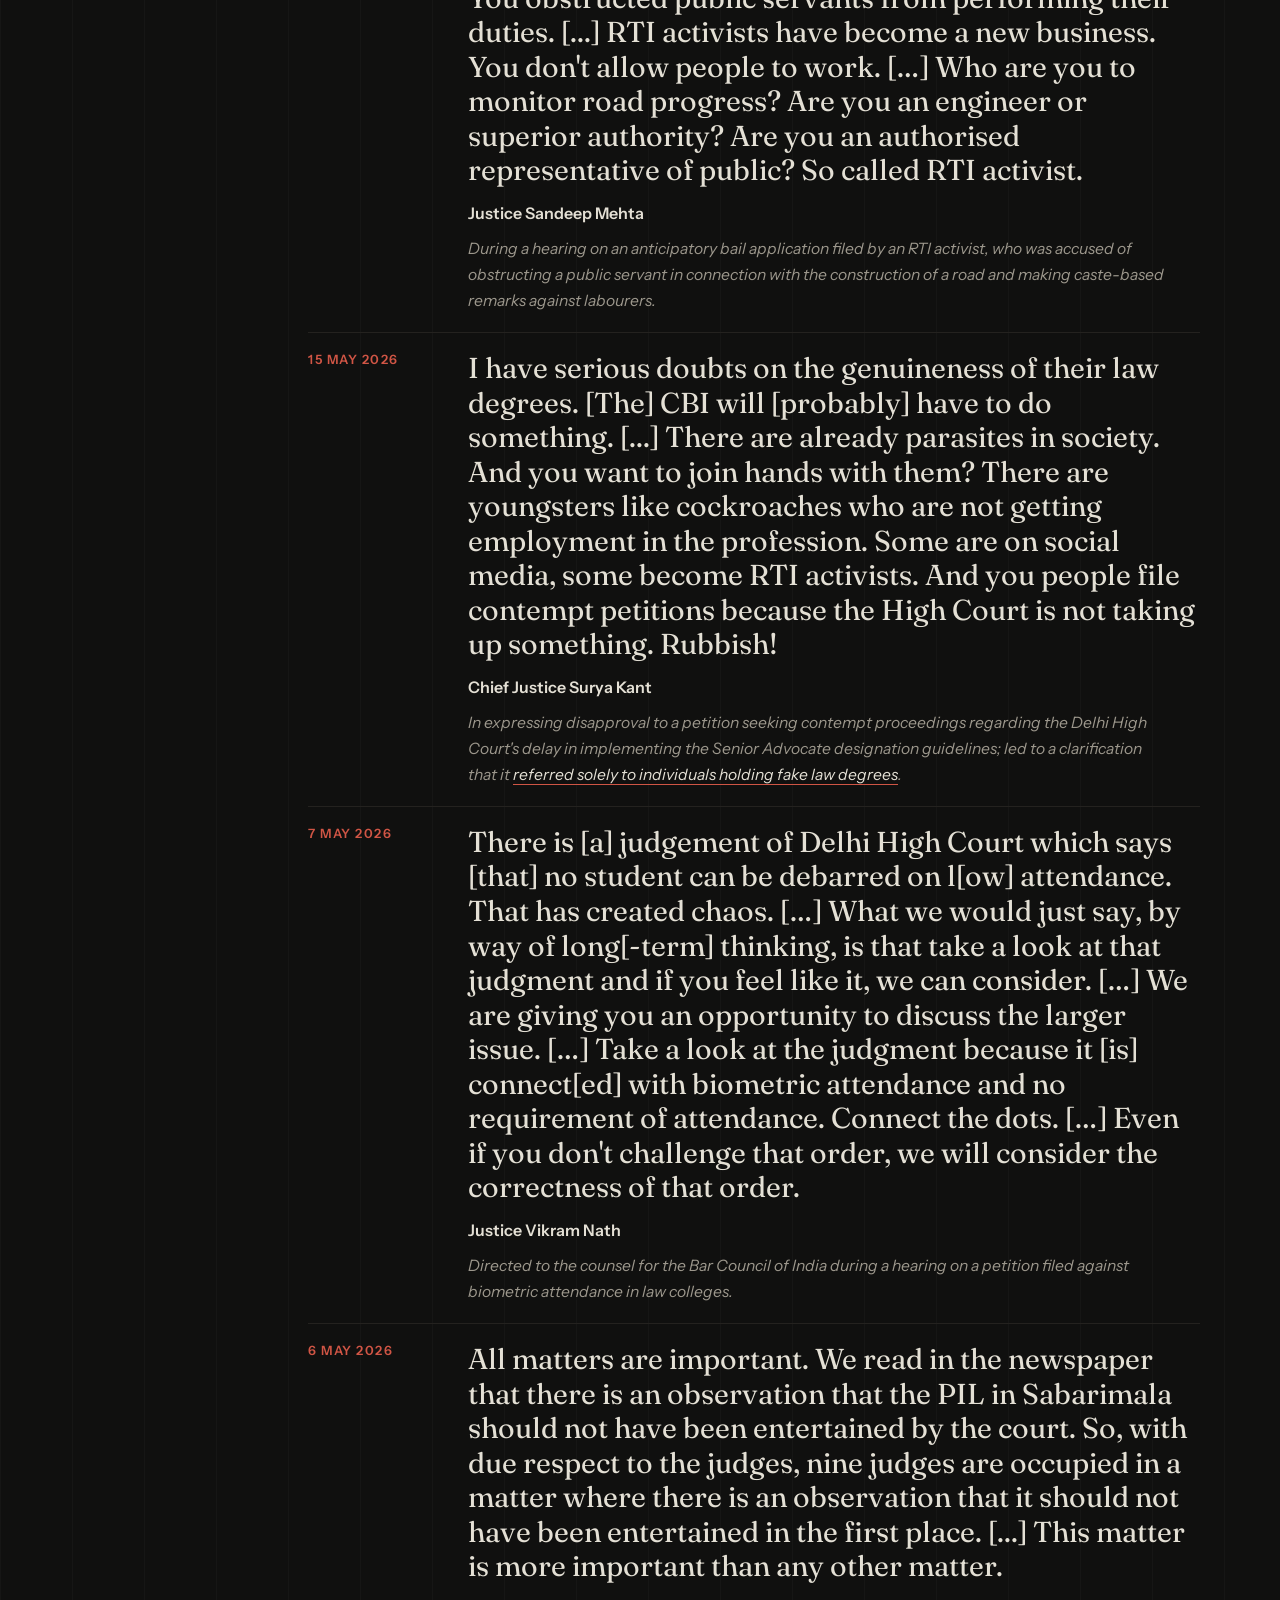
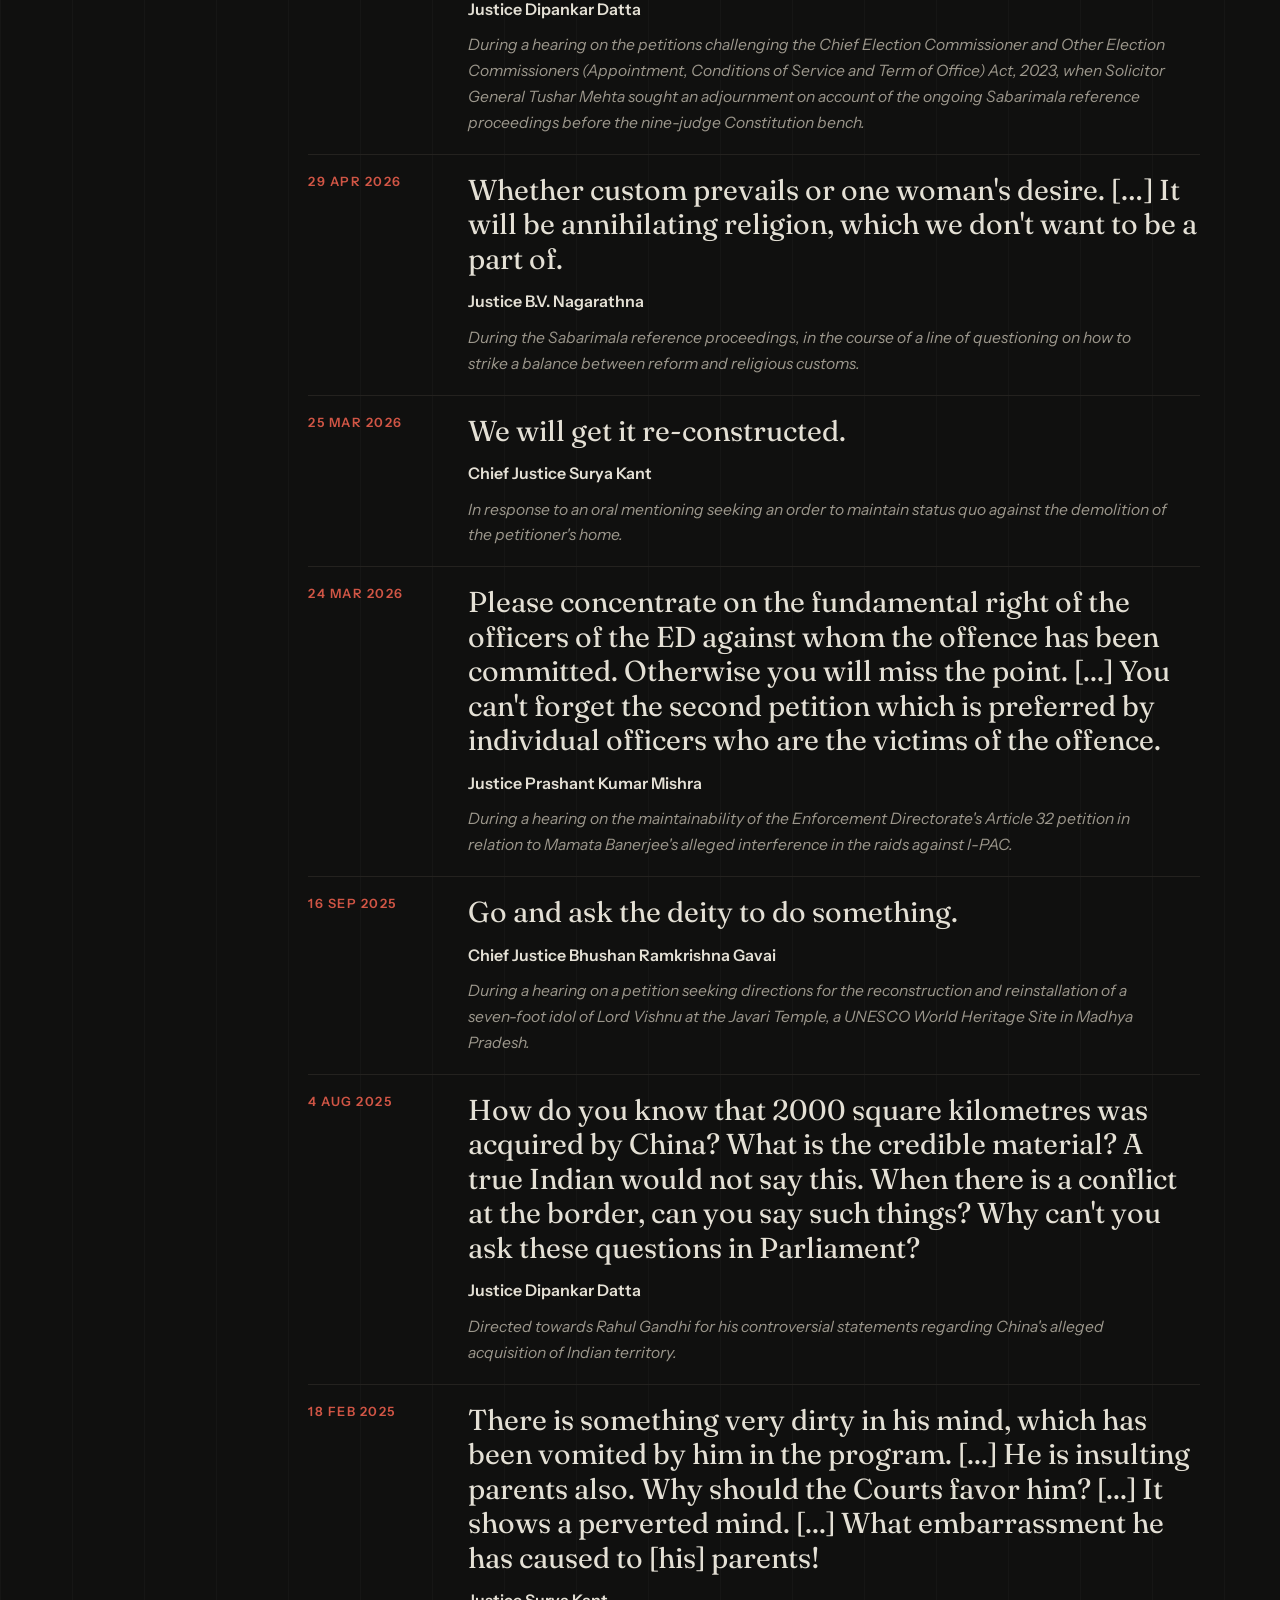
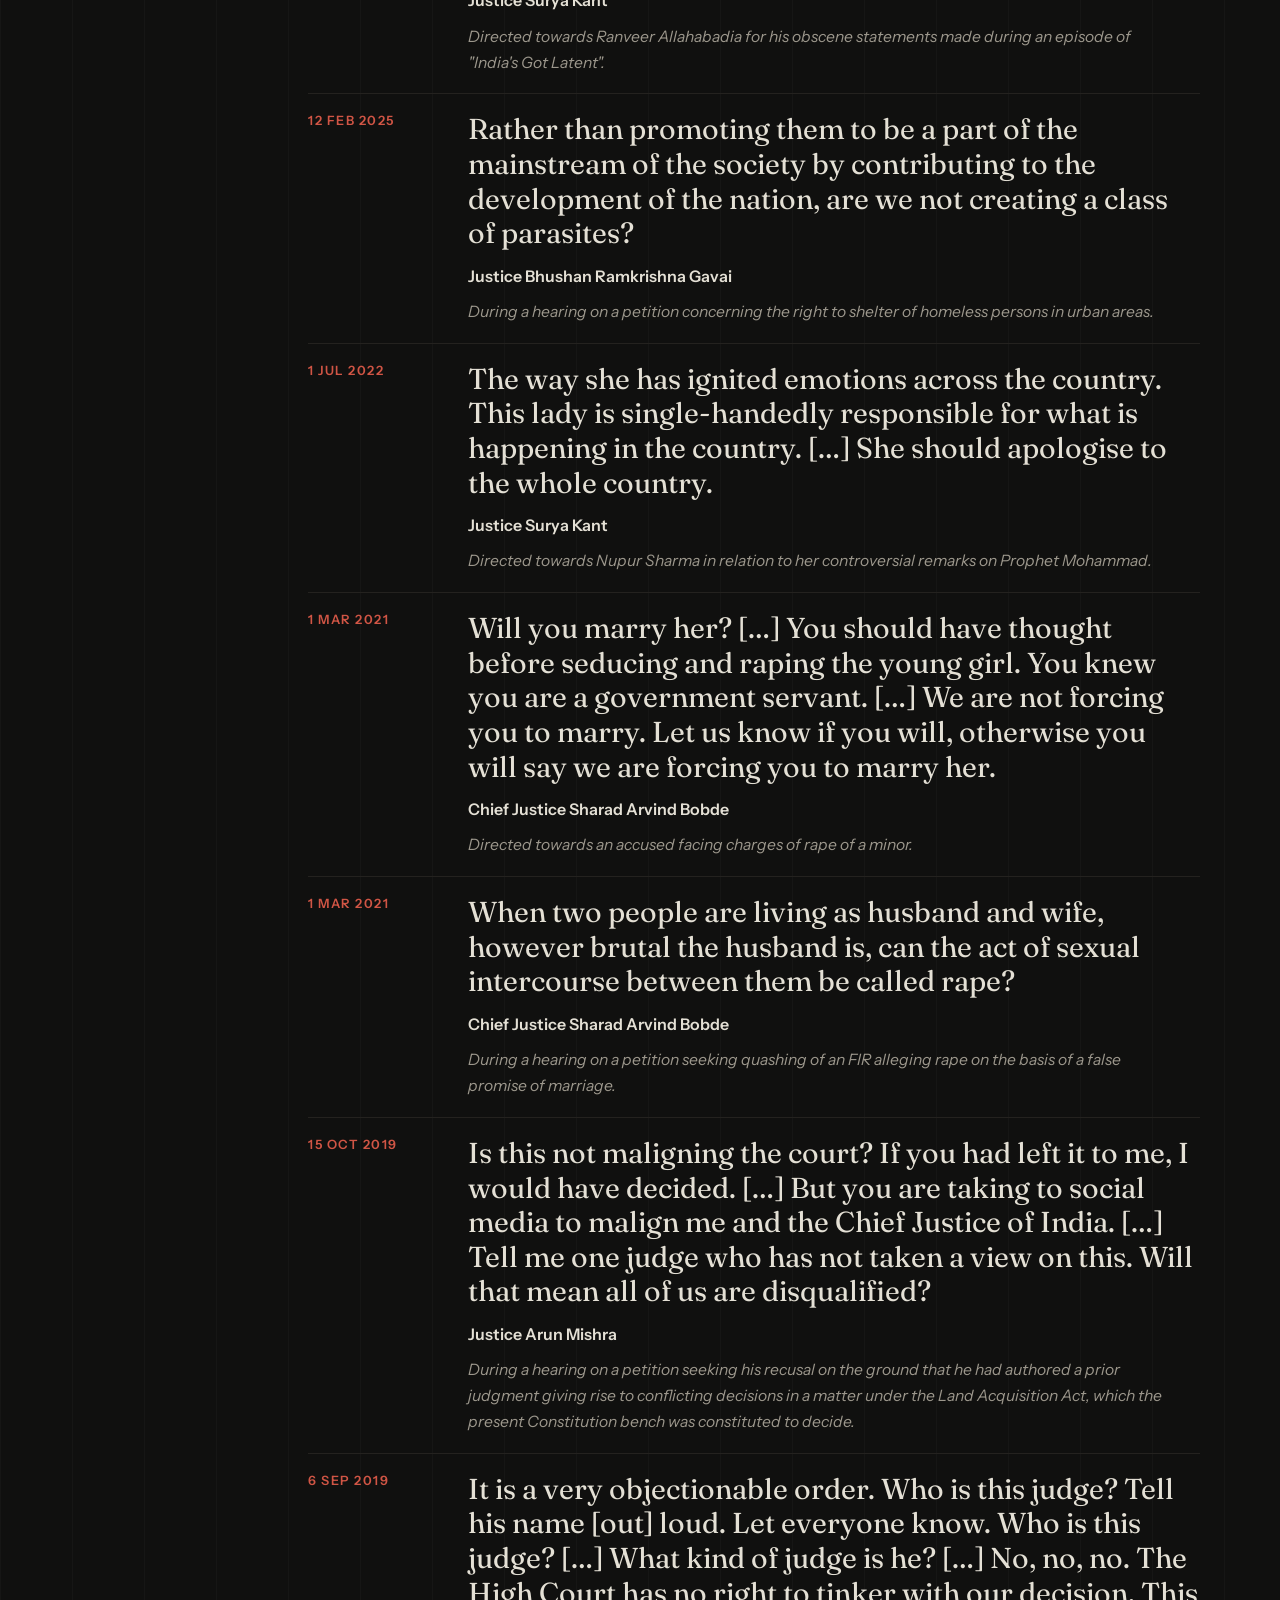
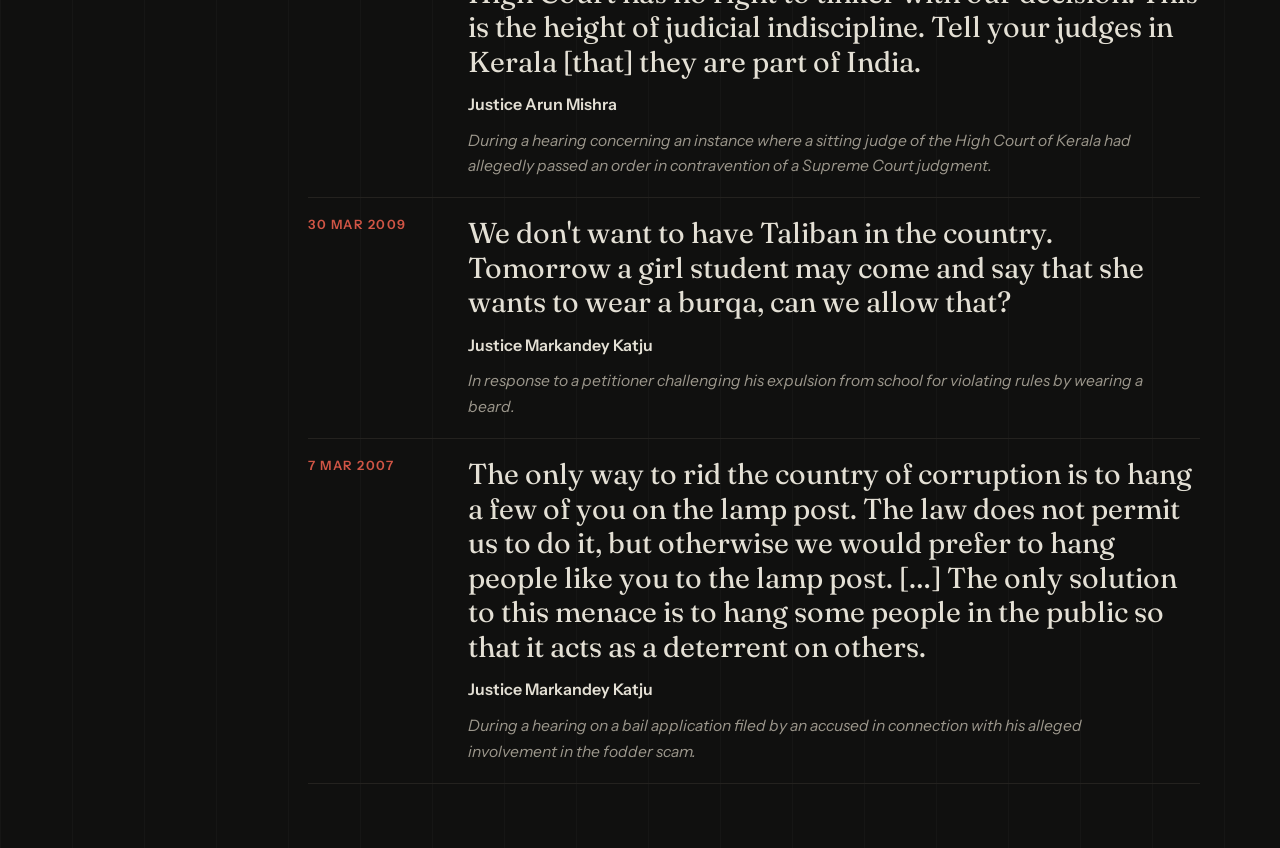
==== commit bb85d98f: "Typo" ====
--- a/index.html
+++ b/index.html
@@ -89,7 +89,7 @@
                   Having taken the plunge into politics, why do you fear eggs [being hurled at you]? Our freedom fighters took bullets on their chest.
                 </blockquote>
                 <p class="remark-source">
-                  Justice P.S. Narasimha
+                  Justice Dipankar Datta
                 </p>
                 <p class="remark-context">
                    In response to a plea that Mahua Moitra be permitted to appear for the investigation virtually.
